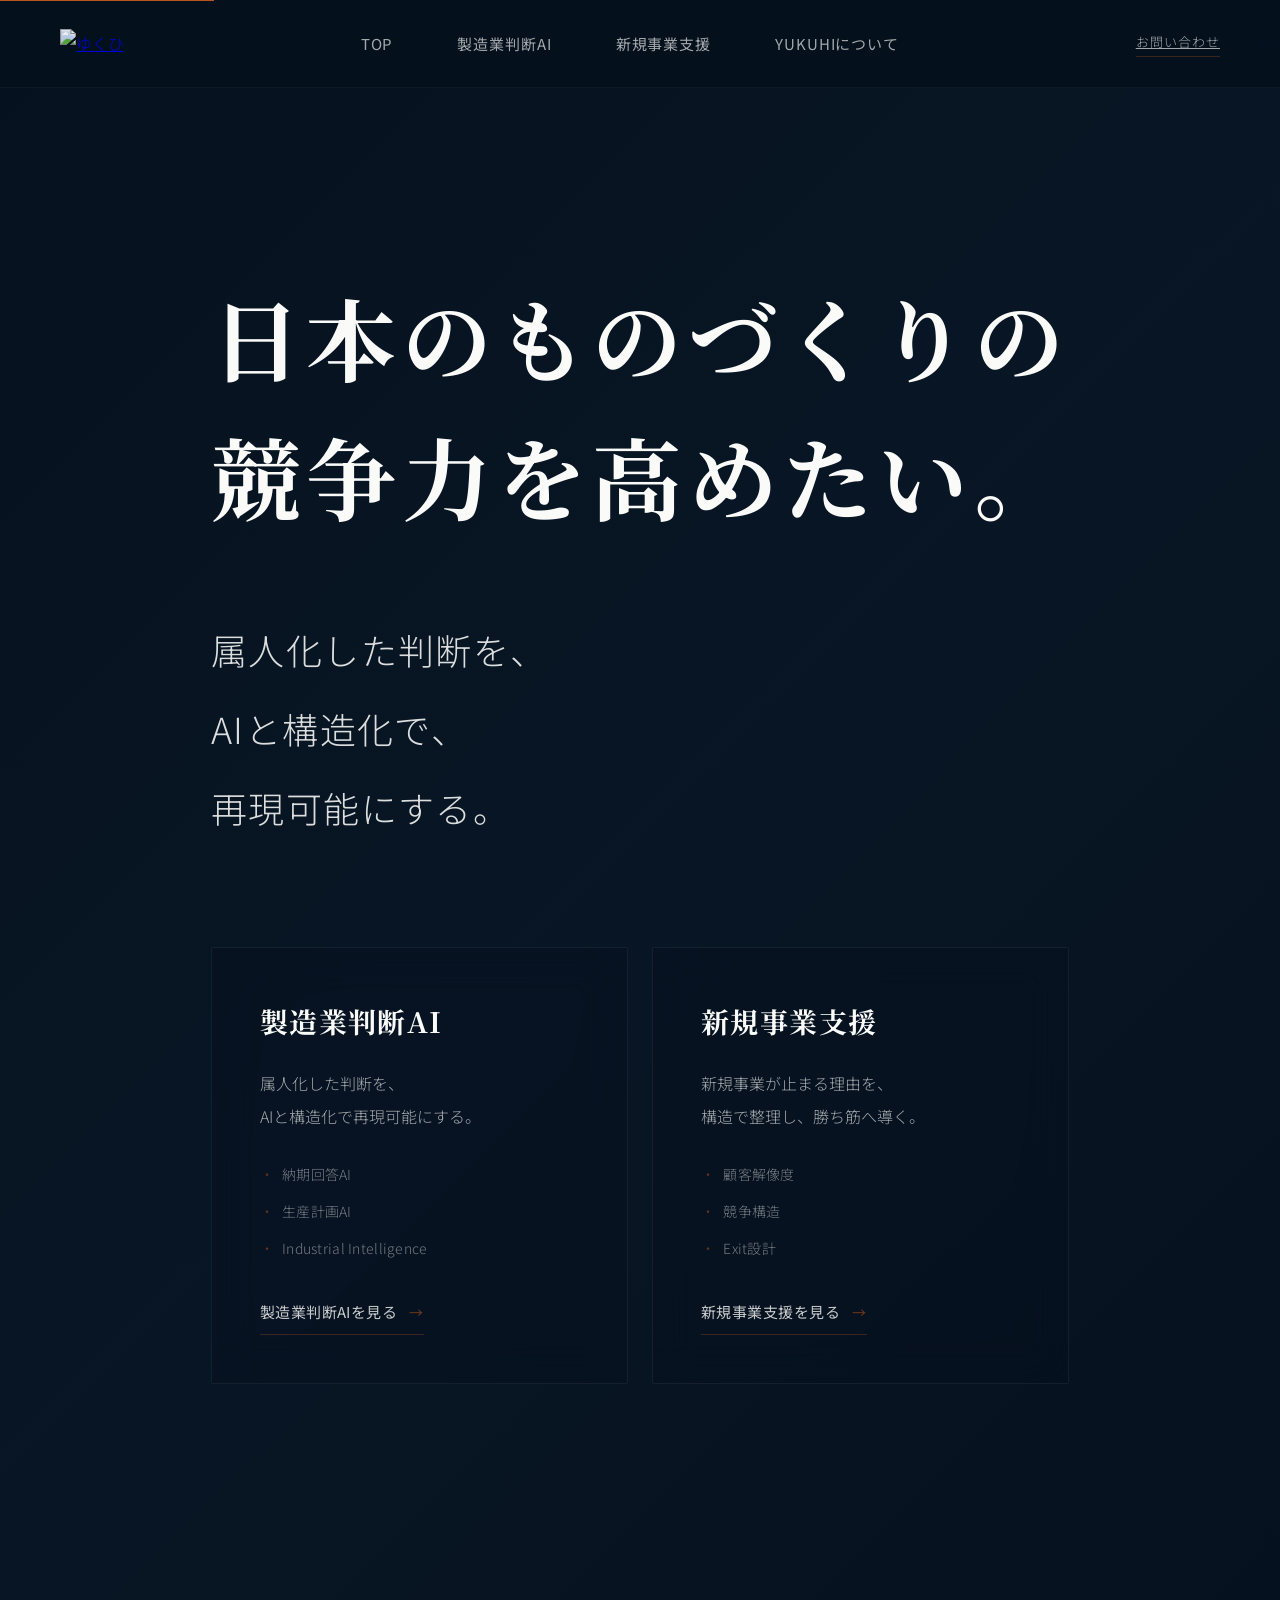
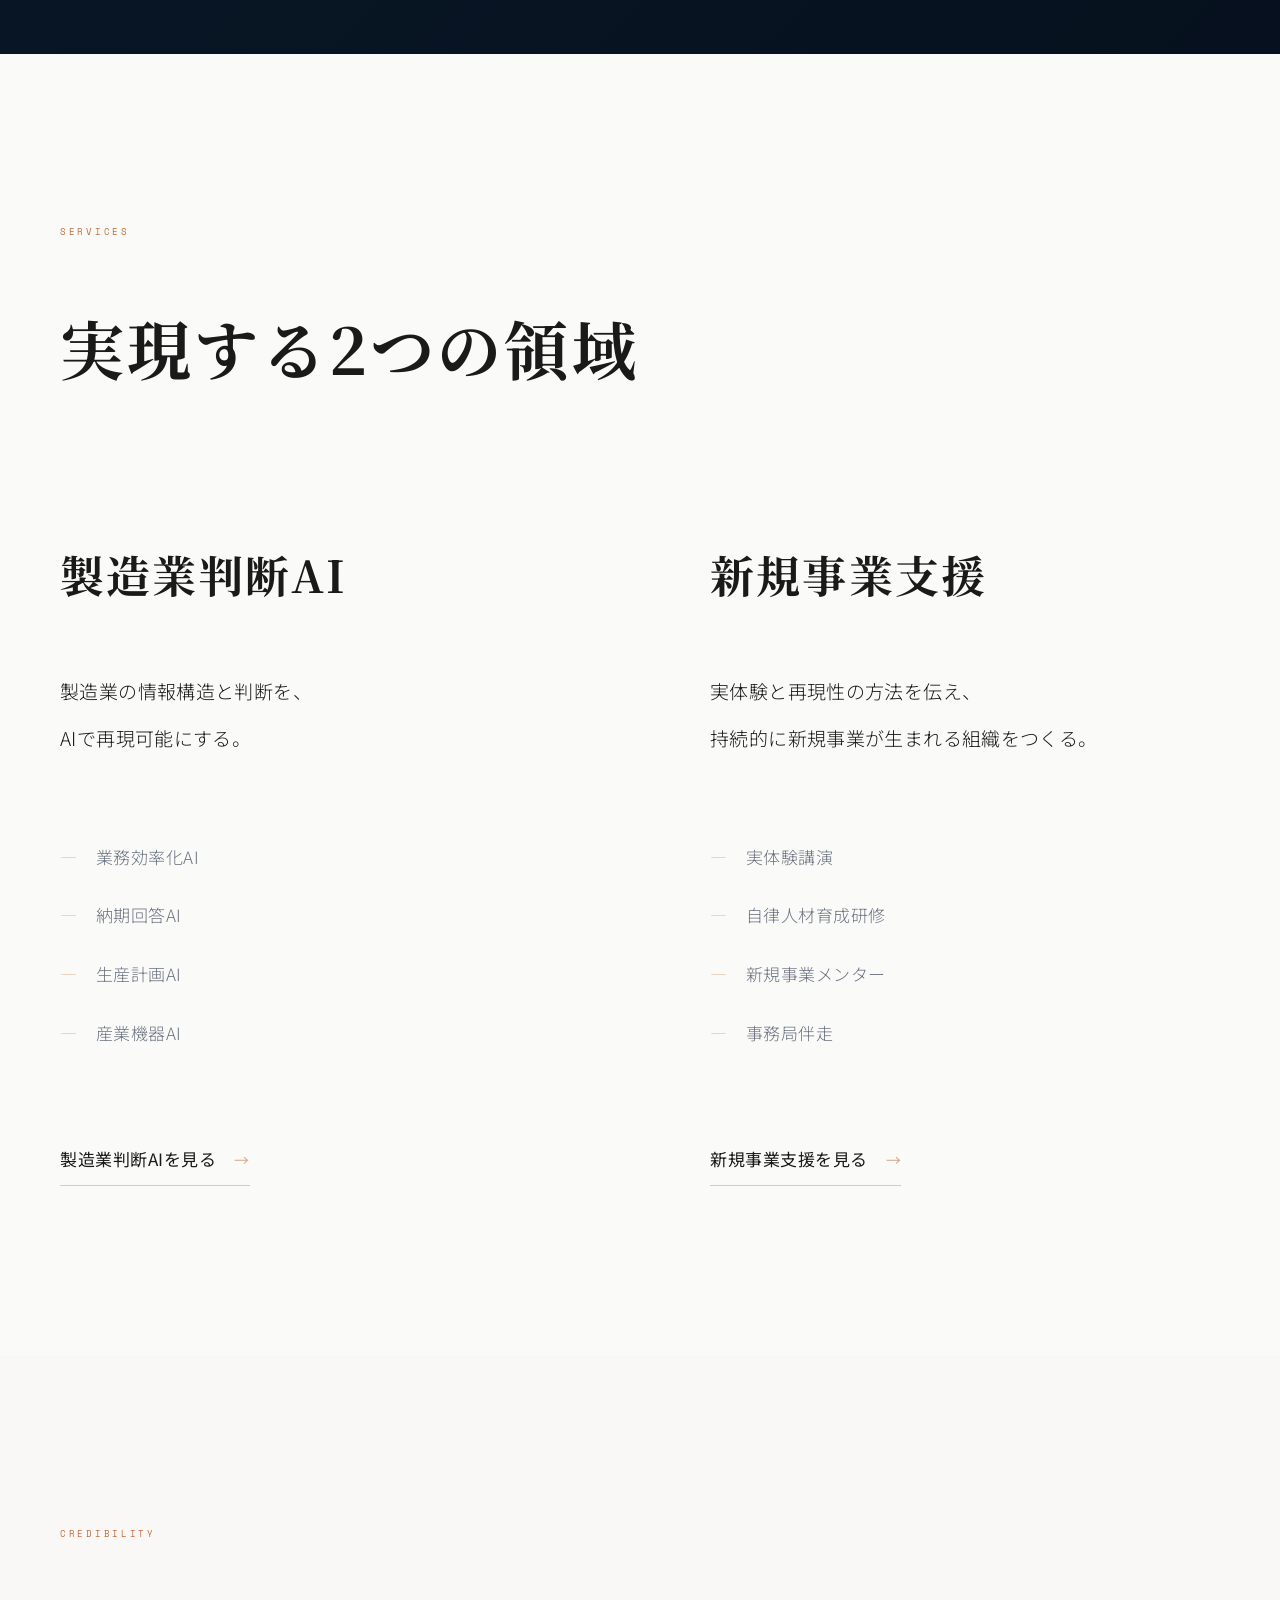
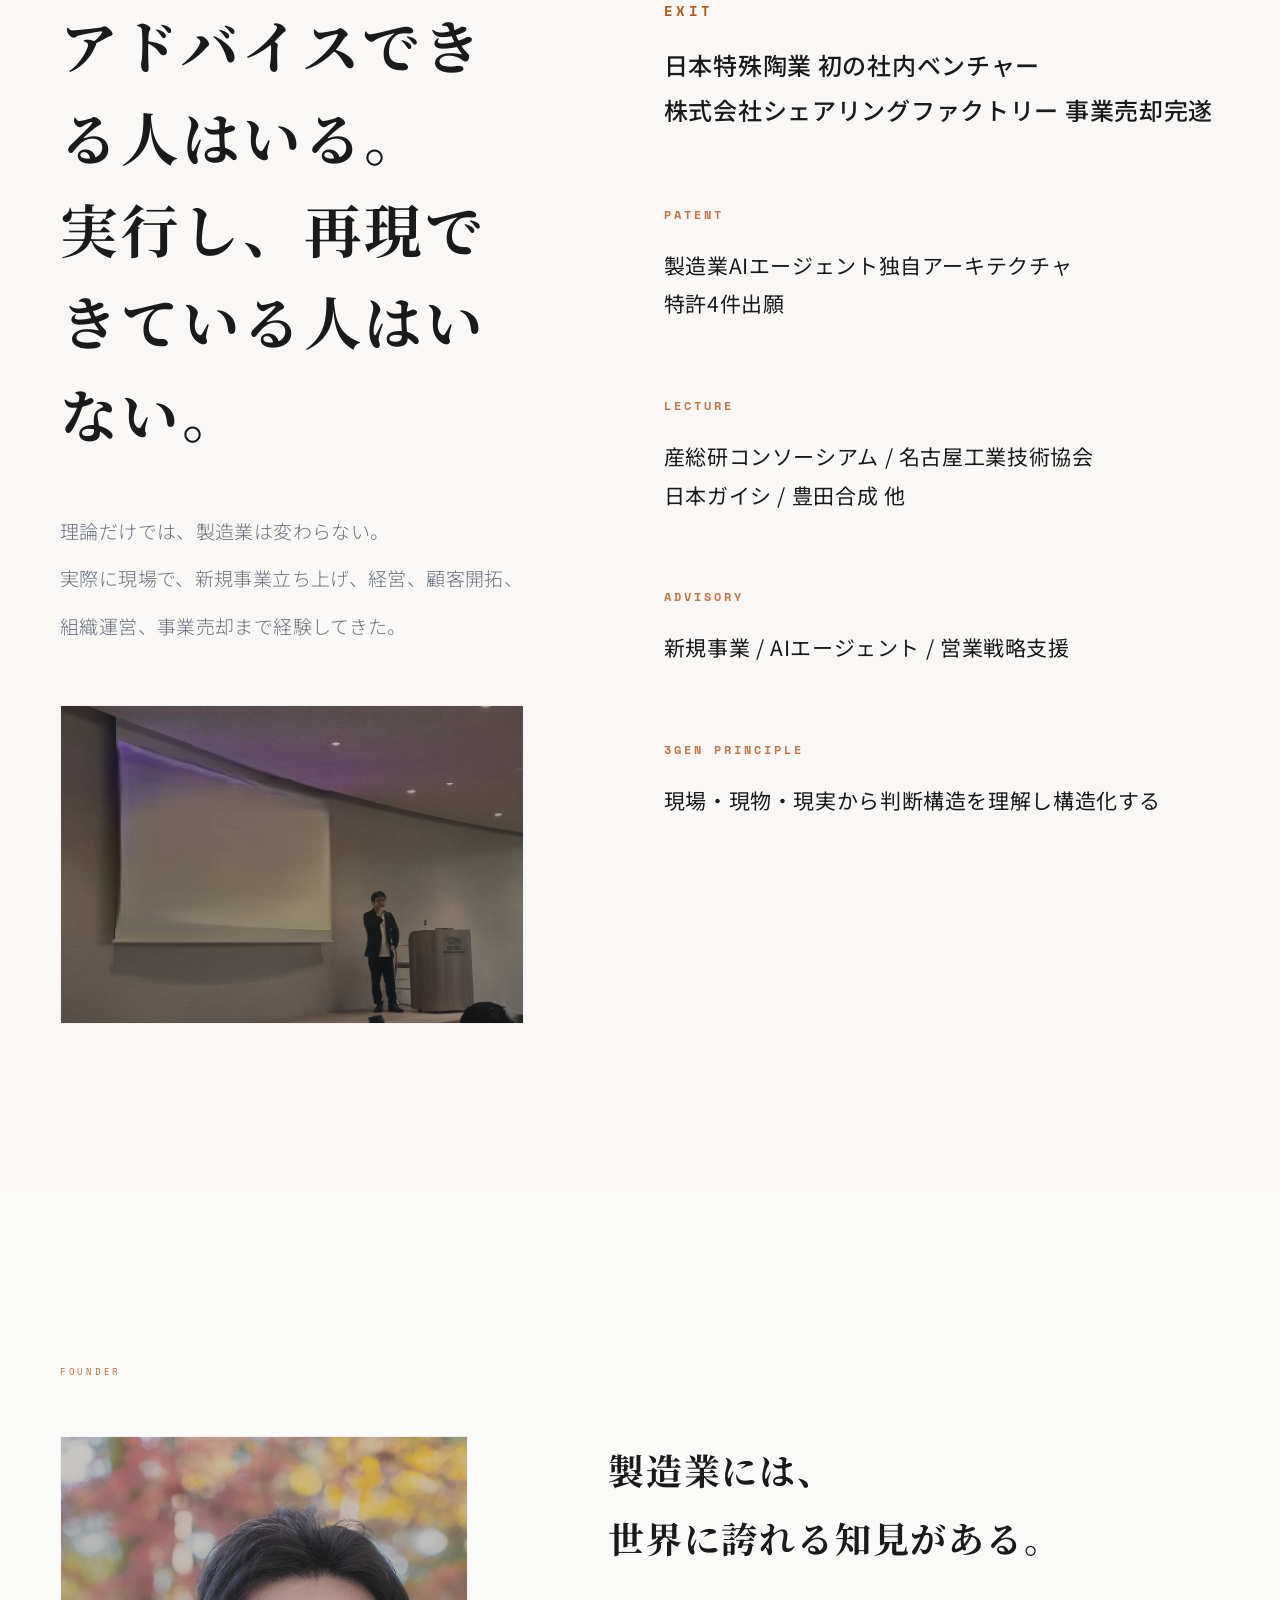
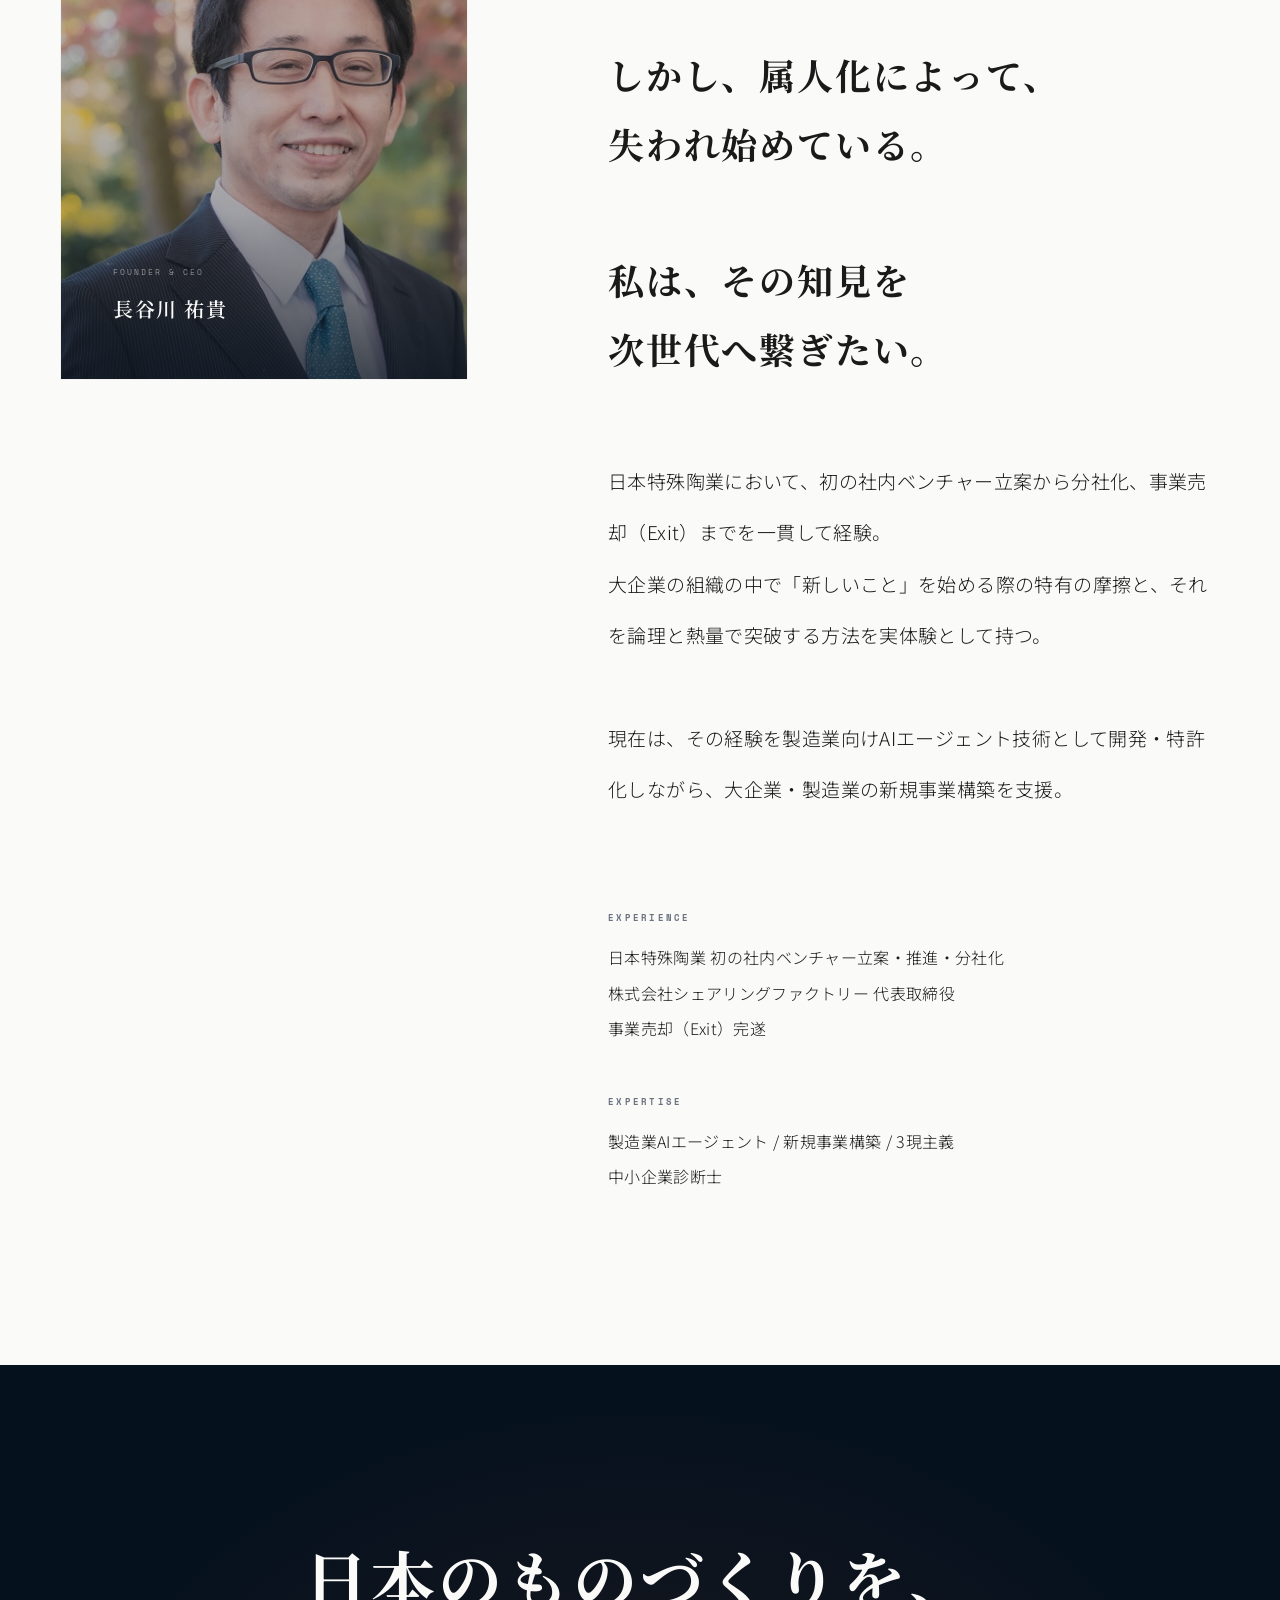
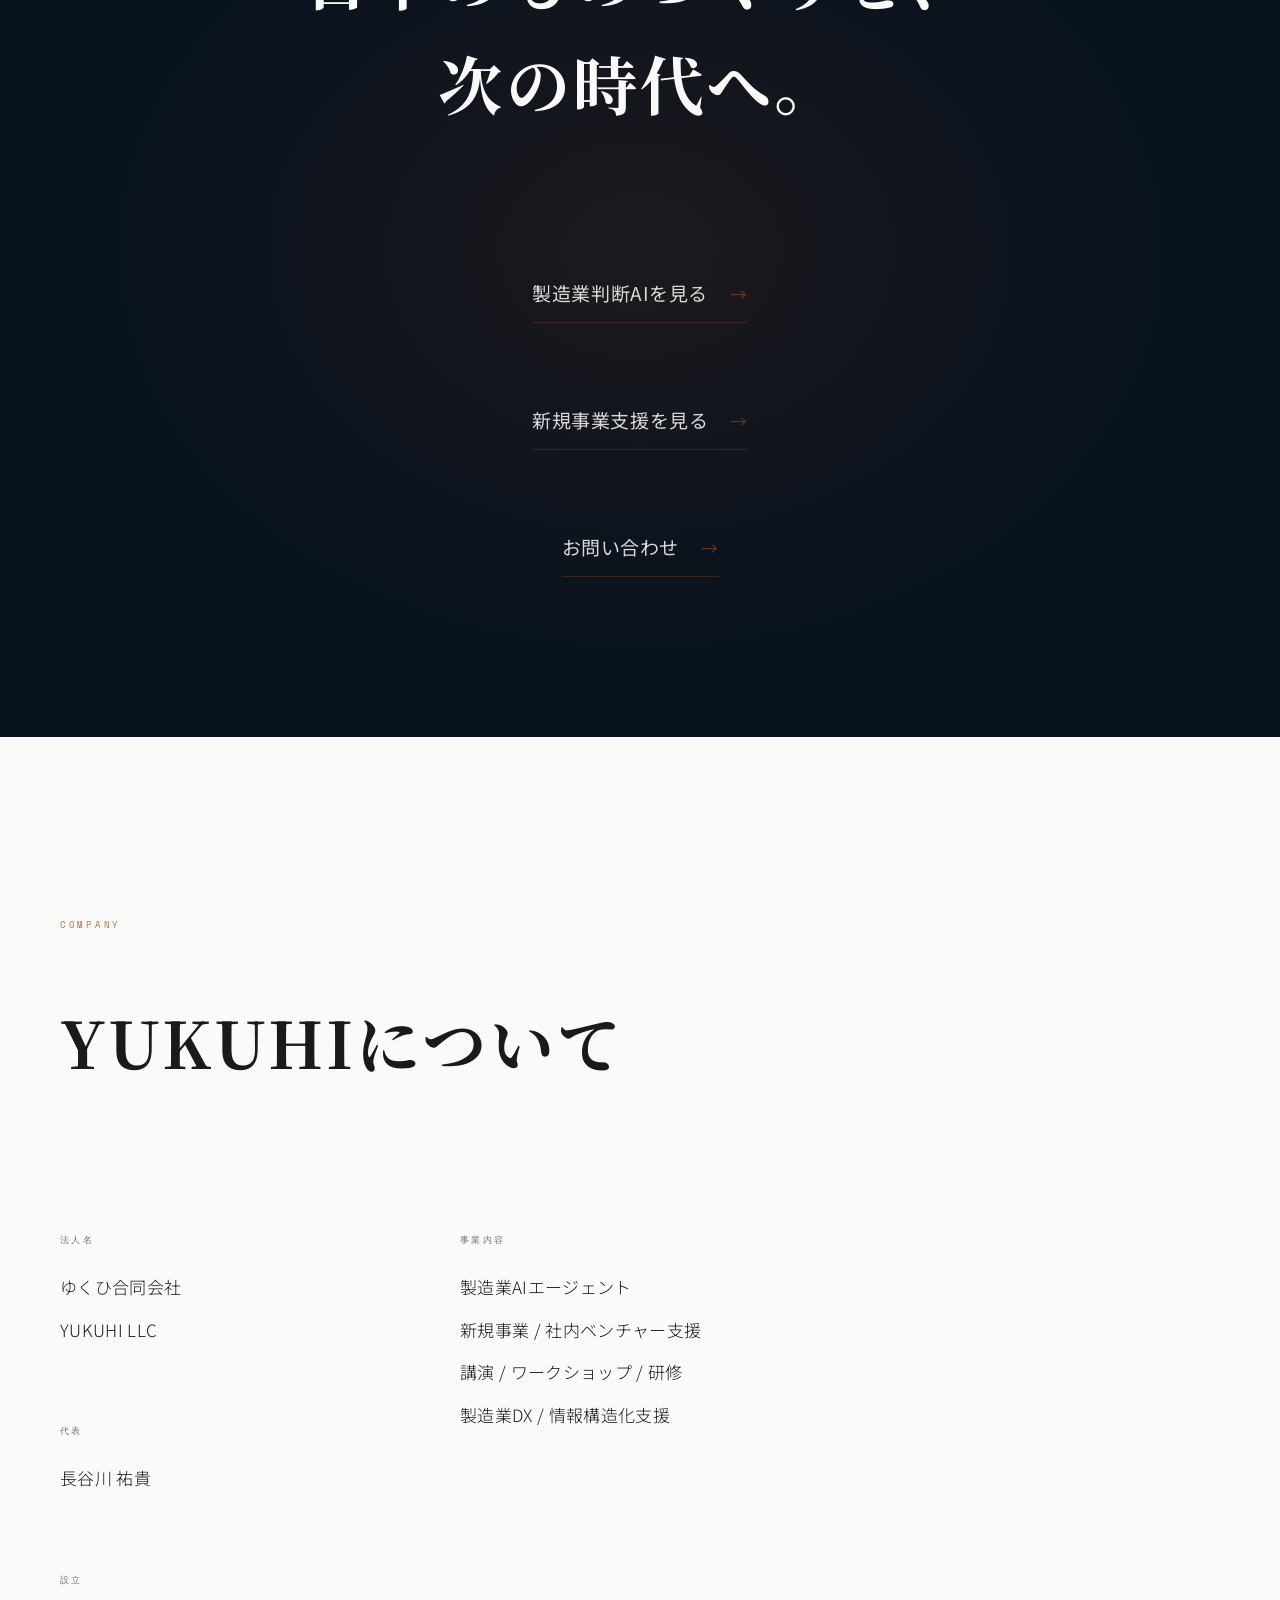
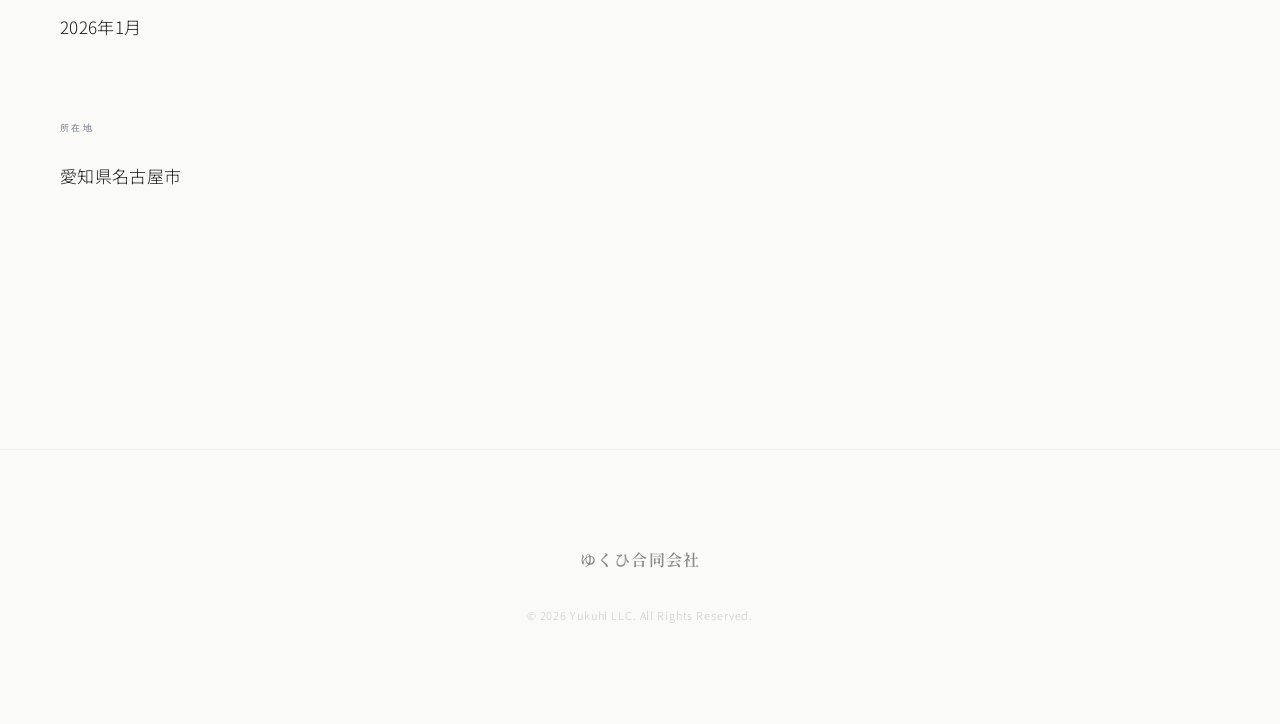
==== index.html @ 9cf6c259 "Update index.html" ====
<!DOCTYPE html>
<html lang="ja">
<head>
<meta charset="UTF-8">
<meta name="viewport" content="width=device-width, initial-scale=1.0">
<title>ゆくひ合同会社 | Industrial Intelligence</title>
<meta name="description" content="日本のものづくりの競争力を高める。属人化した判断を、AIと構造化で再現可能にする。">
<link rel="preconnect" href="https://fonts.googleapis.com">
<link rel="preconnect" href="https://fonts.gstatic.com" crossorigin>
<link href="https://fonts.googleapis.com/css2?family=Noto+Serif+JP:wght@400;600;700&family=Noto+Sans+JP:wght@300;400;500;600&family=Space+Mono:wght@400;700&display=swap" rel="stylesheet">
<style>
  :root {
    --navy-dark: #06111e;
    --white: #fafaf8;
    --ink: #1a1a1a;
    --accent: #b8551a;
    --muted: #6b7280;
    --bg-section: #f9f8f6;
  }

  *, *::before, *::after { box-sizing: border-box; margin: 0; padding: 0; }
  html { scroll-behavior: smooth; }

  body {
    font-family: 'Noto Sans JP', sans-serif;
    background: var(--white);
    color: var(--ink);
    line-height: 1.8;
    font-size: 16px;
    font-weight: 300;
  }

  body.menu-open { overflow: hidden; }

  /* ─── SKIP LINK ─── */
  .skip-link {
    position: absolute;
    top: -40px;
    left: 0;
    background: var(--accent);
    color: var(--white);
    padding: 8px 16px;
    text-decoration: none;
    font-size: 14px;
    z-index: 200;
    transition: top 0.3s;
  }
  .skip-link:focus { top: 0; }

  /* ─── NAV (統一) ─── */
  nav {
    position: fixed;
    top: 0;
    left: 0;
    right: 0;
    z-index: 100;
    background: rgba(6,17,30,0.92);
    backdrop-filter: blur(20px);
    border-bottom: 1px solid rgba(255,255,255,0.04);
    padding: 0 80px;
    height: 88px;
    display: flex;
    align-items: center;
    justify-content: space-between;
  }
  
  .nav-logo {
    height: 56px;
    opacity: 0.92;
    transition: opacity 0.4s;
    position: relative;
    z-index: 101;
  }
  .nav-logo:hover { opacity: 1; }
  
  .nav-links {
    display: flex;
    gap: 64px;
    list-style: none;
  }
  
  .nav-links a {
    font-size: 15px;
    font-weight: 400;
    color: rgba(250,250,248,0.65);
    text-decoration: none;
    transition: all 0.4s;
    letter-spacing: 0.06em;
    position: relative;
    padding-bottom: 2px;
  }
  
  .nav-links a::after {
    content: '';
    position: absolute;
    bottom: 0;
    left: 0;
    right: 0;
    height: 1px;
    background: rgba(184,85,26,0);
    transition: all 0.4s;
  }
  
  .nav-links a:hover {
    color: rgba(250,250,248,0.95);
    text-shadow: 0 0 8px rgba(184,85,26,0.15);
  }
  
  .nav-links a:hover::after {
    background: rgba(184,85,26,0.7);
  }
  
  .nav-cta {
    color: rgba(250,250,248,0.65) !important;
    font-size: 13px !important;
    letter-spacing: 0.08em !important;
    border-bottom: 1px solid rgba(184,85,26,0.3) !important;
    padding-bottom: 2px !important;
  }
  
  .nav-cta:hover { 
    color: var(--white) !important;
    border-bottom-color: rgba(184,85,26,0.7) !important;
  }

  /* ─── HAMBURGER ─── */
  .hamburger {
    display: none;
    flex-direction: column;
    gap: 6px;
    background: transparent;
    border: none;
    cursor: pointer;
    padding: 8px;
    position: relative;
    z-index: 101;
  }
  
  .hamburger span {
    width: 24px;
    height: 1px;
    background: rgba(250,250,248,0.7);
    transition: all 0.4s cubic-bezier(0.4, 0, 0.2, 1);
  }
  
  .hamburger:hover span { background: rgba(250,250,248,0.95); }
  
  .hamburger.active span:nth-child(1) {
    transform: translateY(7px) rotate(45deg);
  }
  .hamburger.active span:nth-child(2) { opacity: 0; }
  .hamburger.active span:nth-child(3) {
    transform: translateY(-7px) rotate(-45deg);
  }

  .mobile-menu {
    position: fixed;
    top: 0;
    left: 0;
    width: 100%;
    height: 100vh;
    background: rgba(6,17,30,0.97);
    backdrop-filter: blur(20px);
    display: flex;
    flex-direction: column;
    justify-content: center;
    align-items: center;
    gap: 48px;
    opacity: 0;
    visibility: hidden;
    transition: all 0.4s cubic-bezier(0.4, 0, 0.2, 1);
    z-index: 99;
  }
  
  .mobile-menu.active {
    opacity: 1;
    visibility: visible;
  }
  
  .mobile-menu a {
    font-size: 24px;
    font-weight: 400;
    color: rgba(250,250,248,0.7);
    text-decoration: none;
    letter-spacing: 0.06em;
    transition: all 0.4s;
  }
  
  .mobile-menu a:hover {
    color: rgba(250,250,248,1);
    text-shadow: 0 0 12px rgba(184,85,26,0.3);
  }
  
  .mobile-menu-cta {
    margin-top: 32px;
    padding-bottom: 4px;
    border-bottom: 1px solid rgba(184,85,26,0.4);
  }

  /* ─── HERO ─── */
  .hero {
    padding-top: 88px;
    min-height: 100vh;
    background: var(--navy-dark);
    display: flex;
    align-items: center;
    position: relative;
    overflow: hidden;
  }
  
  .hero-bg {
    position: absolute;
    inset: 0;
    background-image: url('hero-bg.png');
    background-size: cover;
    background-position: center;
    background-repeat: no-repeat;
    opacity: 1;
  }
  
  .hero::before {
    content: '';
    position: absolute;
    inset: 0;
    background: linear-gradient(
      135deg, 
      rgba(6,17,30,0.5) 0%,
      rgba(12,30,48,0.42) 50%, 
      rgba(6,17,30,0.5) 100%
    );
    pointer-events: none;
    z-index: 1;
  }
  
  @keyframes float {
    0%, 100% { transform: translateY(0px); opacity: 0.2; }
    50% { transform: translateY(-40px); opacity: 0.5; }
  }
  
  .hero::after {
    content: '';
    position: absolute;
    inset: 0;
    background-image: 
      radial-gradient(2px 2px at 75% 25%, rgba(184,85,26,0.25), transparent),
      radial-gradient(1px 1px at 85% 75%, rgba(184,85,26,0.2), transparent),
      radial-gradient(1px 1px at 50% 50%, rgba(255,255,255,0.15), transparent),
      radial-gradient(1px 1px at 70% 30%, rgba(184,85,26,0.15), transparent);
    background-size: 300% 300%;
    animation: float 28s ease-in-out infinite;
    pointer-events: none;
    z-index: 1;
    opacity: 0.5;
  }

  .hero-container {
    max-width: 1480px;
    margin: 0 auto;
    padding: 180px 100px 120px 100px;
    position: relative;
    z-index: 2;
  }

  .hero-text-area {
    max-width: 1100px;
  }

  .hero-text-area h1 {
    font-family: 'Noto Serif JP', serif;
    font-size: clamp(60px, 7vw, 96px);
    color: var(--white);
    line-height: 1.55;
    margin-bottom: 64px;
    font-weight: 700;
    letter-spacing: 0.06em;
  }

  .hero-sub {
    font-size: 36px;
    color: rgba(250,250,248,0.88);
    line-height: 2.2;
    margin-bottom: 80px;
    font-weight: 300;
    letter-spacing: 0.04em;
    max-width: 800px;
  }

  /* ─── HERO CARDS (軽量化) ─── */
  .hero-services {
    display: grid;
    grid-template-columns: repeat(2, 1fr);
    gap: 32px;
    margin-top: 100px;
    max-width: 1200px;
  }
  
  .service-card {
    background: rgba(6,17,30,0.35);
    backdrop-filter: blur(20px);
    border: 1px solid rgba(255,255,255,0.06);
    padding: 48px;
    border-radius: 2px;
    transition: all 0.5s cubic-bezier(0.4, 0, 0.2, 1);
    position: relative;
    overflow: hidden;
  }
  
  .service-card::before {
    content: '';
    position: absolute;
    inset: 0;
    background: linear-gradient(135deg, rgba(184,85,26,0) 0%, rgba(184,85,26,0.03) 100%);
    opacity: 0;
    transition: opacity 0.5s;
  }
  
  .service-card:hover {
    transform: translateY(-4px);
    border-color: rgba(184,85,26,0.2);
    box-shadow: 0 12px 32px rgba(0,0,0,0.2);
  }
  
  .service-card:hover::before {
    opacity: 1;
  }
  
  .service-card-title {
    font-family: 'Noto Serif JP', serif;
    font-size: 28px;
    font-weight: 700;
    color: var(--white);
    margin-bottom: 20px;
    letter-spacing: 0.05em;
  }
  
  .service-card-desc {
    font-size: 16px;
    line-height: 2.1;
    color: rgba(250,250,248,0.65);
    margin-bottom: 28px;
    font-weight: 300;
  }
  
  .service-card-features {
    list-style: none;
    margin-bottom: 36px;
    display: flex;
    flex-direction: column;
    gap: 12px;
  }
  
  .service-card-features li {
    font-size: 14px;
    color: rgba(250,250,248,0.45);
    font-weight: 300;
    letter-spacing: 0.02em;
  }
  
  .service-card-features li::before {
    content: '・';
    margin-right: 8px;
    color: rgba(184,85,26,0.5);
  }
  
  .service-card-link {
    display: inline-block;
    font-size: 15px;
    font-weight: 400;
    color: rgba(250,250,248,0.8);
    text-decoration: none;
    letter-spacing: 0.03em;
    padding-bottom: 8px;
    border-bottom: 1px solid rgba(184,85,26,0.3);
    transition: all 0.6s;
  }
  
  .service-card-link::after {
    content: '→';
    margin-left: 12px;
    font-size: 14px;
    color: rgba(184,85,26,0.6);
    transition: all 0.6s;
  }
  
  .service-card:hover .service-card-link {
    color: var(--white);
    border-bottom-color: rgba(184,85,26,0.7);
  }
  
  .service-card:hover .service-card-link::after {
    margin-left: 20px;
    color: rgba(184,85,26,1);
  }

  /* ─── SECTIONS ─── */
  section { padding: 170px 0; }
  .container { max-width: 1480px; margin: 0 auto; padding: 0 100px; }

  .section-eyebrow {
    font-family: 'Space Mono', monospace;
    font-size: 9px;
    color: rgba(184,85,26,0.85);
    letter-spacing: 0.3em;
    text-transform: uppercase;
    margin-bottom: 56px;
    font-weight: 400;
  }
  
  .section-title {
    font-family: 'Noto Serif JP', serif;
    font-size: clamp(42px, 5vw, 68px);
    font-weight: 700;
    color: var(--ink);
    line-height: 1.6;
    margin-bottom: 140px;
    letter-spacing: 0.05em;
  }

  /* ─── SERVICES ─── */
  .services {
    background: var(--white);
  }

  .dual-services {
    display: grid;
    grid-template-columns: 1fr 1fr;
    gap: 180px;
  }
  
  .service-column h3 {
    font-family: 'Noto Serif JP', serif;
    font-size: 44px;
    font-weight: 700;
    line-height: 1.65;
    margin-bottom: 56px;
    letter-spacing: 0.05em;
  }
  
  .service-desc {
    font-size: 19px;
    line-height: 2.5;
    color: var(--ink);
    margin-bottom: 80px;
    font-weight: 300;
    letter-spacing: 0.02em;
  }
  
  .service-list {
    list-style: none;
    display: flex;
    flex-direction: column;
    gap: 28px;
    margin-bottom: 96px;
  }
  
  .service-list li {
    font-size: 17px;
    color: var(--muted);
    font-weight: 300;
    letter-spacing: 0.03em;
  }
  
  .service-list li::before {
    content: '—';
    margin-right: 18px;
    color: rgba(184,85,26,0.35);
  }
  
  .service-link {
    display: inline-block;
    font-size: 17px;
    font-weight: 400;
    color: var(--ink);
    text-decoration: none;
    letter-spacing: 0.03em;
    padding-bottom: 10px;
    border-bottom: 1px solid rgba(26,26,26,0.2);
    transition: all 0.7s cubic-bezier(0.4, 0, 0.2, 1);
  }
  
  .service-link::after {
    content: '→';
    margin-left: 18px;
    font-size: 15px;
    color: rgba(184,85,26,0.5);
    transition: all 0.7s;
  }
  
  .service-link:hover {
    border-bottom-color: rgba(184,85,26,0.75);
  }
  
  .service-link:hover::after {
    margin-left: 28px;
    color: rgba(184,85,26,1);
  }

  /* ─── CREDIBILITY ─── */
  .credibility-section {
    background: var(--bg-section);
  }
  
  .credibility-layout {
    display: grid;
    grid-template-columns: 1fr 1.2fr;
    gap: 180px;
    align-items: start;
  }
  
  .credibility-intro {
    position: sticky;
    top: 180px;
  }
  
  .credibility-intro h2 {
    font-family: 'Noto Serif JP', serif;
    font-size: clamp(38px, 4.5vw, 60px);
    font-weight: 700;
    color: var(--ink);
    line-height: 1.6;
    margin-bottom: 48px;
    letter-spacing: 0.05em;
  }
  
  .credibility-intro p {
    font-size: 19px;
    line-height: 2.5;
    color: var(--muted);
    font-weight: 300;
    letter-spacing: 0.02em;
    margin-bottom: 56px;
  }
  
  .credibility-image-frame {
    width: 100%;
    aspect-ratio: 16/11;
    position: relative;
    overflow: hidden;
    border: 1px solid rgba(26,26,26,0.03);
    margin-top: 48px;
  }
  
  .credibility-image {
    width: 100%;
    height: 100%;
    object-fit: cover;
    filter: brightness(0.78) contrast(0.88) saturate(0.7) sepia(0.15) hue-rotate(-15deg);
  }
  
  .credibility-image-frame::before {
    content: '';
    position: absolute;
    inset: 0;
    background: linear-gradient(180deg, rgba(6,17,30,0.1) 0%, rgba(6,17,30,0.3) 100%);
    z-index: 1;
    pointer-events: none;
  }
  
  .credibility-list {
    display: flex;
    flex-direction: column;
    gap: 72px;
  }
  
  .credibility-item h4 {
    font-family: 'Space Mono', monospace;
    font-size: 12px;
    letter-spacing: 0.25em;
    text-transform: uppercase;
    color: rgba(184,85,26,0.8);
    margin-bottom: 20px;
    font-weight: 700;
  }
  
  .credibility-item p {
    font-size: 21px;
    line-height: 1.85;
    color: var(--ink);
    font-weight: 400;
    letter-spacing: 0.03em;
  }
  
  .credibility-item:first-child h4 {
    font-size: 14px;
    color: rgba(184,85,26,1);
  }
  
  .credibility-item:first-child p {
    font-size: 24px;
    font-weight: 500;
  }

  /* ─── PROFILE ─── */
  .profile-section {
    background: var(--white);
  }
  
  .profile-layout {
    display: grid;
    grid-template-columns: 1fr 1.5fr;
    gap: 180px;
    align-items: start;
  }
  
  .profile-image-area {
    position: sticky;
    top: 180px;
  }
  
  .profile-frame {
    width: 100%;
    aspect-ratio: 3/4;
    border: 1px solid rgba(26,26,26,0.03);
    position: relative;
    overflow: hidden;
  }
  
  .profile-image {
    width: 100%;
    height: 100%;
    object-fit: cover;
    filter: brightness(0.85) contrast(0.92) saturate(0.75) sepia(0.12) hue-rotate(-10deg);
  }
  
  .profile-frame::before {
    content: '';
    position: absolute;
    inset: 0;
    background: linear-gradient(180deg, rgba(6,17,30,0.08) 0%, rgba(6,17,30,0.25) 100%);
    z-index: 1;
    pointer-events: none;
  }
  
  .profile-caption {
    position: absolute;
    bottom: 0;
    left: 0;
    right: 0;
    padding: 52px;
    z-index: 2;
    background: linear-gradient(180deg, transparent 0%, rgba(6,17,30,0.6) 100%);
  }
  
  .profile-label {
    font-family: 'Space Mono', monospace;
    font-size: 8px;
    letter-spacing: 0.25em;
    text-transform: uppercase;
    color: rgba(250,250,248,0.5);
    margin-bottom: 12px;
  }
  
  .profile-name {
    font-family: 'Noto Serif JP', serif;
    font-size: 20px;
    font-weight: 600;
    color: var(--white);
    letter-spacing: 0.08em;
  }
  
  .profile-content h3 {
    font-family: 'Noto Serif JP', serif;
    font-size: 36px;
    font-weight: 700;
    line-height: 1.9;
    margin-bottom: 72px;
    letter-spacing: 0.05em;
  }
  
  .profile-philosophy {
    font-size: 19px;
    line-height: 2.7;
    color: var(--ink);
    margin-bottom: 96px;
    font-weight: 300;
    letter-spacing: 0.02em;
  }
  
  .profile-bio {
    display: flex;
    flex-direction: column;
    gap: 48px;
  }
  
  .profile-bio-item h4 {
    font-family: 'Space Mono', monospace;
    font-size: 9px;
    letter-spacing: 0.25em;
    text-transform: uppercase;
    color: var(--muted);
    margin-bottom: 14px;
  }
  
  .profile-bio-item p {
    font-size: 16px;
    line-height: 2.2;
    color: var(--ink);
    font-weight: 300;
    letter-spacing: 0.02em;
  }

  /* ─── FINAL CTA ─── */
  .final-cta {
    background: var(--navy-dark);
    text-align: center;
    padding: 160px 0;
    position: relative;
  }
  
  .final-cta::before {
    content: '';
    position: absolute;
    inset: 0;
    background: radial-gradient(ellipse at 50% 50%, rgba(184,85,26,0.12) 0%, transparent 65%);
  }
  
  .final-cta h2 {
    font-family: 'Noto Serif JP', serif;
    font-size: clamp(42px, 5vw, 68px);
    font-weight: 700;
    color: var(--white);
    margin-bottom: 140px;
    line-height: 1.65;
    letter-spacing: 0.05em;
    position: relative;
    z-index: 1;
  }
  
  .final-cta-actions {
    display: flex;
    gap: 80px;
    justify-content: center;
    flex-direction: column;
    align-items: center;
    position: relative;
    z-index: 1;
  }
  
  .final-link {
    font-size: 19px;
    font-weight: 400;
    color: rgba(250,250,248,0.85);
    text-decoration: none;
    letter-spacing: 0.03em;
    padding-bottom: 12px;
    border-bottom: 1px solid rgba(184,85,26,0.25);
    transition: all 0.7s;
  }
  
  .final-link::after {
    content: '→';
    margin-left: 22px;
    font-size: 17px;
    color: rgba(184,85,26,0.5);
    transition: all 0.7s;
  }
  
  .final-link:hover {
    color: var(--white);
    border-bottom-color: rgba(184,85,26,0.75);
  }
  
  .final-link:hover::after {
    margin-left: 34px;
    color: rgba(184,85,26,1);
  }

  /* ─── COMPANY ─── */
  .company-section {
    padding: 180px 0;
    background: var(--white);
  }
  
  .company-grid {
    display: grid;
    grid-template-columns: 260px 1fr;
    gap: 180px;
  }
  
  .company-label {
    font-family: 'Space Mono', monospace;
    font-size: 9px;
    letter-spacing: 0.25em;
    text-transform: uppercase;
    color: var(--muted);
    margin-bottom: 18px;
    font-weight: 400;
  }
  
  .company-value {
    font-size: 17px;
    line-height: 2.5;
    color: var(--ink);
    margin-bottom: 72px;
    font-weight: 300;
    letter-spacing: 0.02em;
  }

  /* ─── FOOTER ─── */
  footer {
    background: transparent;
    padding: 96px;
    text-align: center;
    border-top: 1px solid rgba(26,26,26,0.05);
  }
  
  .footer-logo {
    font-family: 'Noto Serif JP', serif;
    font-size: 16px;
    font-weight: 600;
    color: var(--ink);
    display: block;
    margin-bottom: 24px;
    letter-spacing: 0.08em;
    opacity: 0.5;
  }
  
  .footer-copy {
    font-size: 11px;
    color: var(--muted);
    letter-spacing: 0.08em;
    opacity: 0.35;
  }

  /* ─── RESPONSIVE ─── */
  @media (max-width: 1400px) {
    nav { padding: 0 60px; }
    .container { padding: 0 60px; }
    .hero-container { padding: 180px 60px 100px 60px; }
    .hero-services { gap: 24px; }
    .dual-services { gap: 140px; }
    .credibility-layout { gap: 140px; }
    .profile-layout { gap: 140px; }
    .company-grid { gap: 140px; }
  }

  @media (max-width: 960px) {
    nav { padding: 0 32px; height: 76px; }
    .nav-logo { height: 44px; }
    .container { padding: 0 32px; }
    .nav-links { display: none; }
    .hamburger { display: flex; }
    
    .hero-container { padding: 140px 32px 80px 32px; }
    .hero-sub { font-size: 24px; }
    .hero-services { grid-template-columns: 1fr; gap: 24px; }
    
    section { padding: 140px 0; }
    
    .dual-services { grid-template-columns: 1fr; gap: 120px; }
    .credibility-layout { grid-template-columns: 1fr; gap: 100px; }
    .credibility-intro { position: static; }
    .profile-layout { grid-template-columns: 1fr; gap: 100px; }
    .profile-image-area { position: static; }
    .company-grid { grid-template-columns: 1fr; gap: 80px; }
  }
</style>
</head>
<body>

<a href="#main-content" class="skip-link">メインコンテンツへスキップ</a>

<nav role="navigation" aria-label="メインナビゲーション">
  <a href="index.html" aria-label="ゆくひ合同会社 ホーム">
    <img src="logo.jpg" alt="ゆくひ" class="nav-logo">
  </a>
  <ul class="nav-links">
    <li><a href="index.html">TOP</a></li>
    <li><a href="ai-agent.html">製造業判断AI</a></li>
    <li><a href="new-business.html">新規事業支援</a></li>
    <li><a href="index.html#company">YUKUHIについて</a></li>
  </ul>
  <a href="https://docs.google.com/forms/d/e/1FAIpQLScLbG5qD7wTBJntIeyR8NH2iJitugVgDQIYSMOuSAIQ6_lTxw/viewform" class="nav-cta">お問い合わせ</a>
  
  <button class="hamburger" aria-label="メニューを開く" aria-expanded="false" aria-controls="mobile-menu">
    <span></span>
    <span></span>
    <span></span>
  </button>
</nav>

<div class="mobile-menu" id="mobile-menu" role="dialog" aria-modal="true">
  <a href="index.html">TOP</a>
  <a href="ai-agent.html">製造業判断AI</a>
  <a href="new-business.html">新規事業支援</a>
  <a href="index.html#company">YUKUHIについて</a>
  <a href="https://docs.google.com/forms/d/e/1FAIpQLScLbG5qD7wTBJntIeyR8NH2iJitugVgDQIYSMOuSAIQ6_lTxw/viewform" class="mobile-menu-cta">お問い合わせ</a>
</div>

<main id="main-content">

<section class="hero" aria-labelledby="hero-heading">
  <div class="hero-bg"></div>
  
  <div class="hero-container">
    <article class="hero-text-area">
      <h1 id="hero-heading">日本のものづくりの<br>競争力を高めたい。</h1>
      <p class="hero-sub">
        属人化した判断を、<br>
        AIと構造化で、<br>
        再現可能にする。
      </p>
      
      <div class="hero-services">
        <article class="service-card">
          <h3 class="service-card-title">製造業判断AI</h3>
          <p class="service-card-desc">
            属人化した判断を、<br>
            AIと構造化で再現可能にする。
          </p>
          <ul class="service-card-features">
            <li>納期回答AI</li>
            <li>生産計画AI</li>
            <li>Industrial Intelligence</li>
          </ul>
          <a href="ai-agent.html" class="service-card-link">製造業判断AIを見る</a>
        </article>
        
        <article class="service-card">
          <h3 class="service-card-title">新規事業支援</h3>
          <p class="service-card-desc">
            新規事業が止まる理由を、<br>
            構造で整理し、勝ち筋へ導く。
          </p>
          <ul class="service-card-features">
            <li>顧客解像度</li>
            <li>競争構造</li>
            <li>Exit設計</li>
          </ul>
          <a href="new-business.html" class="service-card-link">新規事業支援を見る</a>
        </article>
      </div>
    </article>
  </div>
</section>

<section class="services" aria-labelledby="services-heading">
  <div class="container">
    <div class="section-eyebrow">SERVICES</div>
    <h2 id="services-heading" class="section-title">実現する2つの領域</h2>

    <div class="dual-services">
      <article class="service-column">
        <h3>製造業判断AI</h3>
        <p class="service-desc">
          製造業の情報構造と判断を、<br>
          AIで再現可能にする。
        </p>
        <ul class="service-list">
          <li>業務効率化AI</li>
          <li>納期回答AI</li>
          <li>生産計画AI</li>
          <li>産業機器AI</li>
        </ul>
        <a href="ai-agent.html" class="service-link">製造業判断AIを見る</a>
      </article>

      <article class="service-column">
        <h3>新規事業支援</h3>
        <p class="service-desc">
          実体験と再現性の方法を伝え、<br>
          持続的に新規事業が生まれる組織をつくる。
        </p>
        <ul class="service-list">
          <li>実体験講演</li>
          <li>自律人材育成研修</li>
          <li>新規事業メンター</li>
          <li>事務局伴走</li>
        </ul>
        <a href="new-business.html" class="service-link">新規事業支援を見る</a>
      </article>
    </div>
  </div>
</section>

<section class="credibility-section" aria-labelledby="credibility-heading">
  <div class="container">
    <div class="section-eyebrow">CREDIBILITY</div>
    
    <div class="credibility-layout">
      <div class="credibility-intro">
        <h2 id="credibility-heading">
          アドバイスできる人はいる。<br>
          実行し、再現できている人はいない。
        </h2>
        <p>
          理論だけでは、製造業は変わらない。<br>
          実際に現場で、新規事業立ち上げ、経営、顧客開拓、組織運営、事業売却まで経験してきた。
        </p>
        <div class="credibility-image-frame">
          <img src="lecture.jpg" alt="実践知を語る講演の様子" class="credibility-image" loading="lazy">
        </div>
      </div>
      
      <div class="credibility-list">
        <article class="credibility-item">
          <h4>EXIT</h4>
          <p>日本特殊陶業 初の社内ベンチャー<br>株式会社シェアリングファクトリー 事業売却完遂</p>
        </article>
        
        <article class="credibility-item">
          <h4>PATENT</h4>
          <p>製造業AIエージェント独自アーキテクチャ<br>特許4件出願</p>
        </article>
        
        <article class="credibility-item">
          <h4>LECTURE</h4>
          <p>産総研コンソーシアム / 名古屋工業技術協会<br>日本ガイシ / 豊田合成 他</p>
        </article>
        
        <article class="credibility-item">
          <h4>ADVISORY</h4>
          <p>新規事業 / AIエージェント / 営業戦略支援</p>
        </article>
        
        <article class="credibility-item">
          <h4>3GEN PRINCIPLE</h4>
          <p>現場・現物・現実から判断構造を理解し構造化する</p>
        </article>
      </div>
    </div>
  </div>
</section>

<section class="profile-section" aria-labelledby="profile-heading">
  <div class="container">
    <div class="section-eyebrow">FOUNDER</div>
    
    <div class="profile-layout">
      <div class="profile-image-area">
        <div class="profile-frame">
          <img src="profile.jpg" alt="長谷川 祐貴" class="profile-image" loading="lazy">
          <div class="profile-caption">
            <div class="profile-label">Founder & CEO</div>
            <div class="profile-name">長谷川 祐貴</div>
          </div>
        </div>
      </div>
      
      <article class="profile-content">
        <h3 id="profile-heading">
          製造業には、<br>
          世界に誇れる知見がある。<br>
          <br>
          しかし、属人化によって、<br>
          失われ始めている。<br>
          <br>
          私は、その知見を<br>
          次世代へ繋ぎたい。
        </h3>
        
        <div class="profile-philosophy">
          日本特殊陶業において、初の社内ベンチャー立案から分社化、事業売却（Exit）までを一貫して経験。<br>
          大企業の組織の中で「新しいこと」を始める際の特有の摩擦と、それを論理と熱量で突破する方法を実体験として持つ。<br>
          <br>
          現在は、その経験を製造業向けAIエージェント技術として開発・特許化しながら、大企業・製造業の新規事業構築を支援。
        </div>
        
        <div class="profile-bio">
          <div class="profile-bio-item">
            <h4>EXPERIENCE</h4>
            <p>日本特殊陶業 初の社内ベンチャー立案・推進・分社化<br>株式会社シェアリングファクトリー 代表取締役<br>事業売却（Exit）完遂</p>
          </div>
          
          <div class="profile-bio-item">
            <h4>EXPERTISE</h4>
            <p>製造業AIエージェント / 新規事業構築 / 3現主義<br>中小企業診断士</p>
          </div>
        </div>
      </article>
    </div>
  </div>
</section>

<section class="final-cta" aria-labelledby="cta-heading">
  <div class="container">
    <h2 id="cta-heading">日本のものづくりを、<br>次の時代へ。</h2>
    <div class="final-cta-actions">
      <a href="ai-agent.html" class="final-link">製造業判断AIを見る</a>
      <a href="new-business.html" class="final-link">新規事業支援を見る</a>
      <a href="https://docs.google.com/forms/d/e/1FAIpQLScLbG5qD7wTBJntIeyR8NH2iJitugVgDQIYSMOuSAIQ6_lTxw/viewform" class="final-link">お問い合わせ</a>
    </div>
  </div>
</section>

<section class="company-section" id="company" aria-labelledby="company-heading">
  <div class="container">
    <div class="section-eyebrow">COMPANY</div>
    <h2 id="company-heading" class="section-title">YUKUHIについて</h2>
    
    <div class="company-grid">
      <div>
        <div class="company-label">法人名</div>
        <div class="company-value">ゆくひ合同会社<br>YUKUHI LLC</div>
        
        <div class="company-label">代表</div>
        <div class="company-value">長谷川 祐貴</div>
        
        <div class="company-label">設立</div>
        <div class="company-value">2026年1月</div>
        
        <div class="company-label">所在地</div>
        <div class="company-value">愛知県名古屋市</div>
      </div>
      
      <div>
        <div class="company-label">事業内容</div>
        <div class="company-value">
          製造業AIエージェント<br>
          新規事業 / 社内ベンチャー支援<br>
          講演 / ワークショップ / 研修<br>
          製造業DX / 情報構造化支援
        </div>
      </div>
    </div>
  </div>
</section>

</main>

<footer role="contentinfo">
  <span class="footer-logo">ゆくひ合同会社</span>
  <span class="footer-copy">© 2026 Yukuhi LLC. All Rights Reserved.</span>
</footer>

<script>
(function() {
  const hamburger = document.querySelector('.hamburger');
  const mobileMenu = document.querySelector('.mobile-menu');
  const body = document.body;
  
  if (!hamburger || !mobileMenu) return;
  
  hamburger.addEventListener('click', function() {
    const isActive = this.classList.toggle('active');
    mobileMenu.classList.toggle('active');
    body.classList.toggle('menu-open');
    this.setAttribute('aria-expanded', isActive);
    this.setAttribute('aria-label', isActive ? 'メニューを閉じる' : 'メニューを開く');
  });
  
  const menuLinks = mobileMenu.querySelectorAll('a');
  menuLinks.forEach(link => {
    link.addEventListener('click', function() {
      hamburger.classList.remove('active');
      mobileMenu.classList.remove('active');
      body.classList.remove('menu-open');
      hamburger.setAttribute('aria-expanded', 'false');
      hamburger.setAttribute('aria-label', 'メニューを開く');
    });
  });
  
  document.addEventListener('keydown', function(e) {
    if (e.key === 'Escape' && mobileMenu.classList.contains('active')) {
      hamburger.classList.remove('active');
      mobileMenu.classList.remove('active');
      body.classList.remove('menu-open');
      hamburger.setAttribute('aria-expanded', 'false');
      hamburger.setAttribute('aria-label', 'メニューを開く');
    }
  });
})();
</script>

</body>
</html>
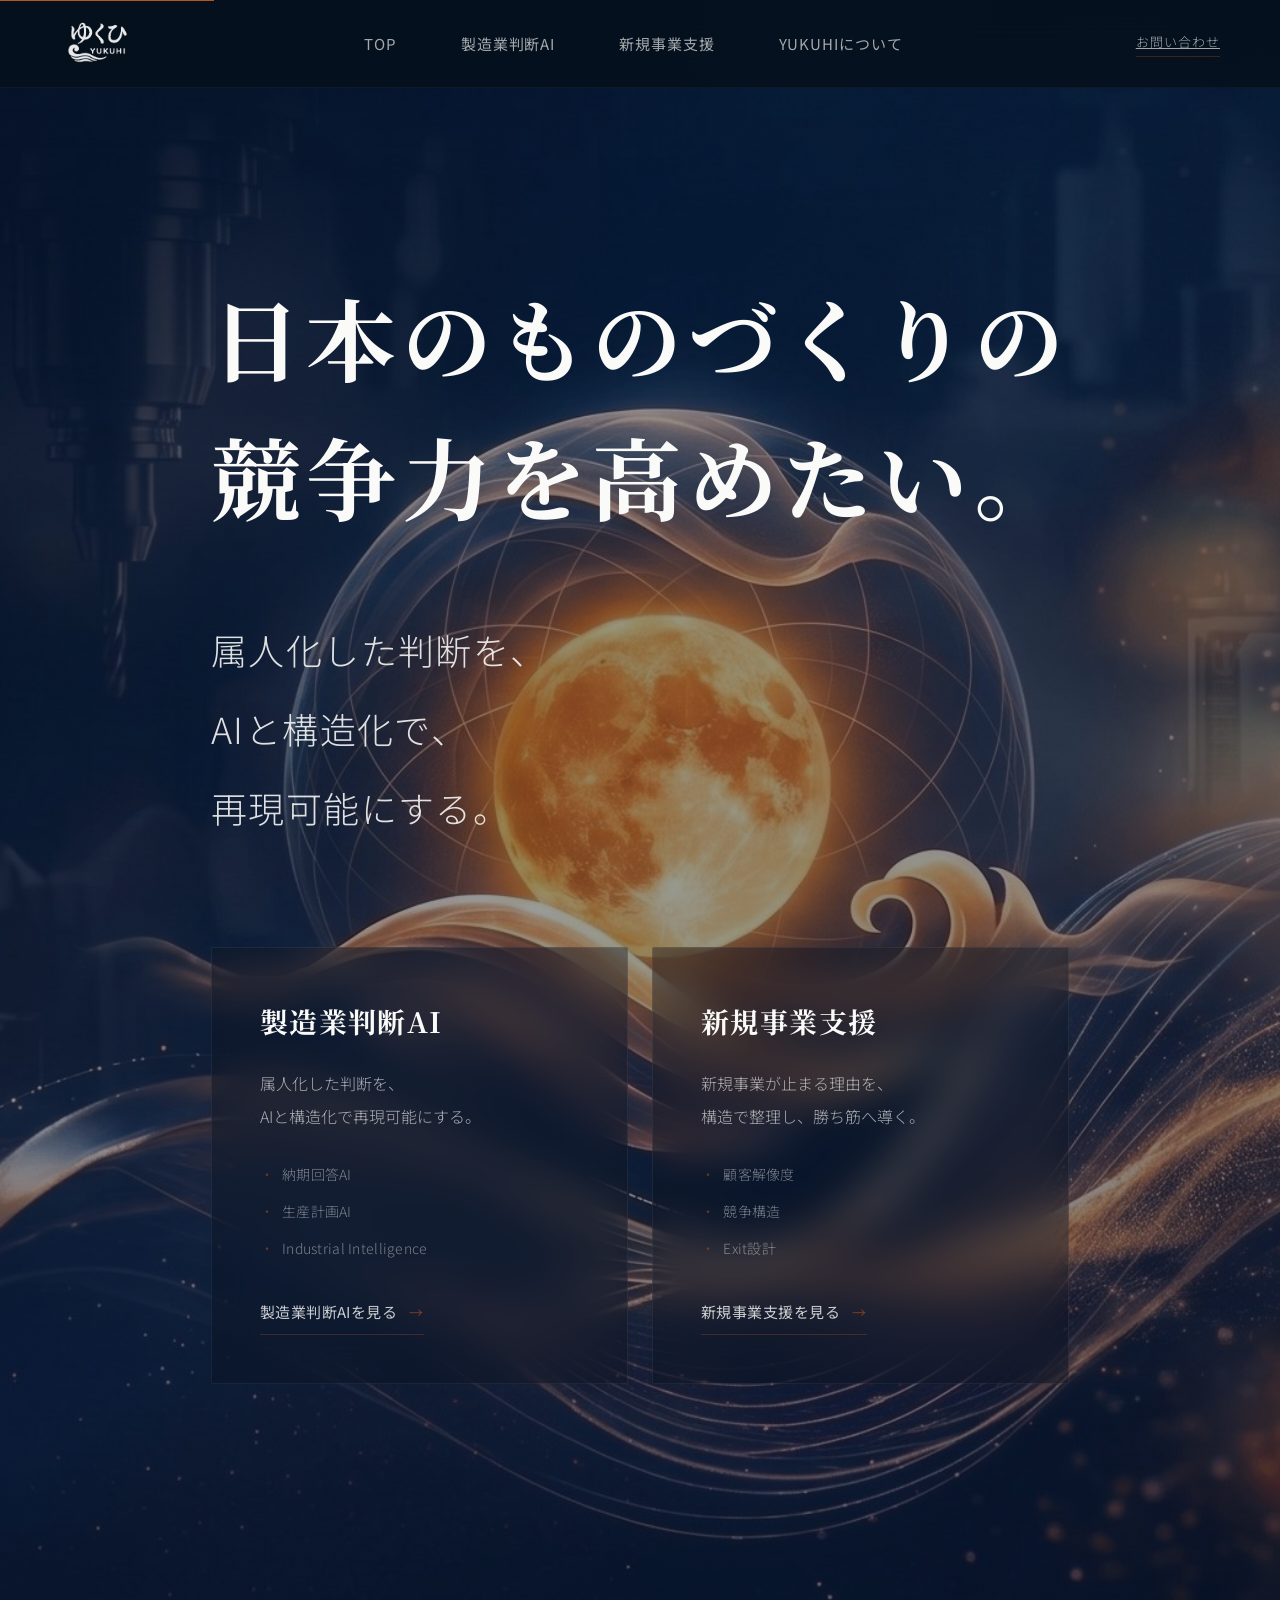
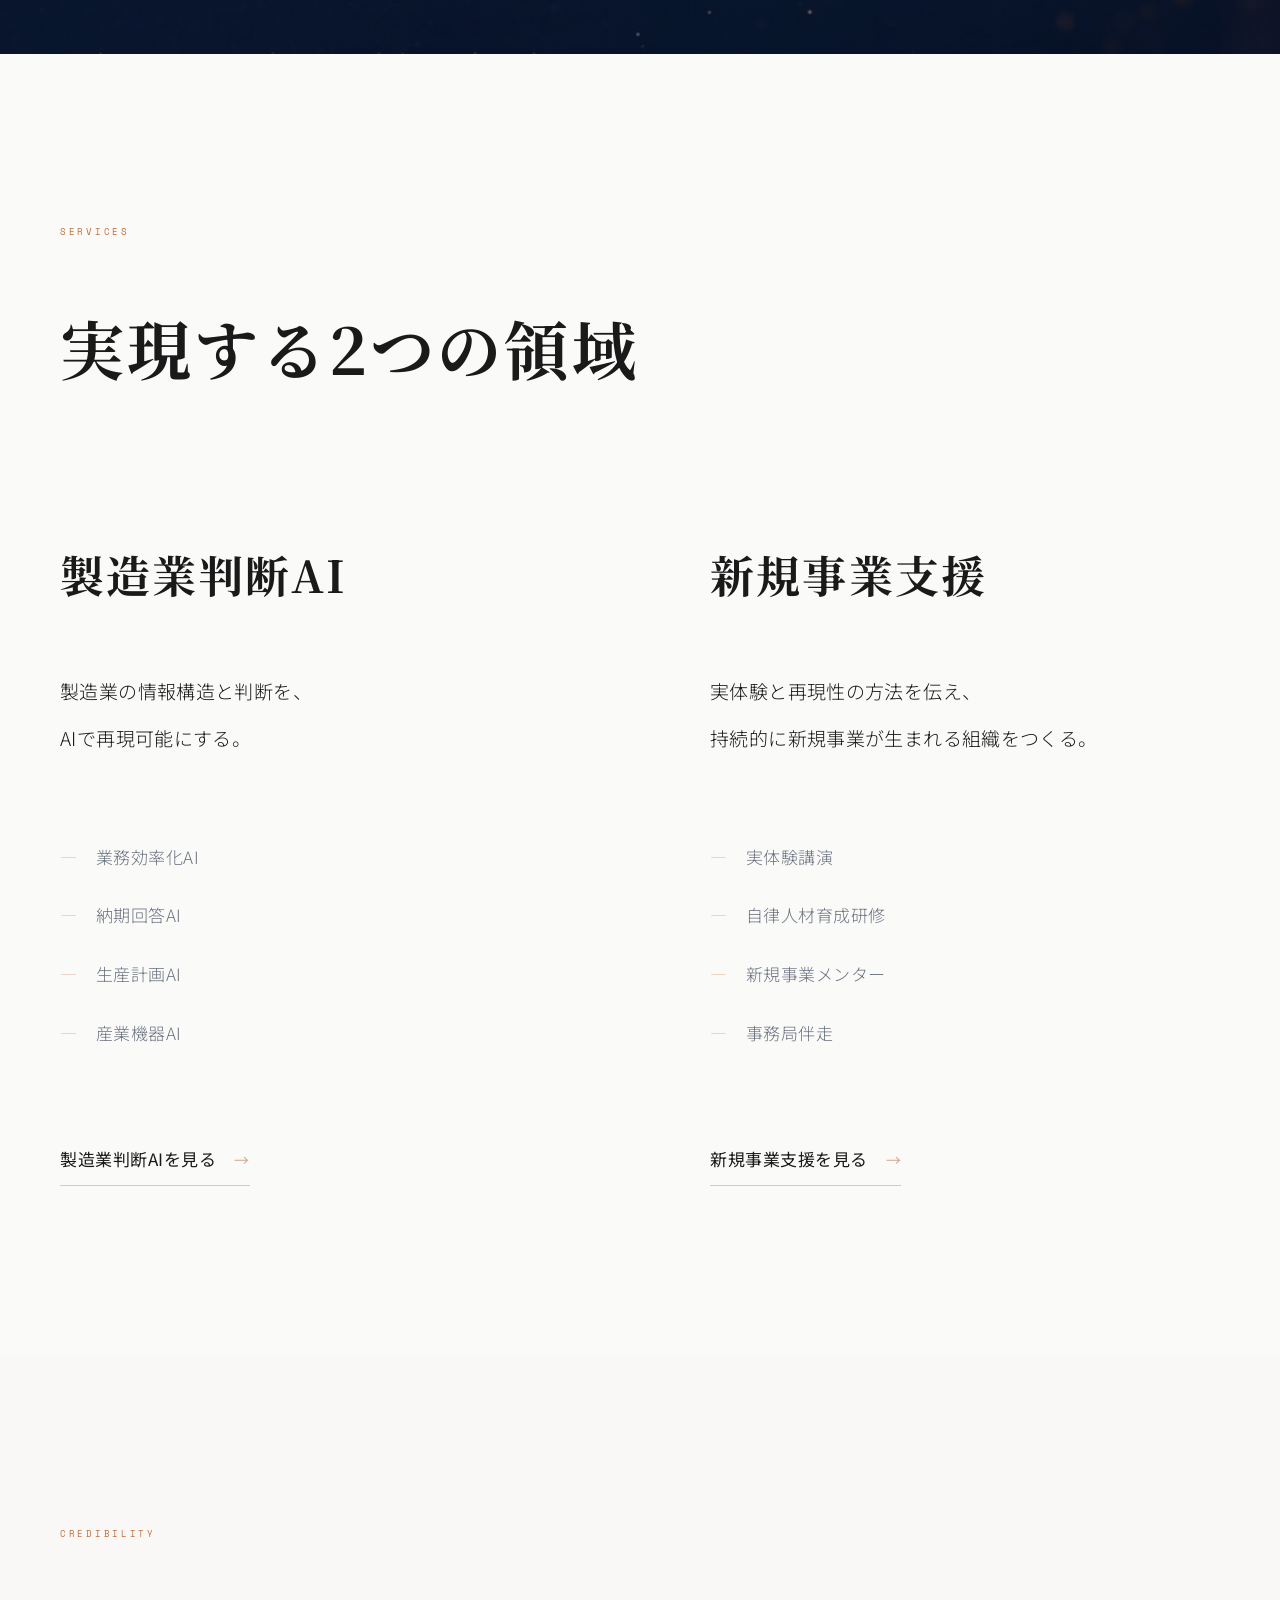
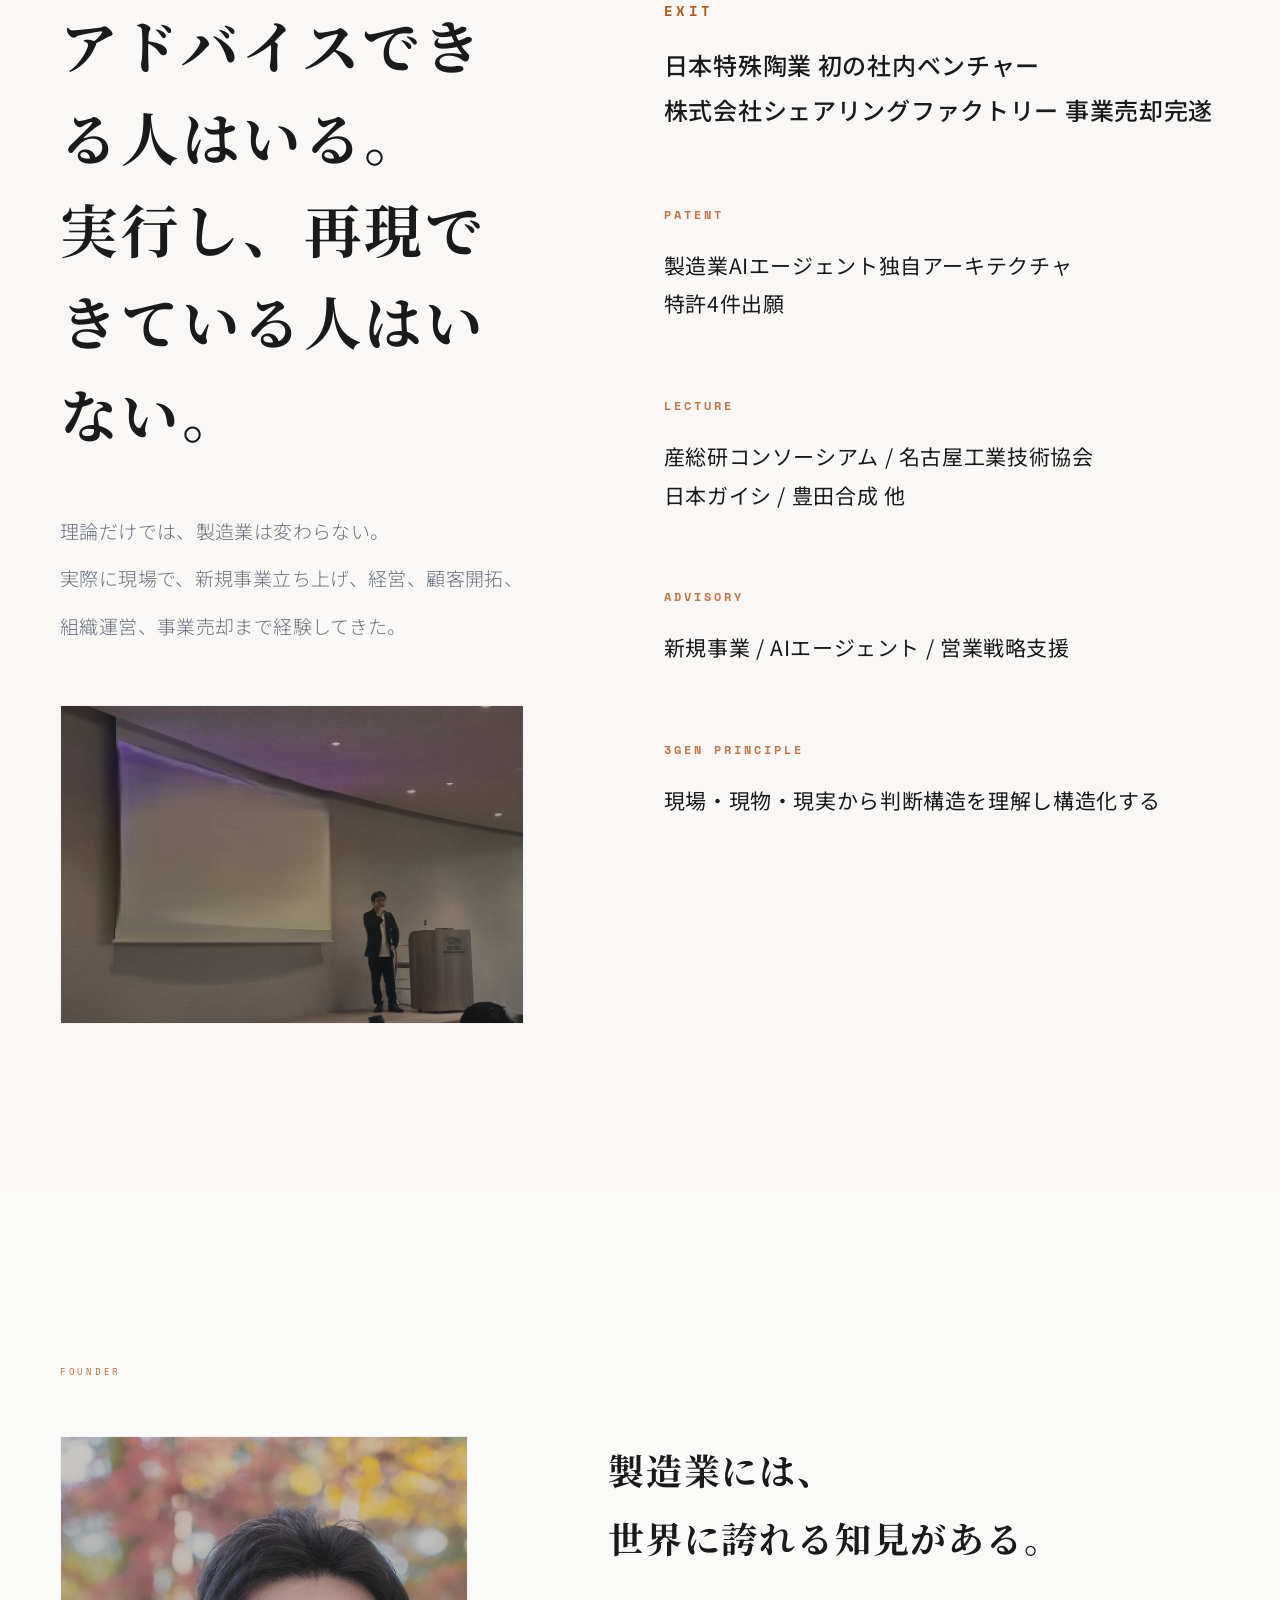
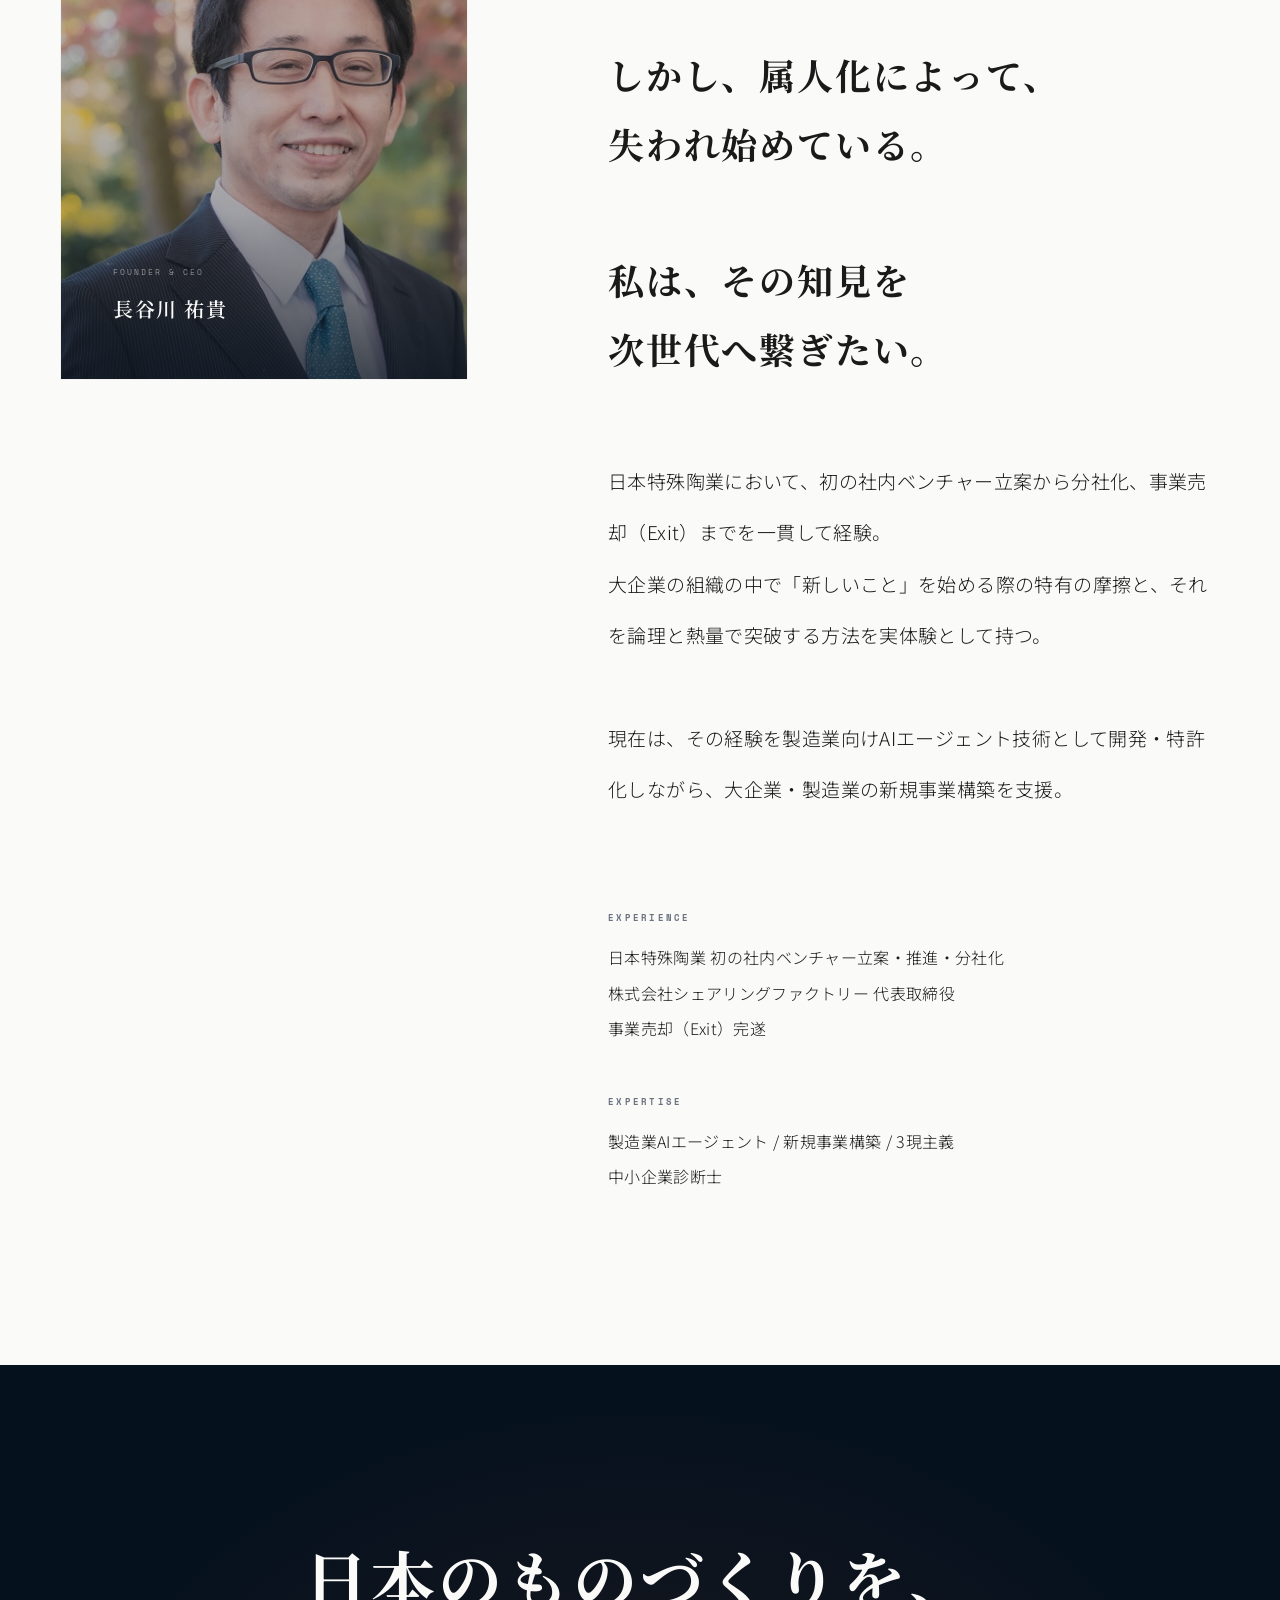
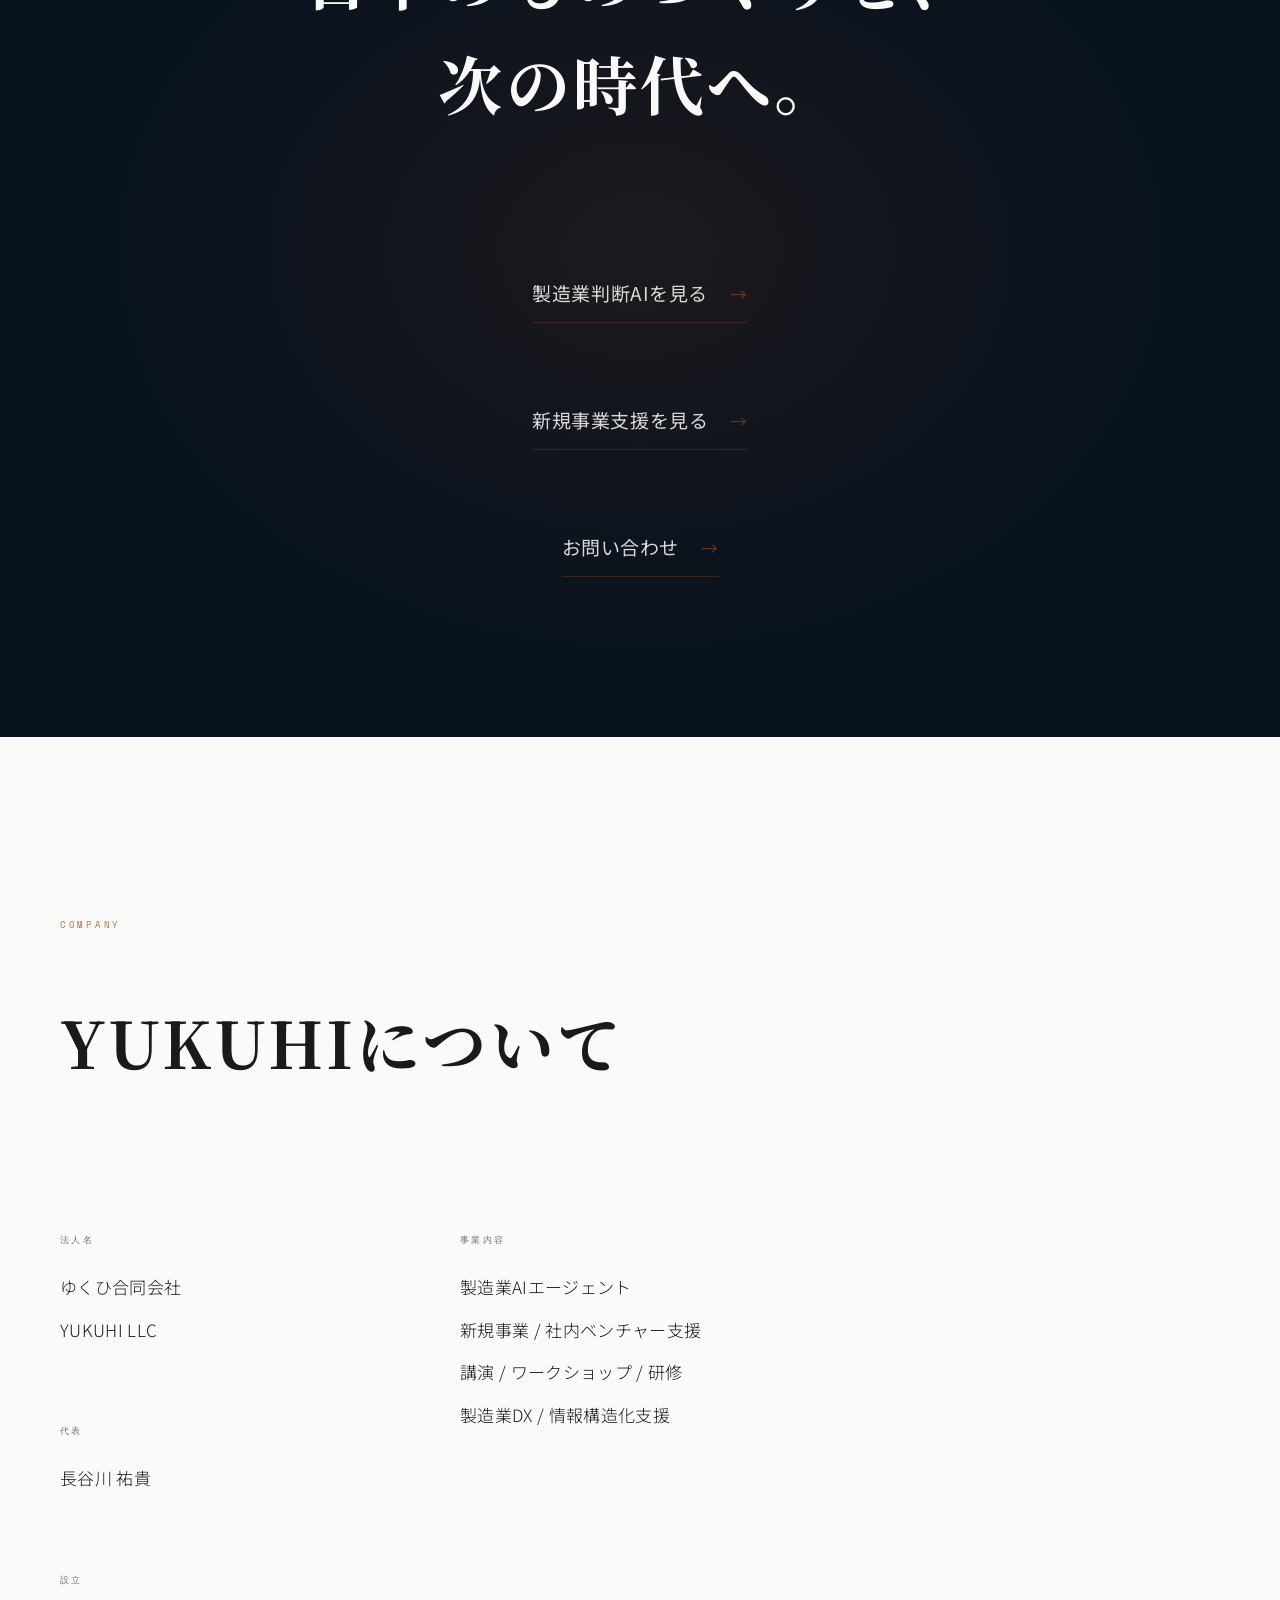
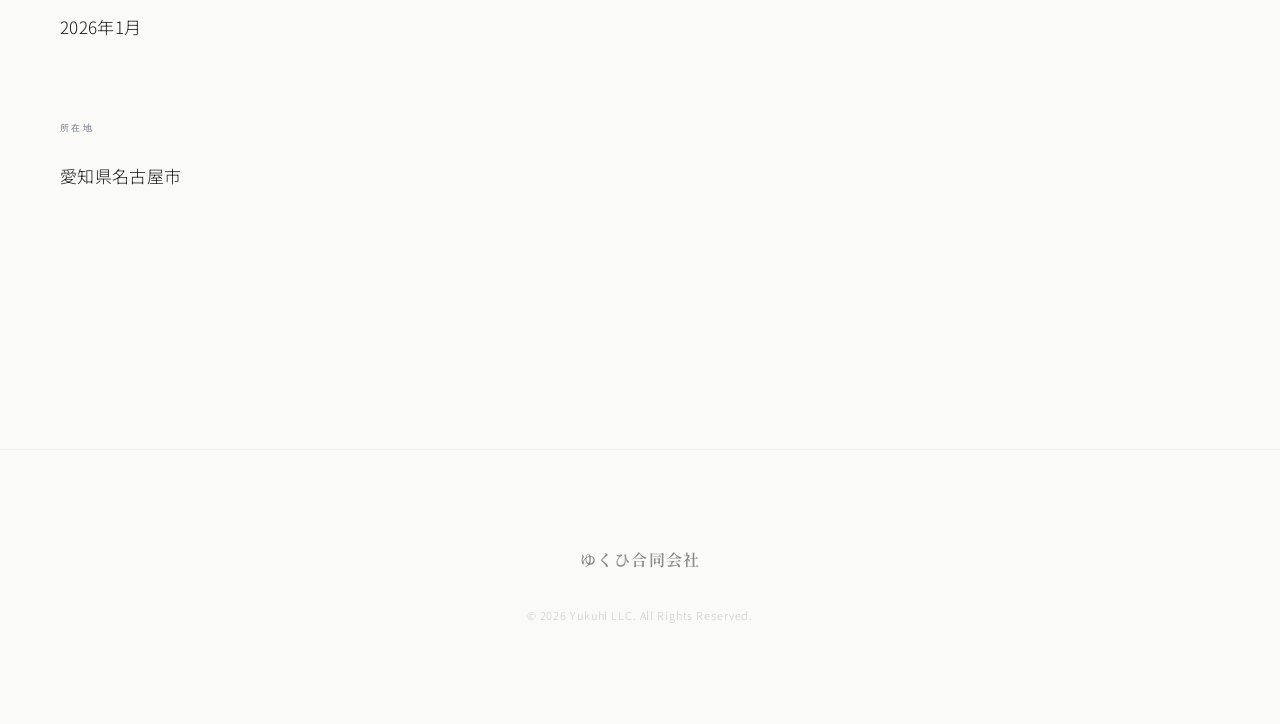
==== commit 742e4b3e: "Update index.html" ====
--- a/index.html
+++ b/index.html
@@ -216,6 +216,7 @@
     background-position: center;
     background-repeat: no-repeat;
     opacity: 1;
+    pointer-events: none;
   }
   
   .hero::before {
@@ -312,6 +313,7 @@
     background: linear-gradient(135deg, rgba(184,85,26,0) 0%, rgba(184,85,26,0.03) 100%);
     opacity: 0;
     transition: opacity 0.5s;
+    pointer-events: none;
   }
   
   .service-card:hover {
@@ -372,6 +374,9 @@
     padding-bottom: 8px;
     border-bottom: 1px solid rgba(184,85,26,0.3);
     transition: all 0.6s;
+    position: relative;
+    z-index: 10;
+    cursor: pointer;
   }
   
   .service-card-link::after {
@@ -476,6 +481,9 @@
     padding-bottom: 10px;
     border-bottom: 1px solid rgba(26,26,26,0.2);
     transition: all 0.7s cubic-bezier(0.4, 0, 0.2, 1);
+    position: relative;
+    z-index: 5;
+    cursor: pointer;
   }
   
   .service-link::after {
@@ -712,6 +720,7 @@
     position: absolute;
     inset: 0;
     background: radial-gradient(ellipse at 50% 50%, rgba(184,85,26,0.12) 0%, transparent 65%);
+    pointer-events: none;
   }
   
   .final-cta h2 {
@@ -745,6 +754,9 @@
     padding-bottom: 12px;
     border-bottom: 1px solid rgba(184,85,26,0.25);
     transition: all 0.7s;
+    position: relative;
+    z-index: 5;
+    cursor: pointer;
   }
   
   .final-link::after {
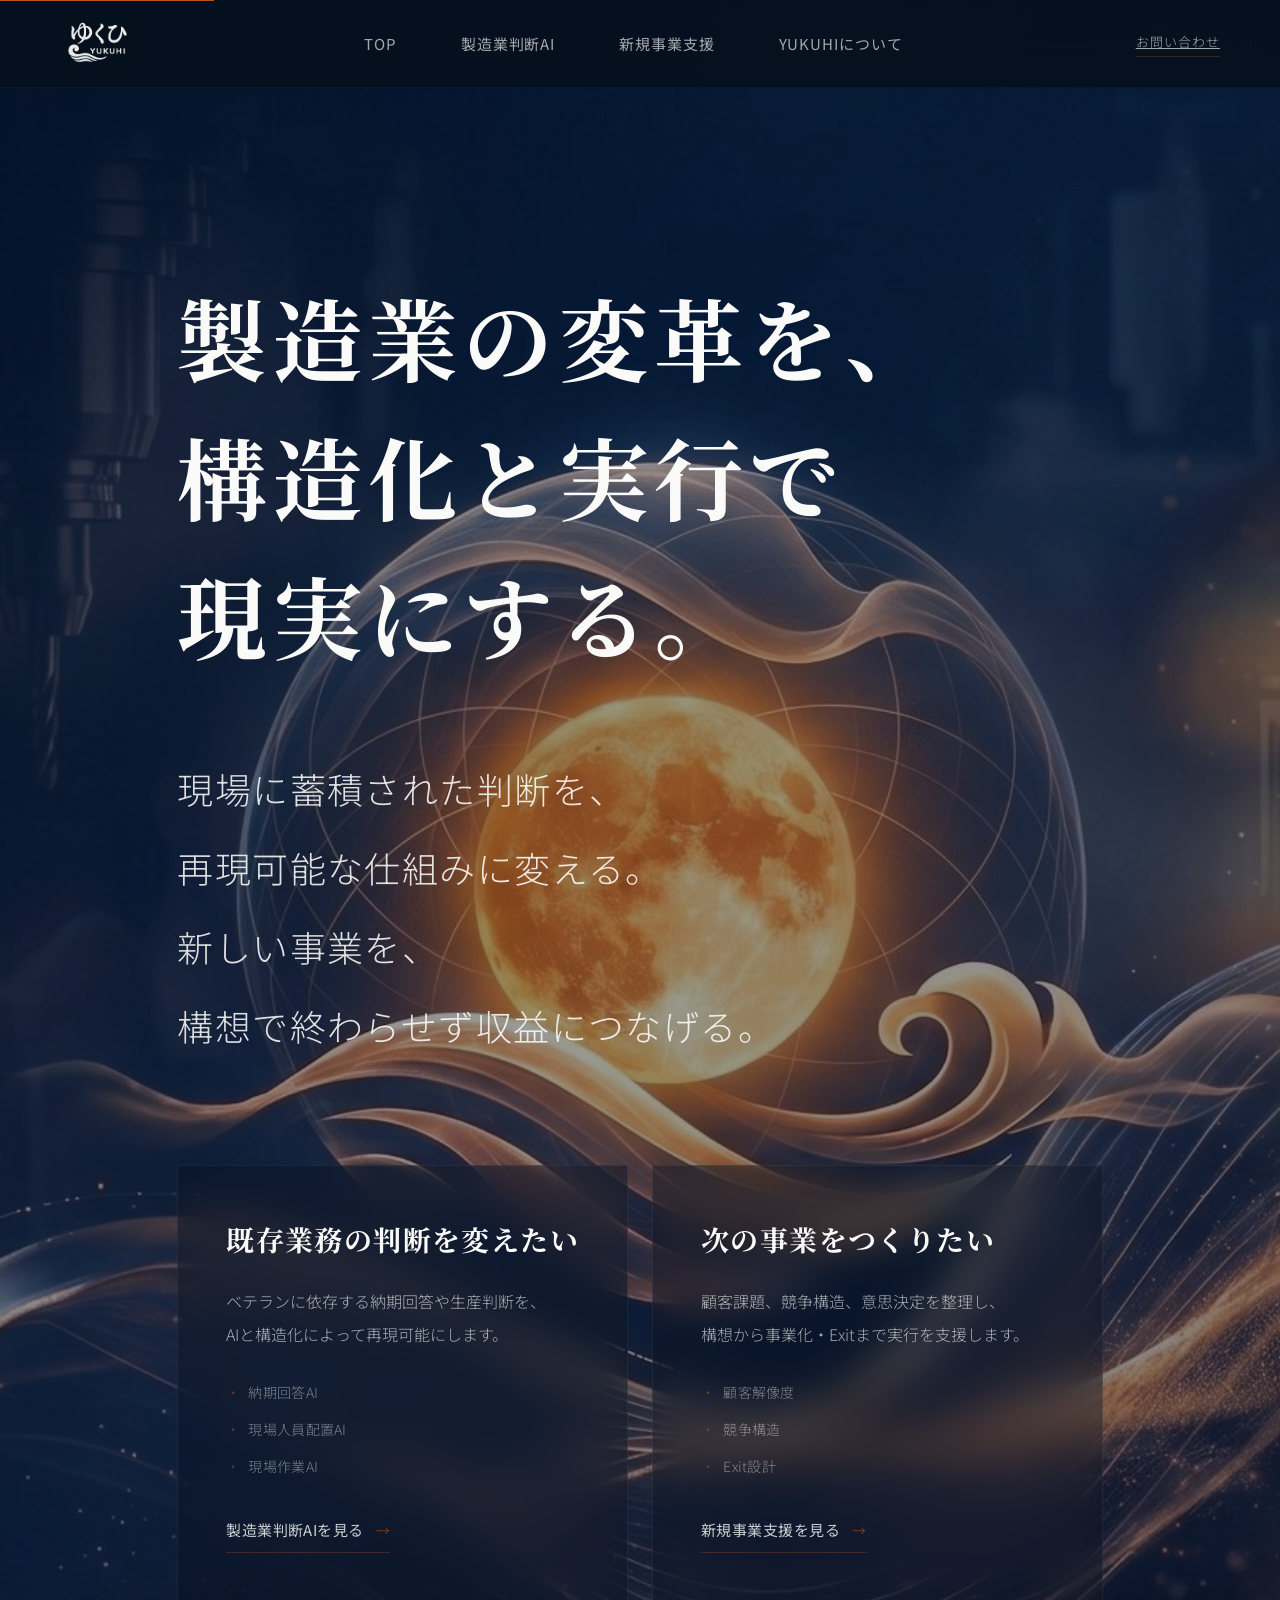
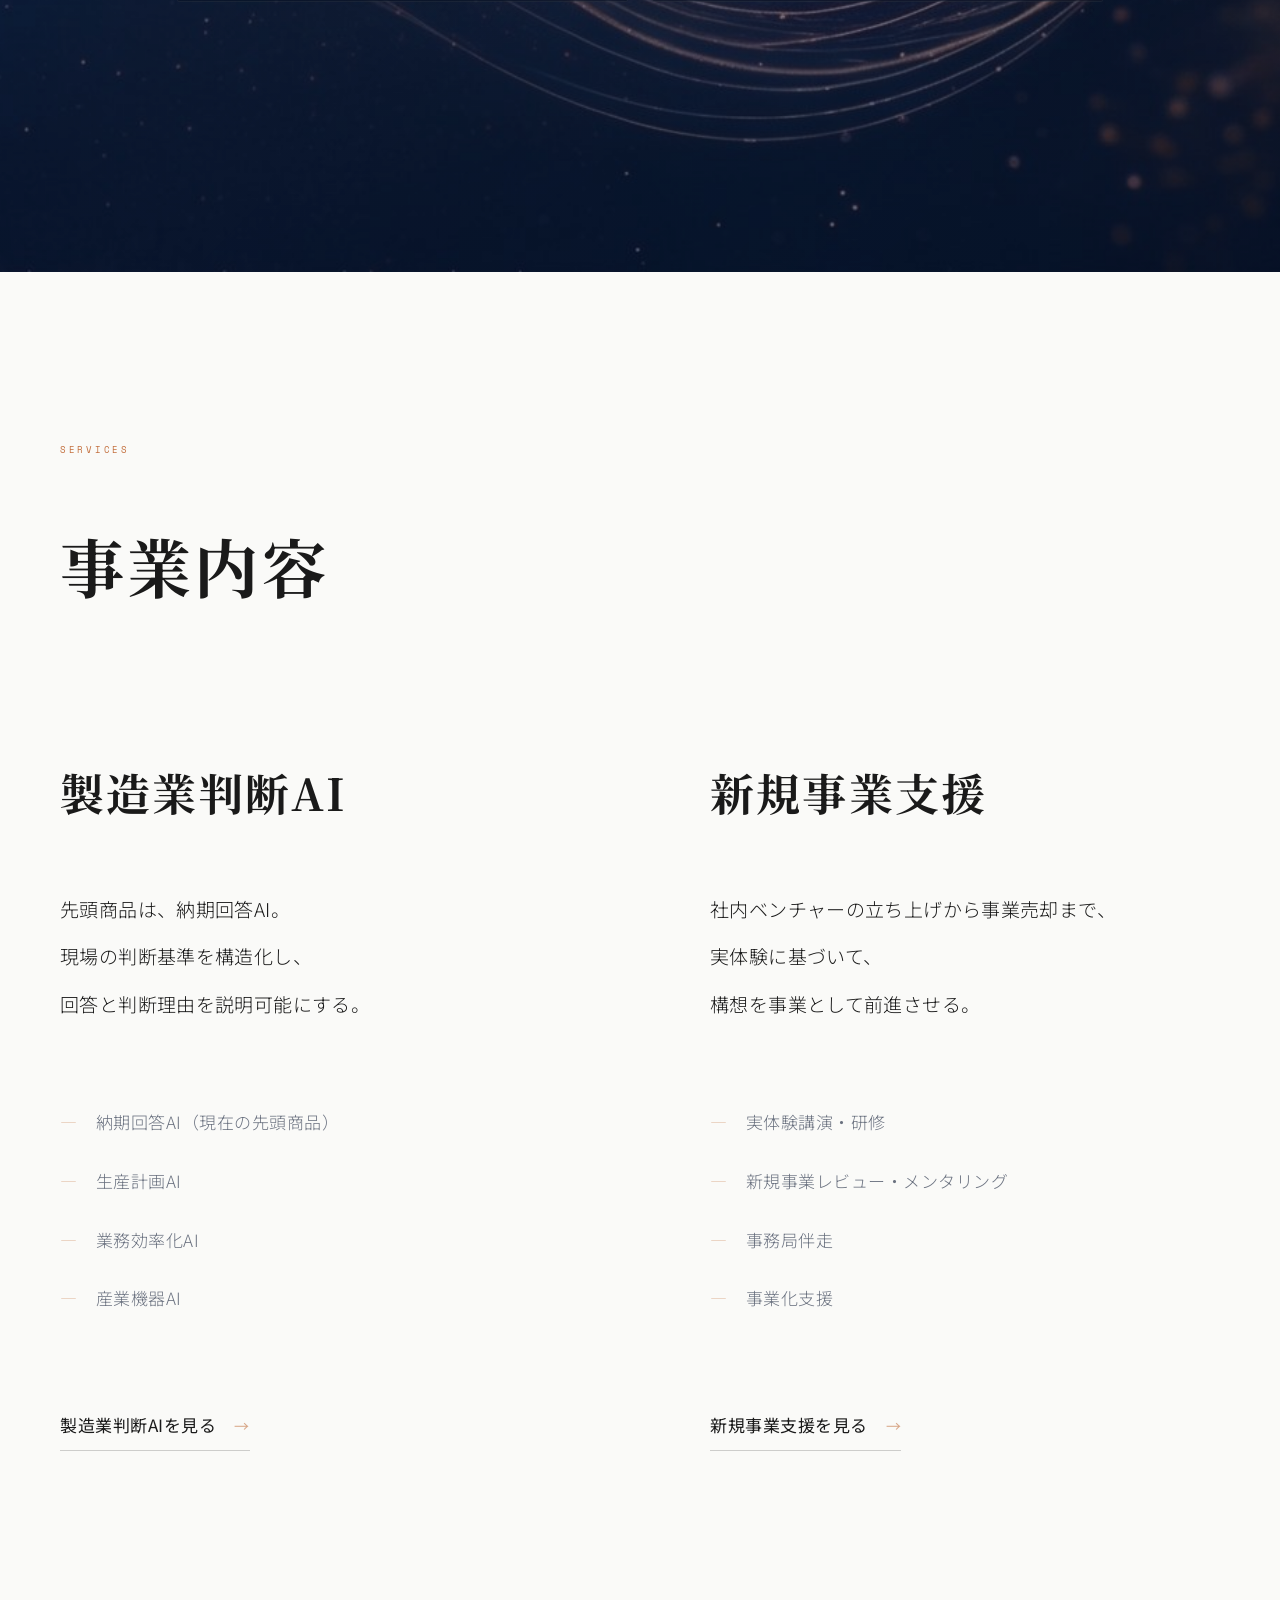
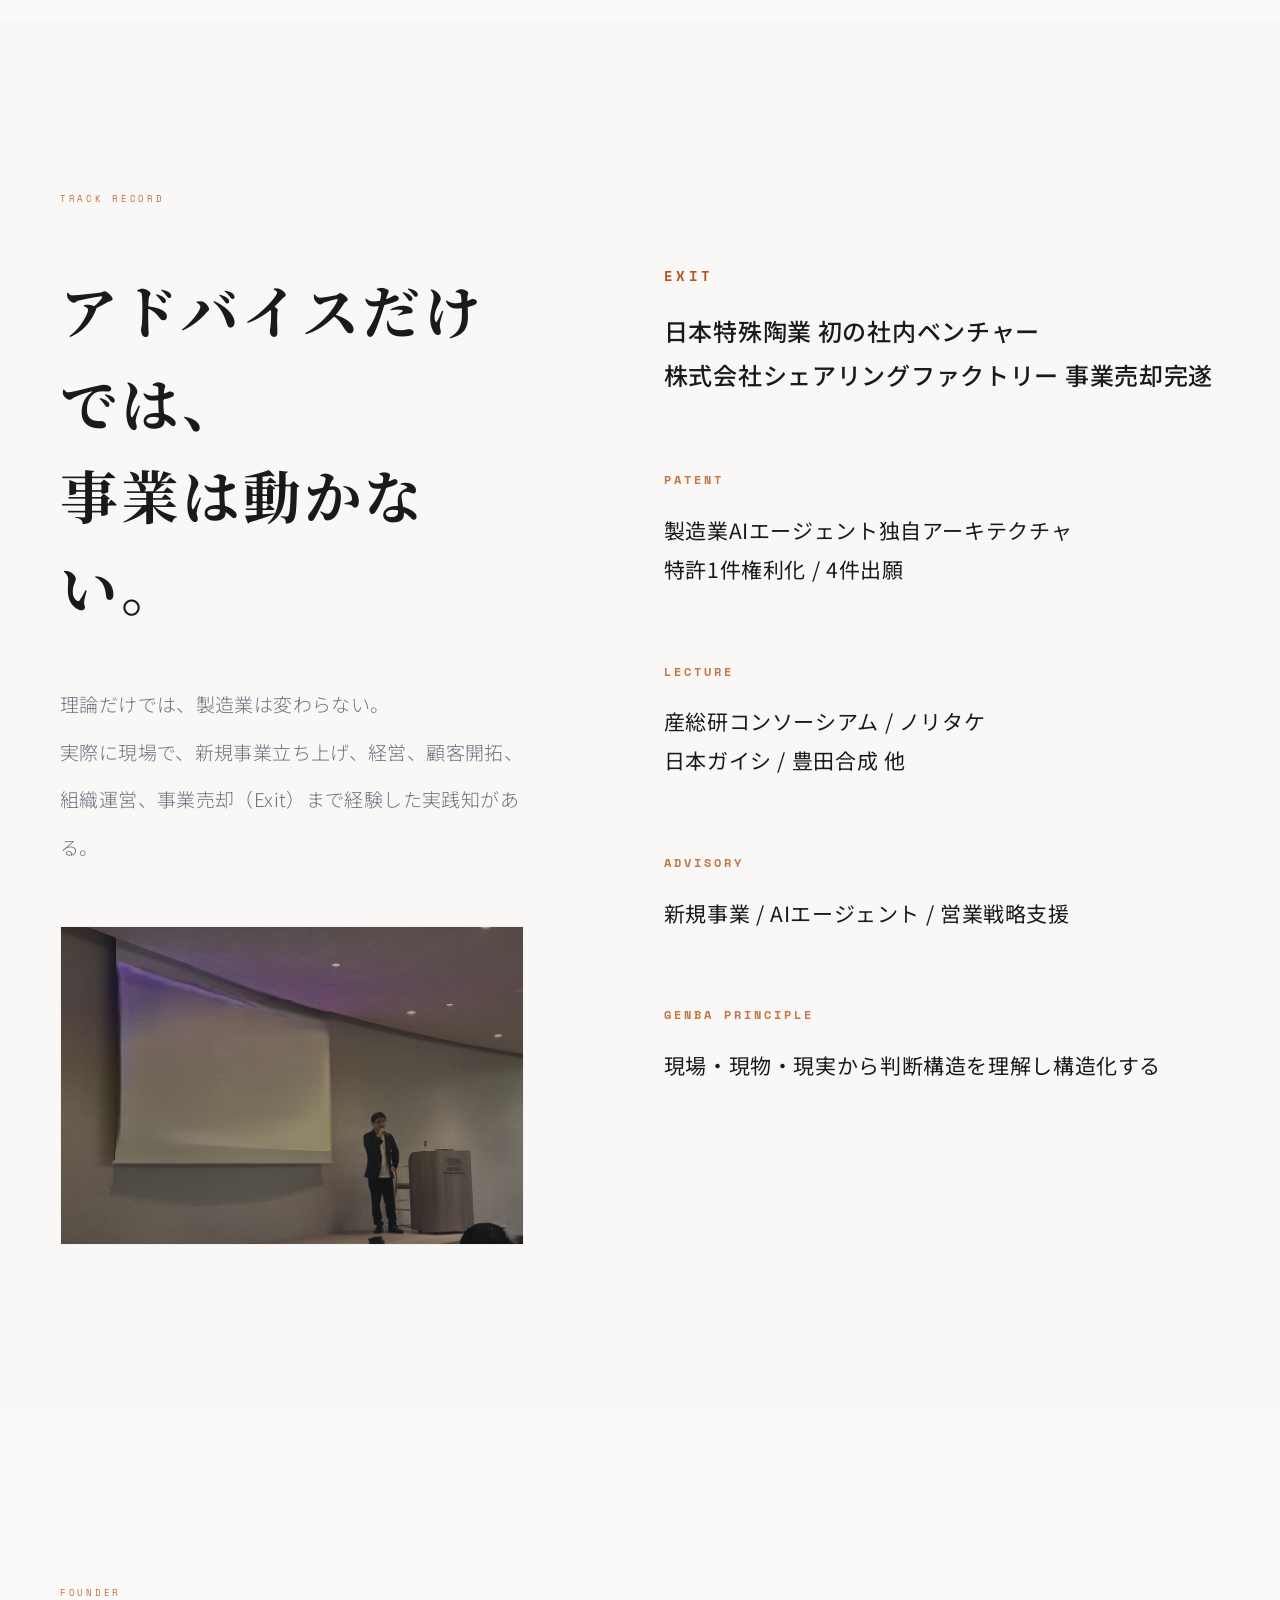
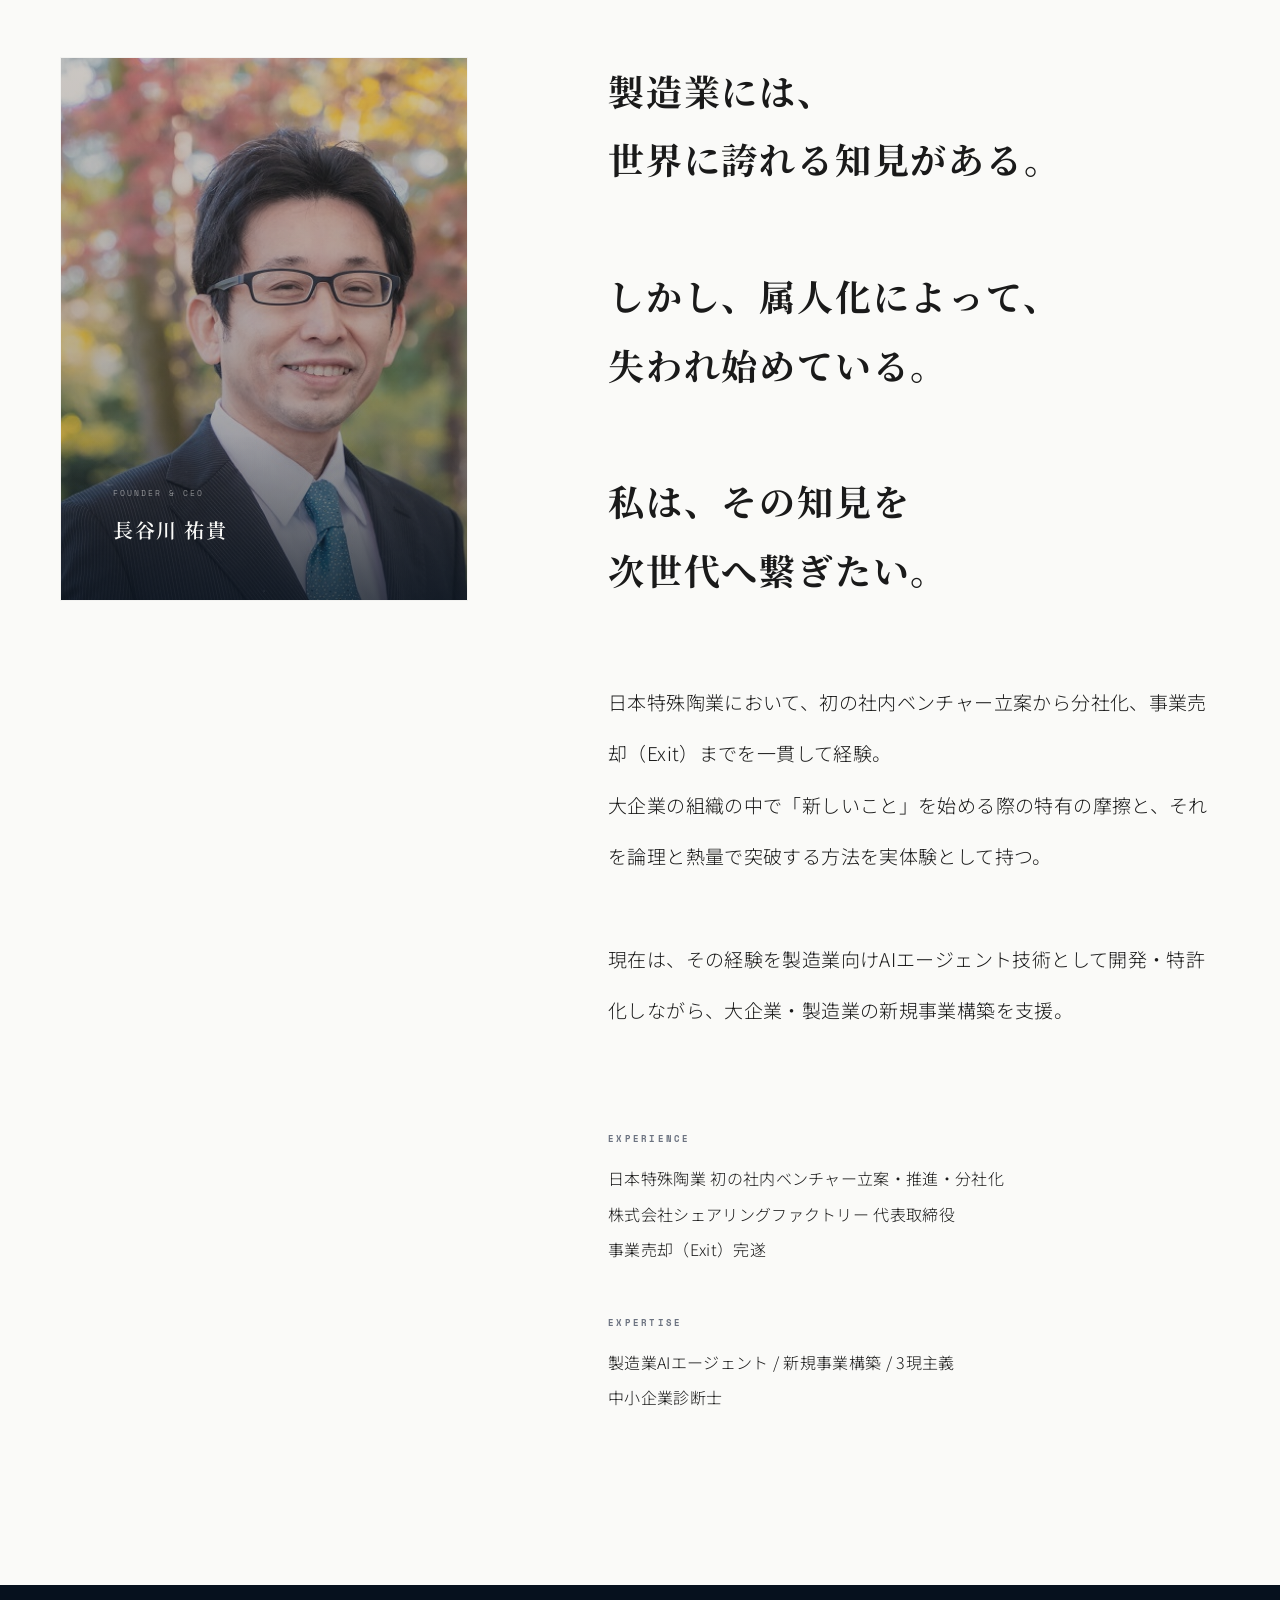
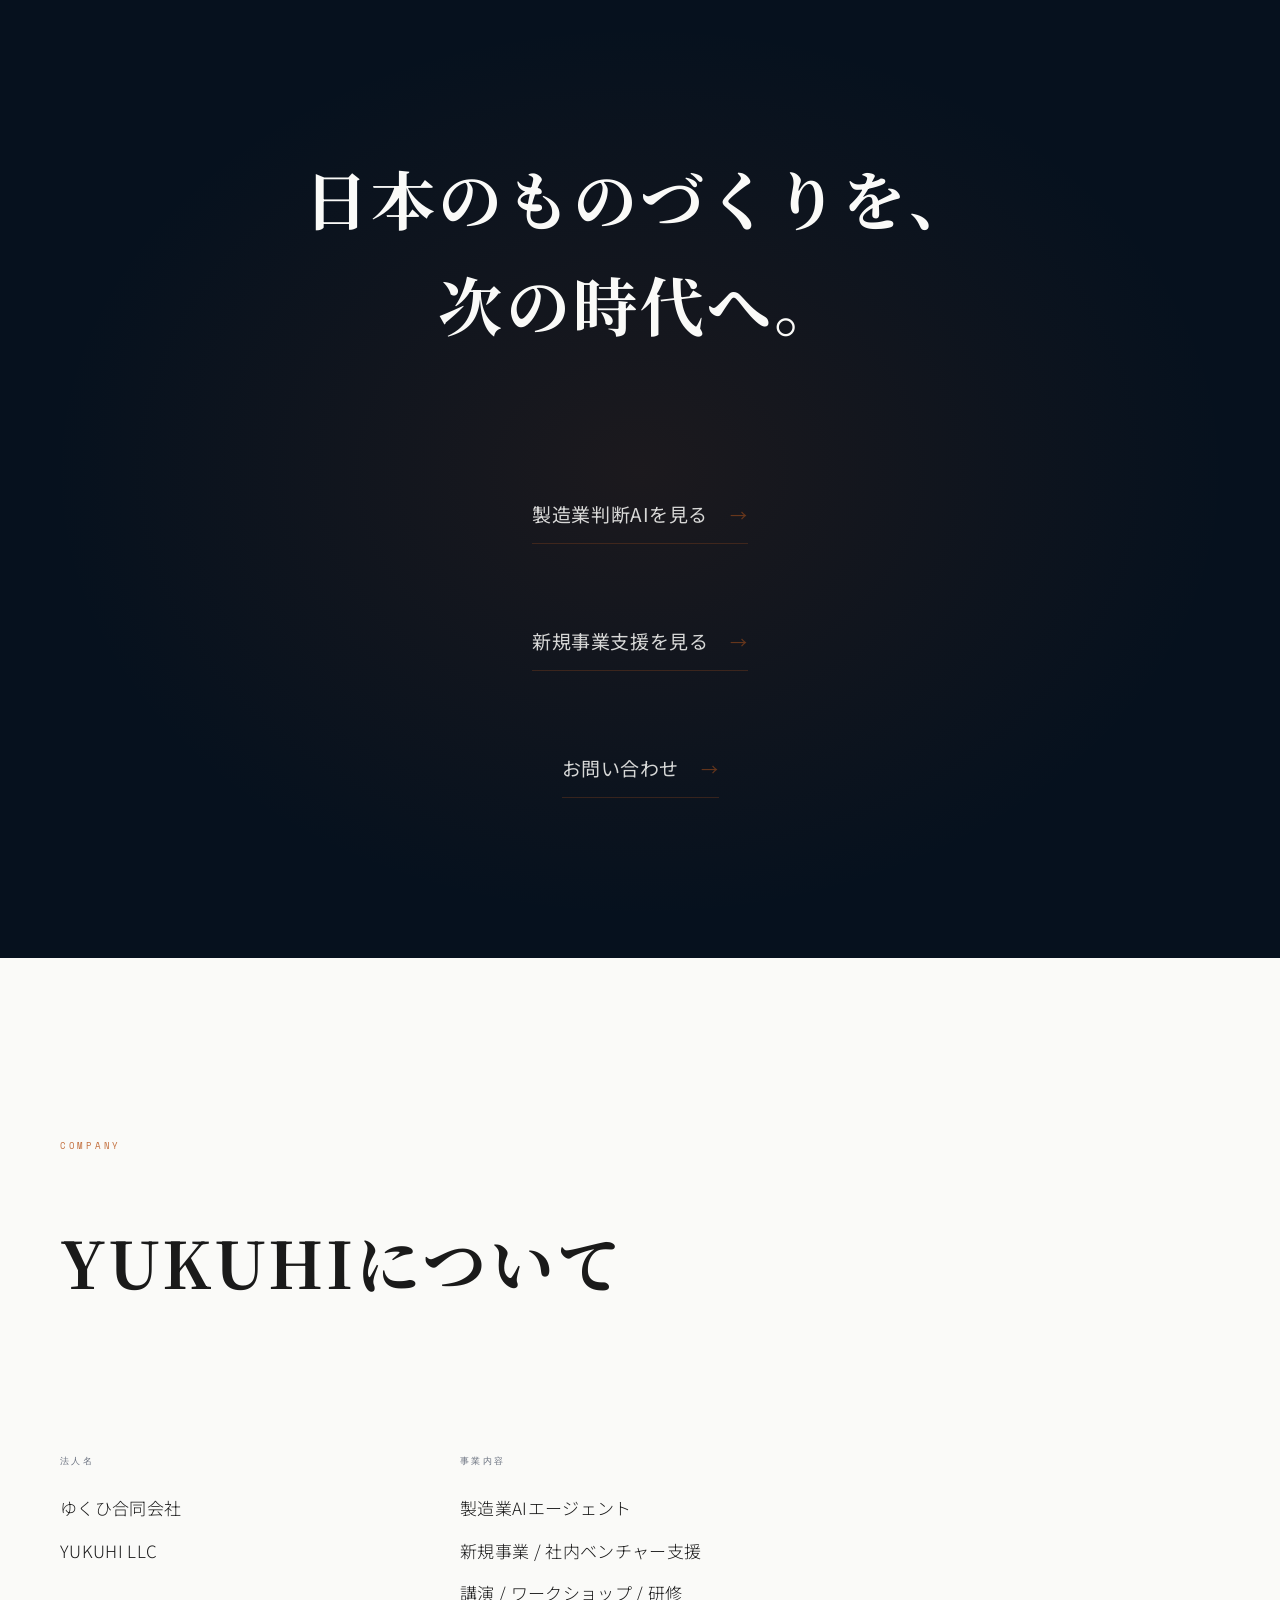
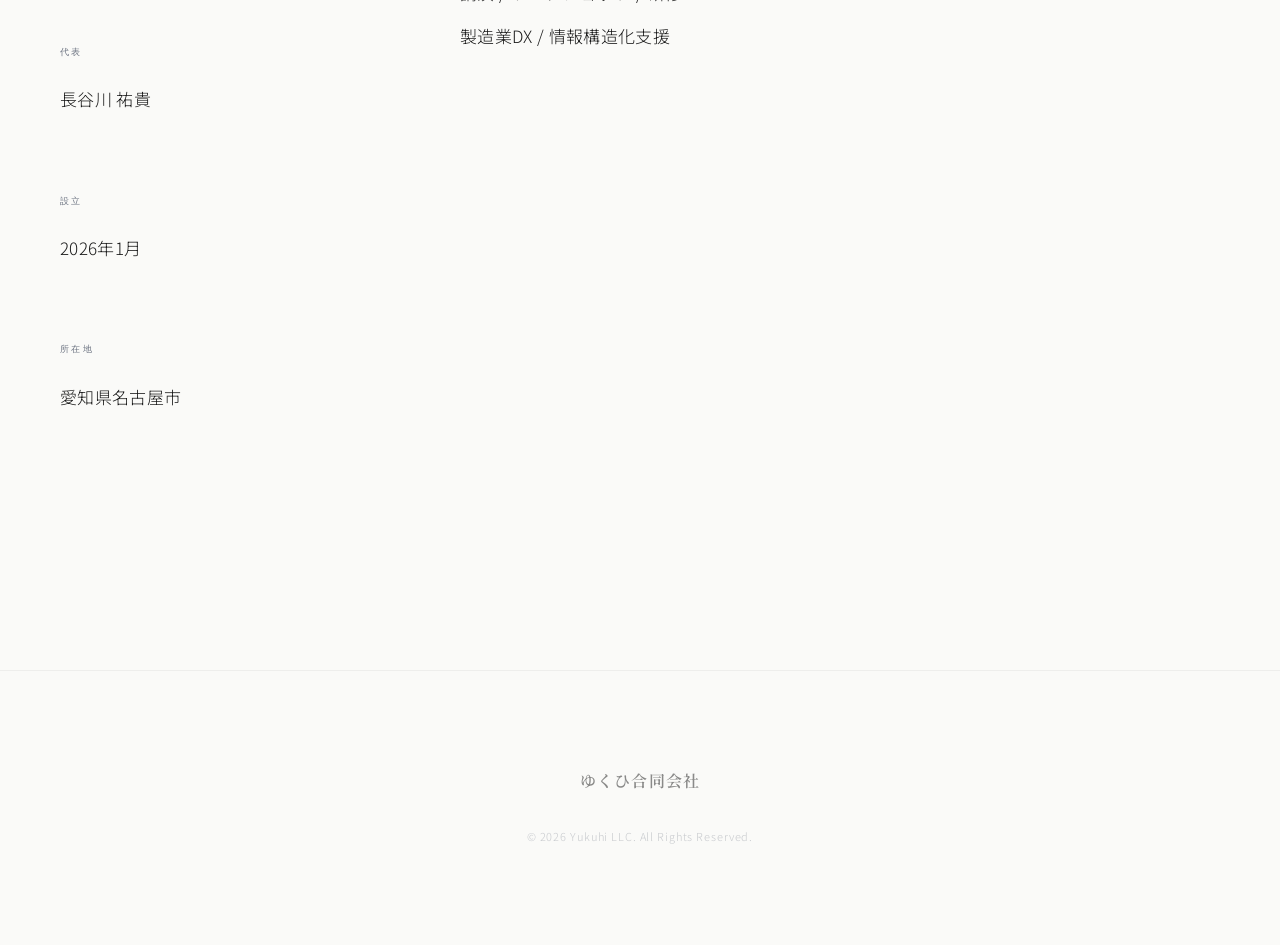
==== commit 9fca55a0: "Update index.html" ====
--- a/index.html
+++ b/index.html
@@ -4,7 +4,7 @@
 <meta charset="UTF-8">
 <meta name="viewport" content="width=device-width, initial-scale=1.0">
 <title>ゆくひ合同会社 | Industrial Intelligence</title>
-<meta name="description" content="日本のものづくりの競争力を高める。属人化した判断を、AIと構造化で再現可能にする。">
+<meta name="description" content="製造業の変革を、構造化と実行で現実にする。現場に蓄積された判断を再現可能な仕組みに変える製造業判断AIと、構想から事業化まで伴走する新規事業支援。">
 <link rel="preconnect" href="https://fonts.googleapis.com">
 <link rel="preconnect" href="https://fonts.gstatic.com" crossorigin>
 <link href="https://fonts.googleapis.com/css2?family=Noto+Serif+JP:wght@400;600;700&family=Noto+Sans+JP:wght@300;400;500;600&family=Space+Mono:wght@400;700&display=swap" rel="stylesheet">
@@ -906,33 +906,34 @@
   
   <div class="hero-container">
     <article class="hero-text-area">
-      <h1 id="hero-heading">日本のものづくりの<br>競争力を高めたい。</h1>
+      <h1 id="hero-heading">製造業の変革を、<br>構造化と実行で<br>現実にする。</h1>
       <p class="hero-sub">
-        属人化した判断を、<br>
-        AIと構造化で、<br>
-        再現可能にする。
+        現場に蓄積された判断を、<br>
+        再現可能な仕組みに変える。<br>
+        新しい事業を、<br>
+        構想で終わらせず収益につなげる。
       </p>
       
       <div class="hero-services">
         <article class="service-card">
-          <h3 class="service-card-title">製造業判断AI</h3>
+          <h3 class="service-card-title">既存業務の判断を変えたい</h3>
           <p class="service-card-desc">
-            属人化した判断を、<br>
-            AIと構造化で再現可能にする。
+            ベテランに依存する納期回答や生産判断を、<br>
+            AIと構造化によって再現可能にします。
           </p>
           <ul class="service-card-features">
             <li>納期回答AI</li>
-            <li>生産計画AI</li>
-            <li>Industrial Intelligence</li>
+            <li>現場人員配置AI</li>
+            <li>現場作業AI</li>
           </ul>
           <a href="ai-agent.html" class="service-card-link">製造業判断AIを見る</a>
         </article>
         
         <article class="service-card">
-          <h3 class="service-card-title">新規事業支援</h3>
+          <h3 class="service-card-title">次の事業をつくりたい</h3>
           <p class="service-card-desc">
-            新規事業が止まる理由を、<br>
-            構造で整理し、勝ち筋へ導く。
+            顧客課題、競争構造、意思決定を整理し、<br>
+            構想から事業化・Exitまで実行を支援します。
           </p>
           <ul class="service-card-features">
             <li>顧客解像度</li>
@@ -949,19 +950,20 @@
 <section class="services" aria-labelledby="services-heading">
   <div class="container">
     <div class="section-eyebrow">SERVICES</div>
-    <h2 id="services-heading" class="section-title">実現する2つの領域</h2>
+    <h2 id="services-heading" class="section-title">事業内容</h2>
 
     <div class="dual-services">
       <article class="service-column">
         <h3>製造業判断AI</h3>
         <p class="service-desc">
-          製造業の情報構造と判断を、<br>
-          AIで再現可能にする。
+          先頭商品は、納期回答AI。<br>
+          現場の判断基準を構造化し、<br>
+          回答と判断理由を説明可能にする。
         </p>
         <ul class="service-list">
+          <li>納期回答AI（現在の先頭商品）</li>
+          <li>生産計画AI</li>
           <li>業務効率化AI</li>
-          <li>納期回答AI</li>
-          <li>生産計画AI</li>
           <li>産業機器AI</li>
         </ul>
         <a href="ai-agent.html" class="service-link">製造業判断AIを見る</a>
@@ -970,14 +972,15 @@
       <article class="service-column">
         <h3>新規事業支援</h3>
         <p class="service-desc">
-          実体験と再現性の方法を伝え、<br>
-          持続的に新規事業が生まれる組織をつくる。
+          社内ベンチャーの立ち上げから事業売却まで、<br>
+          実体験に基づいて、<br>
+          構想を事業として前進させる。
         </p>
         <ul class="service-list">
-          <li>実体験講演</li>
-          <li>自律人材育成研修</li>
-          <li>新規事業メンター</li>
+          <li>実体験講演・研修</li>
+          <li>新規事業レビュー・メンタリング</li>
           <li>事務局伴走</li>
+          <li>事業化支援</li>
         </ul>
         <a href="new-business.html" class="service-link">新規事業支援を見る</a>
       </article>
@@ -987,17 +990,17 @@
 
 <section class="credibility-section" aria-labelledby="credibility-heading">
   <div class="container">
-    <div class="section-eyebrow">CREDIBILITY</div>
+    <div class="section-eyebrow">TRACK RECORD</div>
     
     <div class="credibility-layout">
       <div class="credibility-intro">
         <h2 id="credibility-heading">
-          アドバイスできる人はいる。<br>
-          実行し、再現できている人はいない。
+          アドバイスだけでは、<br>
+          事業は動かない。
         </h2>
         <p>
           理論だけでは、製造業は変わらない。<br>
-          実際に現場で、新規事業立ち上げ、経営、顧客開拓、組織運営、事業売却まで経験してきた。
+          実際に現場で、新規事業立ち上げ、経営、顧客開拓、組織運営、事業売却（Exit）まで経験した実践知がある。
         </p>
         <div class="credibility-image-frame">
           <img src="lecture.jpg" alt="実践知を語る講演の様子" class="credibility-image" loading="lazy">
@@ -1012,12 +1015,12 @@
         
         <article class="credibility-item">
           <h4>PATENT</h4>
-          <p>製造業AIエージェント独自アーキテクチャ<br>特許4件出願</p>
+          <p>製造業AIエージェント独自アーキテクチャ<br>特許1件権利化 / 4件出願</p>
         </article>
         
         <article class="credibility-item">
           <h4>LECTURE</h4>
-          <p>産総研コンソーシアム / 名古屋工業技術協会<br>日本ガイシ / 豊田合成 他</p>
+          <p>産総研コンソーシアム / ノリタケ<br>日本ガイシ / 豊田合成 他</p>
         </article>
         
         <article class="credibility-item">
@@ -1026,7 +1029,7 @@
         </article>
         
         <article class="credibility-item">
-          <h4>3GEN PRINCIPLE</h4>
+          <h4>GENBA PRINCIPLE</h4>
           <p>現場・現物・現実から判断構造を理解し構造化する</p>
         </article>
       </div>
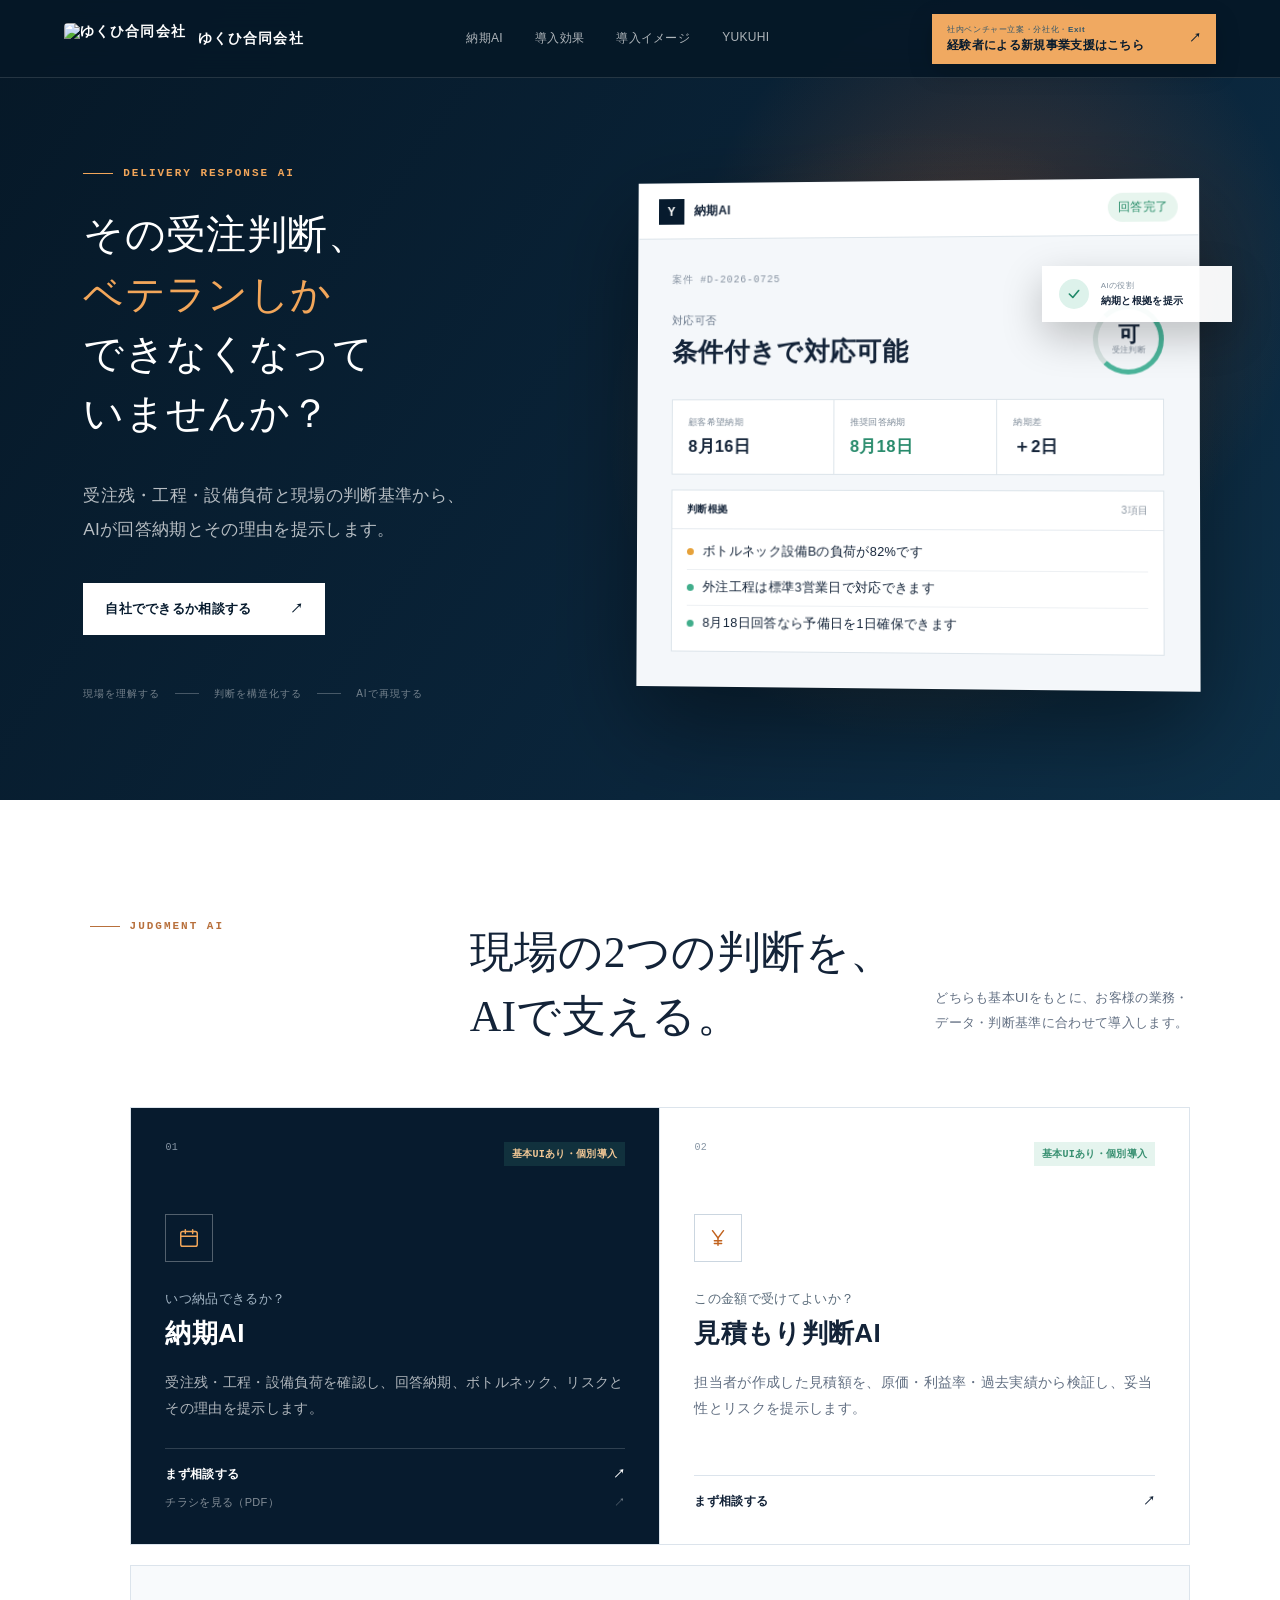
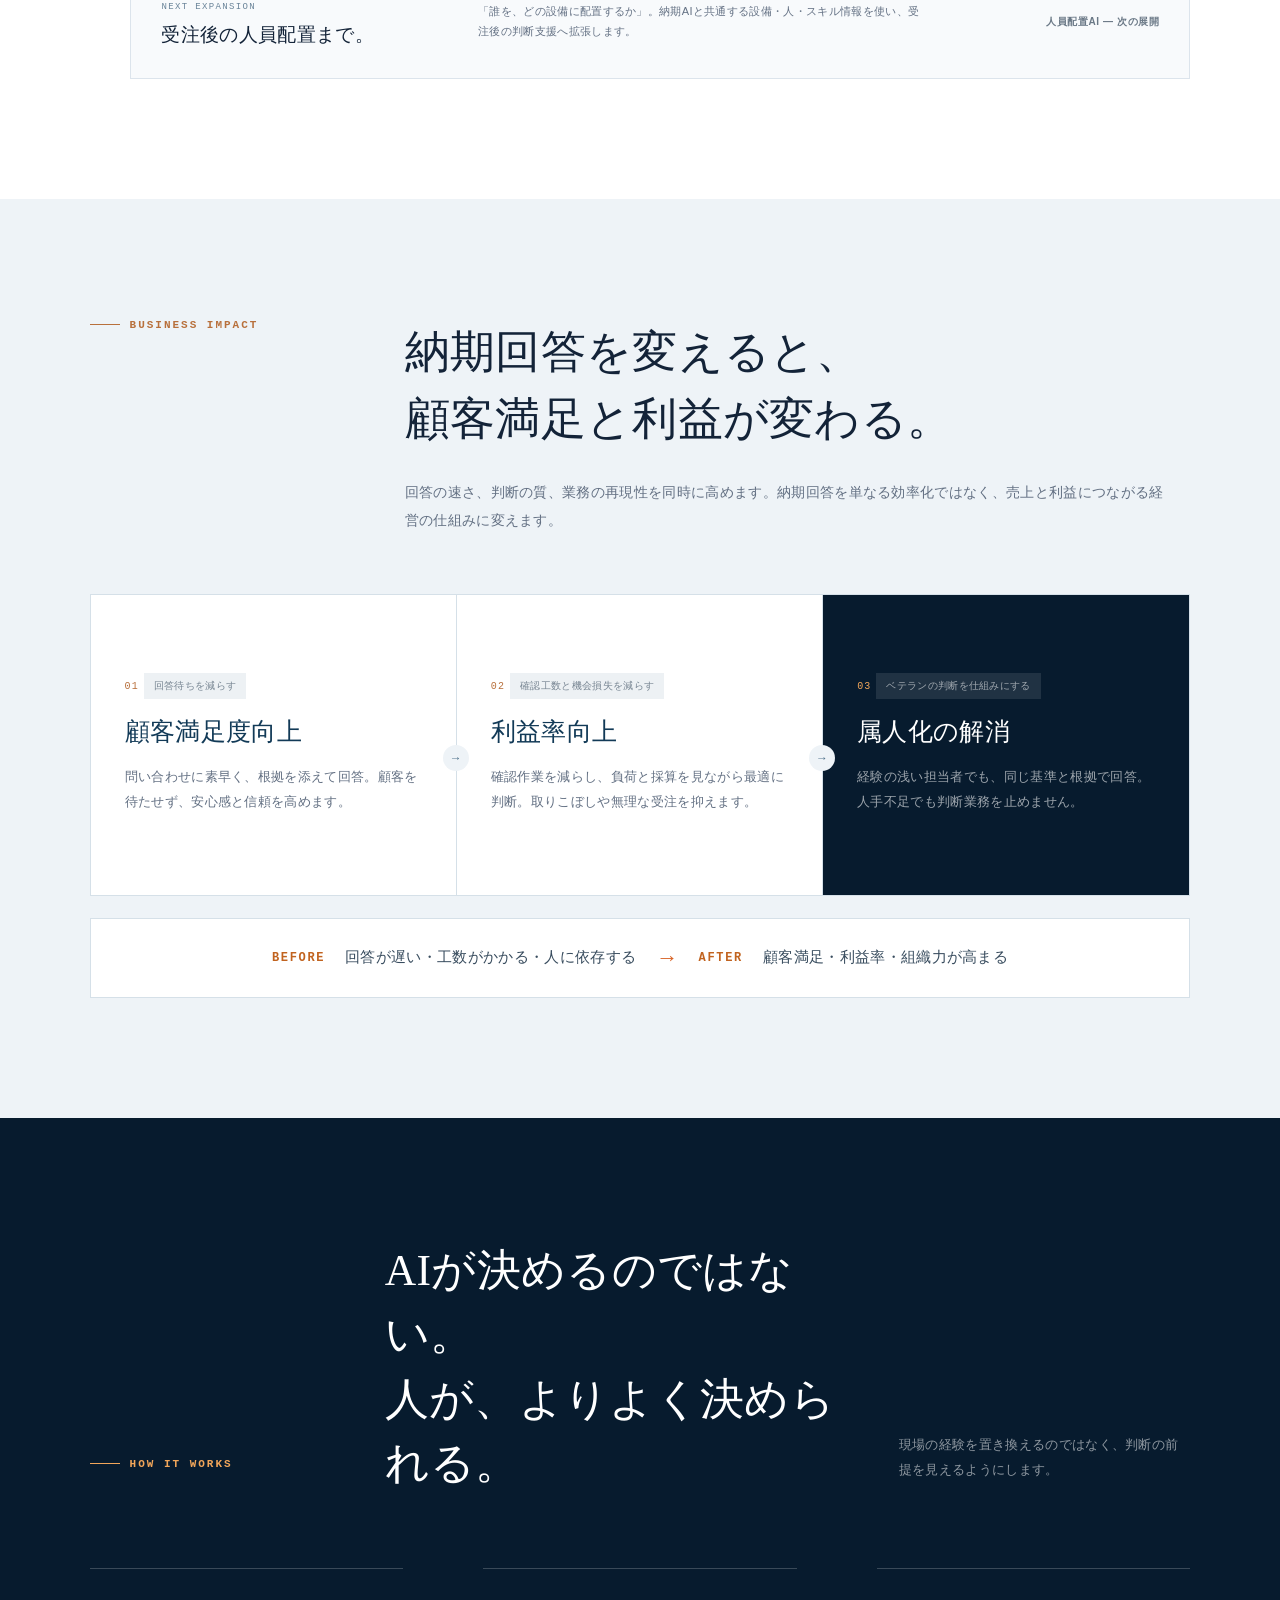
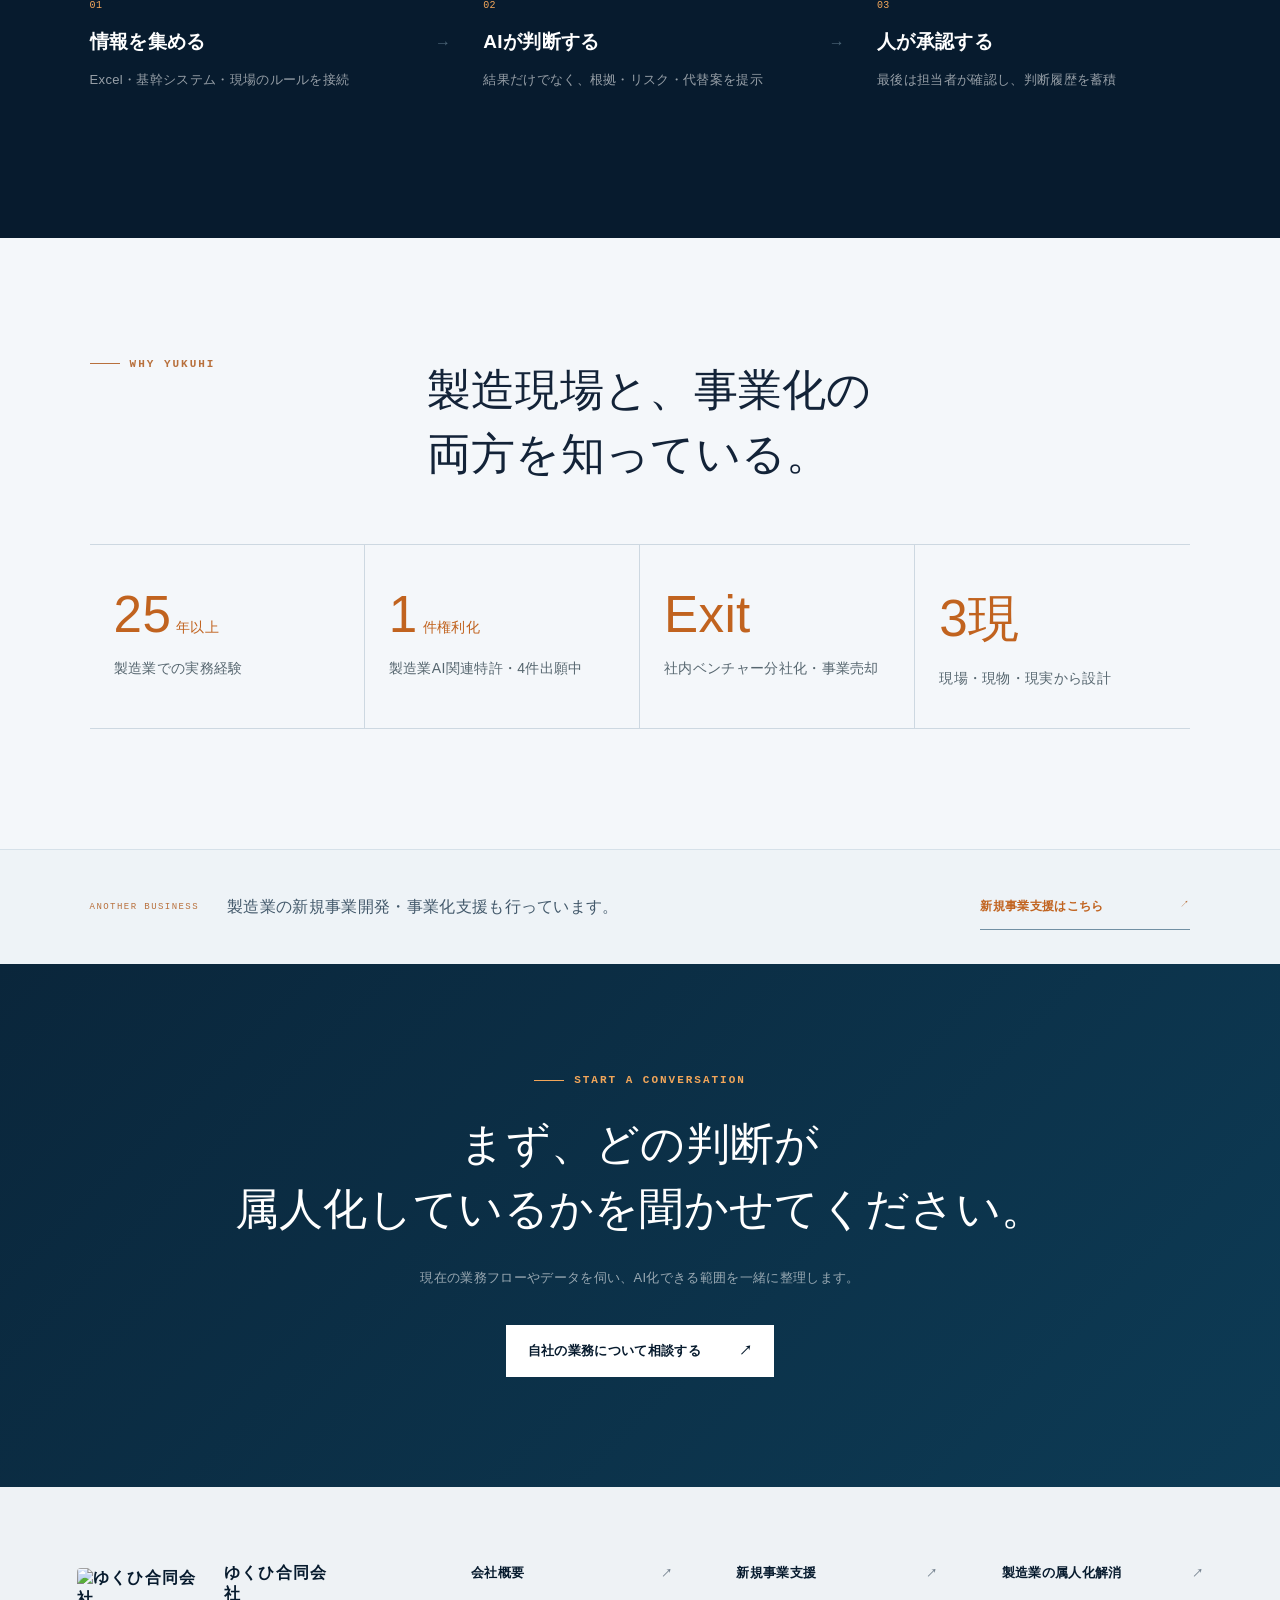
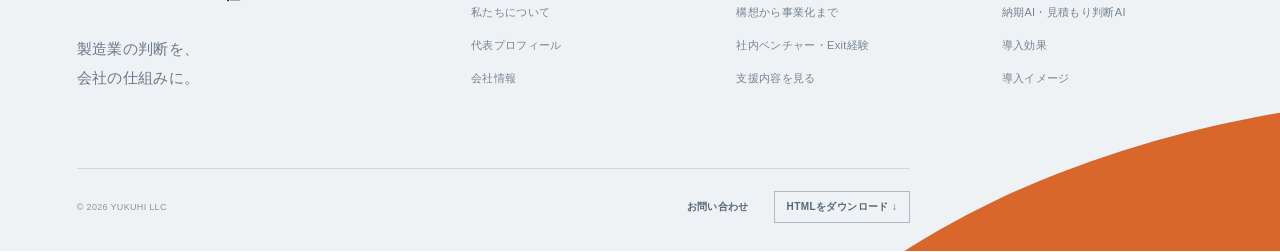
==== commit 856508a3: "Update index.html" ====
--- a/index.html
+++ b/index.html
@@ -1,1181 +1,557 @@
-<!DOCTYPE html>
+<!doctype html>
 <html lang="ja">
 <head>
-<meta charset="UTF-8">
-<meta name="viewport" content="width=device-width, initial-scale=1.0">
-<title>ゆくひ合同会社 | Industrial Intelligence</title>
-<meta name="description" content="製造業の変革を、構造化と実行で現実にする。現場に蓄積された判断を再現可能な仕組みに変える製造業判断AIと、構想から事業化まで伴走する新規事業支援。">
-<link rel="preconnect" href="https://fonts.googleapis.com">
-<link rel="preconnect" href="https://fonts.gstatic.com" crossorigin>
-<link href="https://fonts.googleapis.com/css2?family=Noto+Serif+JP:wght@400;600;700&family=Noto+Sans+JP:wght@300;400;500;600&family=Space+Mono:wght@400;700&display=swap" rel="stylesheet">
-<style>
-  :root {
-    --navy-dark: #06111e;
-    --white: #fafaf8;
-    --ink: #1a1a1a;
-    --accent: #b8551a;
-    --muted: #6b7280;
-    --bg-section: #f9f8f6;
-  }
-
-  *, *::before, *::after { box-sizing: border-box; margin: 0; padding: 0; }
-  html { scroll-behavior: smooth; }
-
-  body {
-    font-family: 'Noto Sans JP', sans-serif;
-    background: var(--white);
-    color: var(--ink);
-    line-height: 1.8;
-    font-size: 16px;
-    font-weight: 300;
-  }
-
-  body.menu-open { overflow: hidden; }
-
-  /* ─── SKIP LINK ─── */
-  .skip-link {
-    position: absolute;
-    top: -40px;
-    left: 0;
-    background: var(--accent);
-    color: var(--white);
-    padding: 8px 16px;
-    text-decoration: none;
-    font-size: 14px;
-    z-index: 200;
-    transition: top 0.3s;
-  }
-  .skip-link:focus { top: 0; }
-
-  /* ─── NAV (統一) ─── */
-  nav {
-    position: fixed;
-    top: 0;
-    left: 0;
-    right: 0;
-    z-index: 100;
-    background: rgba(6,17,30,0.92);
-    backdrop-filter: blur(20px);
-    border-bottom: 1px solid rgba(255,255,255,0.04);
-    padding: 0 80px;
-    height: 88px;
-    display: flex;
-    align-items: center;
-    justify-content: space-between;
-  }
-  
-  .nav-logo {
-    height: 56px;
-    opacity: 0.92;
-    transition: opacity 0.4s;
-    position: relative;
-    z-index: 101;
-  }
-  .nav-logo:hover { opacity: 1; }
-  
-  .nav-links {
-    display: flex;
-    gap: 64px;
-    list-style: none;
-  }
-  
-  .nav-links a {
-    font-size: 15px;
-    font-weight: 400;
-    color: rgba(250,250,248,0.65);
-    text-decoration: none;
-    transition: all 0.4s;
-    letter-spacing: 0.06em;
-    position: relative;
-    padding-bottom: 2px;
-  }
-  
-  .nav-links a::after {
-    content: '';
-    position: absolute;
-    bottom: 0;
-    left: 0;
-    right: 0;
-    height: 1px;
-    background: rgba(184,85,26,0);
-    transition: all 0.4s;
-  }
-  
-  .nav-links a:hover {
-    color: rgba(250,250,248,0.95);
-    text-shadow: 0 0 8px rgba(184,85,26,0.15);
-  }
-  
-  .nav-links a:hover::after {
-    background: rgba(184,85,26,0.7);
-  }
-  
-  .nav-cta {
-    color: rgba(250,250,248,0.65) !important;
-    font-size: 13px !important;
-    letter-spacing: 0.08em !important;
-    border-bottom: 1px solid rgba(184,85,26,0.3) !important;
-    padding-bottom: 2px !important;
-  }
-  
-  .nav-cta:hover { 
-    color: var(--white) !important;
-    border-bottom-color: rgba(184,85,26,0.7) !important;
-  }
-
-  /* ─── HAMBURGER ─── */
-  .hamburger {
-    display: none;
-    flex-direction: column;
-    gap: 6px;
-    background: transparent;
-    border: none;
-    cursor: pointer;
-    padding: 8px;
-    position: relative;
-    z-index: 101;
-  }
-  
-  .hamburger span {
-    width: 24px;
-    height: 1px;
-    background: rgba(250,250,248,0.7);
-    transition: all 0.4s cubic-bezier(0.4, 0, 0.2, 1);
-  }
-  
-  .hamburger:hover span { background: rgba(250,250,248,0.95); }
-  
-  .hamburger.active span:nth-child(1) {
-    transform: translateY(7px) rotate(45deg);
-  }
-  .hamburger.active span:nth-child(2) { opacity: 0; }
-  .hamburger.active span:nth-child(3) {
-    transform: translateY(-7px) rotate(-45deg);
-  }
-
-  .mobile-menu {
-    position: fixed;
-    top: 0;
-    left: 0;
-    width: 100%;
-    height: 100vh;
-    background: rgba(6,17,30,0.97);
-    backdrop-filter: blur(20px);
-    display: flex;
-    flex-direction: column;
-    justify-content: center;
-    align-items: center;
-    gap: 48px;
-    opacity: 0;
-    visibility: hidden;
-    transition: all 0.4s cubic-bezier(0.4, 0, 0.2, 1);
-    z-index: 99;
-  }
-  
-  .mobile-menu.active {
-    opacity: 1;
-    visibility: visible;
-  }
-  
-  .mobile-menu a {
-    font-size: 24px;
-    font-weight: 400;
-    color: rgba(250,250,248,0.7);
-    text-decoration: none;
-    letter-spacing: 0.06em;
-    transition: all 0.4s;
-  }
-  
-  .mobile-menu a:hover {
-    color: rgba(250,250,248,1);
-    text-shadow: 0 0 12px rgba(184,85,26,0.3);
-  }
-  
-  .mobile-menu-cta {
-    margin-top: 32px;
-    padding-bottom: 4px;
-    border-bottom: 1px solid rgba(184,85,26,0.4);
-  }
-
-  /* ─── HERO ─── */
-  .hero {
-    padding-top: 88px;
-    min-height: 100vh;
-    background: var(--navy-dark);
-    display: flex;
-    align-items: center;
-    position: relative;
-    overflow: hidden;
-  }
-  
-  .hero-bg {
-    position: absolute;
-    inset: 0;
-    background-image: url('hero-bg.png');
-    background-size: cover;
-    background-position: center;
-    background-repeat: no-repeat;
-    opacity: 1;
-    pointer-events: none;
-  }
-  
-  .hero::before {
-    content: '';
-    position: absolute;
-    inset: 0;
-    background: linear-gradient(
-      135deg, 
-      rgba(6,17,30,0.5) 0%,
-      rgba(12,30,48,0.42) 50%, 
-      rgba(6,17,30,0.5) 100%
-    );
-    pointer-events: none;
-    z-index: 1;
-  }
-  
-  @keyframes float {
-    0%, 100% { transform: translateY(0px); opacity: 0.2; }
-    50% { transform: translateY(-40px); opacity: 0.5; }
-  }
-  
-  .hero::after {
-    content: '';
-    position: absolute;
-    inset: 0;
-    background-image: 
-      radial-gradient(2px 2px at 75% 25%, rgba(184,85,26,0.25), transparent),
-      radial-gradient(1px 1px at 85% 75%, rgba(184,85,26,0.2), transparent),
-      radial-gradient(1px 1px at 50% 50%, rgba(255,255,255,0.15), transparent),
-      radial-gradient(1px 1px at 70% 30%, rgba(184,85,26,0.15), transparent);
-    background-size: 300% 300%;
-    animation: float 28s ease-in-out infinite;
-    pointer-events: none;
-    z-index: 1;
-    opacity: 0.5;
-  }
-
-  .hero-container {
-    max-width: 1480px;
-    margin: 0 auto;
-    padding: 180px 100px 120px 100px;
-    position: relative;
-    z-index: 2;
-  }
-
-  .hero-text-area {
-    max-width: 1100px;
-  }
-
-  .hero-text-area h1 {
-    font-family: 'Noto Serif JP', serif;
-    font-size: clamp(60px, 7vw, 96px);
-    color: var(--white);
-    line-height: 1.55;
-    margin-bottom: 64px;
-    font-weight: 700;
-    letter-spacing: 0.06em;
-  }
-
-  .hero-sub {
-    font-size: 36px;
-    color: rgba(250,250,248,0.88);
-    line-height: 2.2;
-    margin-bottom: 80px;
-    font-weight: 300;
-    letter-spacing: 0.04em;
-    max-width: 800px;
-  }
-
-  /* ─── HERO CARDS (軽量化) ─── */
-  .hero-services {
-    display: grid;
-    grid-template-columns: repeat(2, 1fr);
-    gap: 32px;
-    margin-top: 100px;
-    max-width: 1200px;
-  }
-  
-  .service-card {
-    background: rgba(6,17,30,0.35);
-    backdrop-filter: blur(20px);
-    border: 1px solid rgba(255,255,255,0.06);
-    padding: 48px;
-    border-radius: 2px;
-    transition: all 0.5s cubic-bezier(0.4, 0, 0.2, 1);
-    position: relative;
-    overflow: hidden;
-  }
-  
-  .service-card::before {
-    content: '';
-    position: absolute;
-    inset: 0;
-    background: linear-gradient(135deg, rgba(184,85,26,0) 0%, rgba(184,85,26,0.03) 100%);
-    opacity: 0;
-    transition: opacity 0.5s;
-    pointer-events: none;
-  }
-  
-  .service-card:hover {
-    transform: translateY(-4px);
-    border-color: rgba(184,85,26,0.2);
-    box-shadow: 0 12px 32px rgba(0,0,0,0.2);
-  }
-  
-  .service-card:hover::before {
-    opacity: 1;
-  }
-  
-  .service-card-title {
-    font-family: 'Noto Serif JP', serif;
-    font-size: 28px;
-    font-weight: 700;
-    color: var(--white);
-    margin-bottom: 20px;
-    letter-spacing: 0.05em;
-  }
-  
-  .service-card-desc {
-    font-size: 16px;
-    line-height: 2.1;
-    color: rgba(250,250,248,0.65);
-    margin-bottom: 28px;
-    font-weight: 300;
-  }
-  
-  .service-card-features {
-    list-style: none;
-    margin-bottom: 36px;
-    display: flex;
-    flex-direction: column;
-    gap: 12px;
-  }
-  
-  .service-card-features li {
-    font-size: 14px;
-    color: rgba(250,250,248,0.45);
-    font-weight: 300;
-    letter-spacing: 0.02em;
-  }
-  
-  .service-card-features li::before {
-    content: '・';
-    margin-right: 8px;
-    color: rgba(184,85,26,0.5);
-  }
-  
-  .service-card-link {
-    display: inline-block;
-    font-size: 15px;
-    font-weight: 400;
-    color: rgba(250,250,248,0.8);
-    text-decoration: none;
-    letter-spacing: 0.03em;
-    padding-bottom: 8px;
-    border-bottom: 1px solid rgba(184,85,26,0.3);
-    transition: all 0.6s;
-    position: relative;
-    z-index: 10;
-    cursor: pointer;
-  }
-  
-  .service-card-link::after {
-    content: '→';
-    margin-left: 12px;
-    font-size: 14px;
-    color: rgba(184,85,26,0.6);
-    transition: all 0.6s;
-  }
-  
-  .service-card:hover .service-card-link {
-    color: var(--white);
-    border-bottom-color: rgba(184,85,26,0.7);
-  }
-  
-  .service-card:hover .service-card-link::after {
-    margin-left: 20px;
-    color: rgba(184,85,26,1);
-  }
-
-  /* ─── SECTIONS ─── */
-  section { padding: 170px 0; }
-  .container { max-width: 1480px; margin: 0 auto; padding: 0 100px; }
-
-  .section-eyebrow {
-    font-family: 'Space Mono', monospace;
-    font-size: 9px;
-    color: rgba(184,85,26,0.85);
-    letter-spacing: 0.3em;
-    text-transform: uppercase;
-    margin-bottom: 56px;
-    font-weight: 400;
-  }
-  
-  .section-title {
-    font-family: 'Noto Serif JP', serif;
-    font-size: clamp(42px, 5vw, 68px);
-    font-weight: 700;
-    color: var(--ink);
-    line-height: 1.6;
-    margin-bottom: 140px;
-    letter-spacing: 0.05em;
-  }
-
-  /* ─── SERVICES ─── */
-  .services {
-    background: var(--white);
-  }
-
-  .dual-services {
-    display: grid;
-    grid-template-columns: 1fr 1fr;
-    gap: 180px;
-  }
-  
-  .service-column h3 {
-    font-family: 'Noto Serif JP', serif;
-    font-size: 44px;
-    font-weight: 700;
-    line-height: 1.65;
-    margin-bottom: 56px;
-    letter-spacing: 0.05em;
-  }
-  
-  .service-desc {
-    font-size: 19px;
-    line-height: 2.5;
-    color: var(--ink);
-    margin-bottom: 80px;
-    font-weight: 300;
-    letter-spacing: 0.02em;
-  }
-  
-  .service-list {
-    list-style: none;
-    display: flex;
-    flex-direction: column;
-    gap: 28px;
-    margin-bottom: 96px;
-  }
-  
-  .service-list li {
-    font-size: 17px;
-    color: var(--muted);
-    font-weight: 300;
-    letter-spacing: 0.03em;
-  }
-  
-  .service-list li::before {
-    content: '—';
-    margin-right: 18px;
-    color: rgba(184,85,26,0.35);
-  }
-  
-  .service-link {
-    display: inline-block;
-    font-size: 17px;
-    font-weight: 400;
-    color: var(--ink);
-    text-decoration: none;
-    letter-spacing: 0.03em;
-    padding-bottom: 10px;
-    border-bottom: 1px solid rgba(26,26,26,0.2);
-    transition: all 0.7s cubic-bezier(0.4, 0, 0.2, 1);
-    position: relative;
-    z-index: 5;
-    cursor: pointer;
-  }
-  
-  .service-link::after {
-    content: '→';
-    margin-left: 18px;
-    font-size: 15px;
-    color: rgba(184,85,26,0.5);
-    transition: all 0.7s;
-  }
-  
-  .service-link:hover {
-    border-bottom-color: rgba(184,85,26,0.75);
-  }
-  
-  .service-link:hover::after {
-    margin-left: 28px;
-    color: rgba(184,85,26,1);
-  }
-
-  /* ─── CREDIBILITY ─── */
-  .credibility-section {
-    background: var(--bg-section);
-  }
-  
-  .credibility-layout {
-    display: grid;
-    grid-template-columns: 1fr 1.2fr;
-    gap: 180px;
-    align-items: start;
-  }
-  
-  .credibility-intro {
-    position: sticky;
-    top: 180px;
-  }
-  
-  .credibility-intro h2 {
-    font-family: 'Noto Serif JP', serif;
-    font-size: clamp(38px, 4.5vw, 60px);
-    font-weight: 700;
-    color: var(--ink);
-    line-height: 1.6;
-    margin-bottom: 48px;
-    letter-spacing: 0.05em;
-  }
-  
-  .credibility-intro p {
-    font-size: 19px;
-    line-height: 2.5;
-    color: var(--muted);
-    font-weight: 300;
-    letter-spacing: 0.02em;
-    margin-bottom: 56px;
-  }
-  
-  .credibility-image-frame {
-    width: 100%;
-    aspect-ratio: 16/11;
-    position: relative;
-    overflow: hidden;
-    border: 1px solid rgba(26,26,26,0.03);
-    margin-top: 48px;
-  }
-  
-  .credibility-image {
-    width: 100%;
-    height: 100%;
-    object-fit: cover;
-    filter: brightness(0.78) contrast(0.88) saturate(0.7) sepia(0.15) hue-rotate(-15deg);
-  }
-  
-  .credibility-image-frame::before {
-    content: '';
-    position: absolute;
-    inset: 0;
-    background: linear-gradient(180deg, rgba(6,17,30,0.1) 0%, rgba(6,17,30,0.3) 100%);
-    z-index: 1;
-    pointer-events: none;
-  }
-  
-  .credibility-list {
-    display: flex;
-    flex-direction: column;
-    gap: 72px;
-  }
-  
-  .credibility-item h4 {
-    font-family: 'Space Mono', monospace;
-    font-size: 12px;
-    letter-spacing: 0.25em;
-    text-transform: uppercase;
-    color: rgba(184,85,26,0.8);
-    margin-bottom: 20px;
-    font-weight: 700;
-  }
-  
-  .credibility-item p {
-    font-size: 21px;
-    line-height: 1.85;
-    color: var(--ink);
-    font-weight: 400;
-    letter-spacing: 0.03em;
-  }
-  
-  .credibility-item:first-child h4 {
-    font-size: 14px;
-    color: rgba(184,85,26,1);
-  }
-  
-  .credibility-item:first-child p {
-    font-size: 24px;
-    font-weight: 500;
-  }
-
-  /* ─── PROFILE ─── */
-  .profile-section {
-    background: var(--white);
-  }
-  
-  .profile-layout {
-    display: grid;
-    grid-template-columns: 1fr 1.5fr;
-    gap: 180px;
-    align-items: start;
-  }
-  
-  .profile-image-area {
-    position: sticky;
-    top: 180px;
-  }
-  
-  .profile-frame {
-    width: 100%;
-    aspect-ratio: 3/4;
-    border: 1px solid rgba(26,26,26,0.03);
-    position: relative;
-    overflow: hidden;
-  }
-  
-  .profile-image {
-    width: 100%;
-    height: 100%;
-    object-fit: cover;
-    filter: brightness(0.85) contrast(0.92) saturate(0.75) sepia(0.12) hue-rotate(-10deg);
-  }
-  
-  .profile-frame::before {
-    content: '';
-    position: absolute;
-    inset: 0;
-    background: linear-gradient(180deg, rgba(6,17,30,0.08) 0%, rgba(6,17,30,0.25) 100%);
-    z-index: 1;
-    pointer-events: none;
-  }
-  
-  .profile-caption {
-    position: absolute;
-    bottom: 0;
-    left: 0;
-    right: 0;
-    padding: 52px;
-    z-index: 2;
-    background: linear-gradient(180deg, transparent 0%, rgba(6,17,30,0.6) 100%);
-  }
-  
-  .profile-label {
-    font-family: 'Space Mono', monospace;
-    font-size: 8px;
-    letter-spacing: 0.25em;
-    text-transform: uppercase;
-    color: rgba(250,250,248,0.5);
-    margin-bottom: 12px;
-  }
-  
-  .profile-name {
-    font-family: 'Noto Serif JP', serif;
-    font-size: 20px;
-    font-weight: 600;
-    color: var(--white);
-    letter-spacing: 0.08em;
-  }
-  
-  .profile-content h3 {
-    font-family: 'Noto Serif JP', serif;
-    font-size: 36px;
-    font-weight: 700;
-    line-height: 1.9;
-    margin-bottom: 72px;
-    letter-spacing: 0.05em;
-  }
-  
-  .profile-philosophy {
-    font-size: 19px;
-    line-height: 2.7;
-    color: var(--ink);
-    margin-bottom: 96px;
-    font-weight: 300;
-    letter-spacing: 0.02em;
-  }
-  
-  .profile-bio {
-    display: flex;
-    flex-direction: column;
-    gap: 48px;
-  }
-  
-  .profile-bio-item h4 {
-    font-family: 'Space Mono', monospace;
-    font-size: 9px;
-    letter-spacing: 0.25em;
-    text-transform: uppercase;
-    color: var(--muted);
-    margin-bottom: 14px;
-  }
-  
-  .profile-bio-item p {
-    font-size: 16px;
-    line-height: 2.2;
-    color: var(--ink);
-    font-weight: 300;
-    letter-spacing: 0.02em;
-  }
-
-  /* ─── FINAL CTA ─── */
-  .final-cta {
-    background: var(--navy-dark);
-    text-align: center;
-    padding: 160px 0;
-    position: relative;
-  }
-  
-  .final-cta::before {
-    content: '';
-    position: absolute;
-    inset: 0;
-    background: radial-gradient(ellipse at 50% 50%, rgba(184,85,26,0.12) 0%, transparent 65%);
-    pointer-events: none;
-  }
-  
-  .final-cta h2 {
-    font-family: 'Noto Serif JP', serif;
-    font-size: clamp(42px, 5vw, 68px);
-    font-weight: 700;
-    color: var(--white);
-    margin-bottom: 140px;
-    line-height: 1.65;
-    letter-spacing: 0.05em;
-    position: relative;
-    z-index: 1;
-  }
-  
-  .final-cta-actions {
-    display: flex;
-    gap: 80px;
-    justify-content: center;
-    flex-direction: column;
-    align-items: center;
-    position: relative;
-    z-index: 1;
-  }
-  
-  .final-link {
-    font-size: 19px;
-    font-weight: 400;
-    color: rgba(250,250,248,0.85);
-    text-decoration: none;
-    letter-spacing: 0.03em;
-    padding-bottom: 12px;
-    border-bottom: 1px solid rgba(184,85,26,0.25);
-    transition: all 0.7s;
-    position: relative;
-    z-index: 5;
-    cursor: pointer;
-  }
-  
-  .final-link::after {
-    content: '→';
-    margin-left: 22px;
-    font-size: 17px;
-    color: rgba(184,85,26,0.5);
-    transition: all 0.7s;
-  }
-  
-  .final-link:hover {
-    color: var(--white);
-    border-bottom-color: rgba(184,85,26,0.75);
-  }
-  
-  .final-link:hover::after {
-    margin-left: 34px;
-    color: rgba(184,85,26,1);
-  }
-
-  /* ─── COMPANY ─── */
-  .company-section {
-    padding: 180px 0;
-    background: var(--white);
-  }
-  
-  .company-grid {
-    display: grid;
-    grid-template-columns: 260px 1fr;
-    gap: 180px;
-  }
-  
-  .company-label {
-    font-family: 'Space Mono', monospace;
-    font-size: 9px;
-    letter-spacing: 0.25em;
-    text-transform: uppercase;
-    color: var(--muted);
-    margin-bottom: 18px;
-    font-weight: 400;
-  }
-  
-  .company-value {
-    font-size: 17px;
-    line-height: 2.5;
-    color: var(--ink);
-    margin-bottom: 72px;
-    font-weight: 300;
-    letter-spacing: 0.02em;
-  }
-
-  /* ─── FOOTER ─── */
-  footer {
-    background: transparent;
-    padding: 96px;
-    text-align: center;
-    border-top: 1px solid rgba(26,26,26,0.05);
-  }
-  
-  .footer-logo {
-    font-family: 'Noto Serif JP', serif;
-    font-size: 16px;
-    font-weight: 600;
-    color: var(--ink);
-    display: block;
-    margin-bottom: 24px;
-    letter-spacing: 0.08em;
-    opacity: 0.5;
-  }
-  
-  .footer-copy {
-    font-size: 11px;
-    color: var(--muted);
-    letter-spacing: 0.08em;
-    opacity: 0.35;
-  }
-
-  /* ─── RESPONSIVE ─── */
-  @media (max-width: 1400px) {
-    nav { padding: 0 60px; }
-    .container { padding: 0 60px; }
-    .hero-container { padding: 180px 60px 100px 60px; }
-    .hero-services { gap: 24px; }
-    .dual-services { gap: 140px; }
-    .credibility-layout { gap: 140px; }
-    .profile-layout { gap: 140px; }
-    .company-grid { gap: 140px; }
-  }
-
-  @media (max-width: 960px) {
-    nav { padding: 0 32px; height: 76px; }
-    .nav-logo { height: 44px; }
-    .container { padding: 0 32px; }
-    .nav-links { display: none; }
-    .hamburger { display: flex; }
-    
-    .hero-container { padding: 140px 32px 80px 32px; }
-    .hero-sub { font-size: 24px; }
-    .hero-services { grid-template-columns: 1fr; gap: 24px; }
-    
-    section { padding: 140px 0; }
-    
-    .dual-services { grid-template-columns: 1fr; gap: 120px; }
-    .credibility-layout { grid-template-columns: 1fr; gap: 100px; }
-    .credibility-intro { position: static; }
-    .profile-layout { grid-template-columns: 1fr; gap: 100px; }
-    .profile-image-area { position: static; }
-    .company-grid { grid-template-columns: 1fr; gap: 80px; }
-  }
+  <meta charset="utf-8">
+  <meta name="viewport" content="width=device-width, initial-scale=1">
+  <meta name="description" content="納期回答・見積もり判断など、製造現場の属人化した判断をAIで会社の仕組みに変える、ゆくひ合同会社の製造業判断AI。">
+  <title>YUKUHI 製造業判断AI</title>
+  <style>
+
+:root {
+  --navy: #071b2e;
+  --navy-2: #0c2942;
+  --blue: #d9662a;
+  --cyan: #f2a65a;
+  --ink: #132338;
+  --muted: #637083;
+  --line: #dce4ec;
+  --paper: #f4f7fa;
+  --white: #ffffff;
+  --font-geist-mono: 'SFMono-Regular', Menlo, Consolas, monospace;
+  --font-geist-sans: -apple-system, 'Segoe UI', 'Noto Sans JP', sans-serif;
+}
+
+* { box-sizing: border-box; }
+html { scroll-behavior: smooth; }
+body {
+  margin: 0;
+  color: var(--ink);
+  background: var(--white);
+  font-family: "Noto Sans JP", "Yu Gothic", "Hiragino Kaku Gothic ProN", sans-serif;
+  letter-spacing: .02em;
+}
+a { color: inherit; text-decoration: none; }
+
+.site-header {
+  height: 78px;
+  padding: 0 clamp(24px, 5vw, 80px);
+  display: flex;
+  align-items: center;
+  justify-content: space-between;
+  border-bottom: 1px solid rgba(255,255,255,.13);
+  position: fixed;
+  inset: 0 0 auto;
+  z-index: 20;
+  color: white;
+  background: rgba(6,24,39,.93);
+  backdrop-filter: blur(14px);
+}
+.logo { display: flex; align-items: center; gap: 12px; font-size: 14px; font-weight: 700; letter-spacing: .08em; }
+.logo-symbol { width: 34px; height: 34px; display: grid; place-items: center; border: 1px solid rgba(255,255,255,.55); font-family: serif; font-size: 18px; }
+.logo-image { height: 32px; width: auto; display: block; border-radius: 4px; }
+.site-header nav { display: flex; gap: clamp(18px, 2.5vw, 38px); font-size: 12px; color: rgba(255,255,255,.68); }
+.site-header nav a:hover { color: #fff; }
+.header-business-cta { min-width: 284px; padding: 10px 15px; color: var(--navy); background: #f0a961; display: flex; align-items: center; justify-content: space-between; gap: 18px; font-size: 12px; font-weight: 750; white-space: nowrap; box-shadow: 0 7px 24px rgba(0,0,0,.18); transition: .2s ease; }
+.header-business-cta:hover { background: white; transform: translateY(-1px); }
+.header-business-cta span, .header-business-cta small { display: block; }
+.header-business-cta small { margin-bottom: 2px; color: #31566b; font-size: 8px; font-weight: 550; letter-spacing: .08em; }
+
+.hero {
+  min-height: 800px;
+  padding: 148px clamp(24px, 6.5vw, 104px) 80px;
+  background:
+    radial-gradient(circle at 78% 35%, rgba(217,102,42,.28), transparent 27%),
+    linear-gradient(125deg, #061827 0%, #0a253b 65%, #0d3048 100%);
+  color: white;
+  display: grid;
+  grid-template-columns: .9fr 1.1fr;
+  align-items: center;
+  gap: clamp(48px, 7vw, 110px);
+  overflow: hidden;
+}
+.eyebrow { font-family: var(--font-geist-mono), monospace; font-size: 11px; font-weight: 650; letter-spacing: .18em; color: #b8703c; display: flex; align-items: center; gap: 10px; margin: 0 0 26px; }
+.eyebrow span { width: 30px; height: 1px; background: currentColor; }
+.hero .eyebrow, .eyebrow.light { color: #f2a65a; }
+.hero h1 { margin: 0; font-family: "Noto Serif JP", "Yu Mincho", serif; font-weight: 500; letter-spacing: .01em; font-size: clamp(38px, 3.15vw, 50px); line-height: 1.48; }
+.hero h1 em { color: #f2a65a; font-style: normal; }
+.hero-lead { font-size: clamp(15px, 1.35vw, 19px); line-height: 2; color: rgba(255,255,255,.71); margin: 34px 0 36px; }
+.hero-actions { display: flex; align-items: center; gap: 30px; }
+.button { display: inline-flex; align-items: center; justify-content: space-between; gap: 38px; padding: 17px 22px; font-size: 13px; font-weight: 650; min-width: 220px; }
+.primary { background: #fff; color: var(--navy); }
+.text-link { font-size: 13px; color: rgba(255,255,255,.74); border-bottom: 1px solid rgba(255,255,255,.35); padding-bottom: 4px; }
+.hero-proof { display: flex; align-items: center; gap: 15px; margin-top: 52px; font-size: 10px; letter-spacing: .1em; color: rgba(255,255,255,.44); }
+.hero-proof i { width: 24px; height: 1px; background: rgba(255,255,255,.25); }
+
+.hero-visual { position: relative; min-width: 0; }
+.visual-glow { position: absolute; inset: -20%; background: radial-gradient(circle, rgba(242,166,90,.22), transparent 58%); }
+.product-screen { position: relative; width: 100%; max-width: 680px; margin: auto; background: #f4f7fa; color: var(--ink); border: 1px solid rgba(255,255,255,.32); box-shadow: 0 36px 90px rgba(0,0,0,.42); transform: perspective(1300px) rotateY(-3deg) rotateX(1deg); }
+.screen-bar { height: 56px; background: #fff; border-bottom: 1px solid #dce4ea; display: flex; align-items: center; justify-content: space-between; padding: 0 20px; font-size: 12px; }
+.screen-brand { display: flex; align-items: center; gap: 10px; font-weight: 700; }
+.brand-mark { display: grid; place-items: center; width: 26px; height: 26px; background: var(--navy); color: white; }
+.screen-status { color: #258b67; background: #e7f5ee; padding: 6px 10px; border-radius: 20px; }
+.screen-body { padding: clamp(20px, 3vw, 34px); }
+.screen-kicker { font: 10px var(--font-geist-mono), monospace; color: #8692a1; letter-spacing: .08em; }
+.screen-title-row { display: flex; align-items: center; justify-content: space-between; margin: 20px 0 24px; }
+.screen-title-row p { margin: 0 0 7px; color: #647386; font-size: 11px; }
+.screen-title-row h3 { margin: 0; font-size: clamp(18px, 2vw, 27px); }
+.score-ring { width: 70px; height: 70px; border: 5px solid #4bb59b; border-left-color: #d7e4e2; border-radius: 50%; display: grid; place-content: center; text-align: center; }
+.score-ring strong { font-size: 21px; line-height: 1; }
+.score-ring span { font-size: 8px; color: #7b8795; }
+.screen-metrics { display: grid; grid-template-columns: repeat(3,1fr); background: white; border: 1px solid #dce4ea; }
+.screen-metrics div { padding: 16px; border-right: 1px solid #dce4ea; }
+.screen-metrics div:last-child { border: 0; }
+.screen-metrics span { display: block; color: #7c8997; font-size: 9px; margin-bottom: 7px; }
+.screen-metrics strong { font-size: clamp(12px, 1.3vw, 17px); }
+.good { color: #278a6b; }
+.reason-panel { margin-top: 15px; background: white; border: 1px solid #dce4ea; }
+.reason-head { padding: 12px 15px; display: flex; justify-content: space-between; border-bottom: 1px solid #e5eaef; font-size: 10px; font-weight: 700; }
+.reason-head span:last-child { color: #8994a0; font-weight: 400; }
+.reason-panel ul { list-style: none; padding: 5px 15px 10px; margin: 0; }
+.reason-panel li { font-size: clamp(11px, 1vw, 13px); padding: 9px 0; display: flex; align-items: center; gap: 9px; border-bottom: 1px solid #edf0f3; }
+.reason-panel li:last-child { border: 0; }
+.dot { width: 7px; height: 7px; border-radius: 50%; flex: 0 0 auto; }
+.good-dot { background: #40ad8b; }.warn-dot { background: #e6a139; }
+.float-card { position: absolute; background: rgba(255,255,255,.96); color: var(--ink); box-shadow: 0 15px 40px rgba(0,0,0,.23); padding: 13px 17px; display: flex; align-items: center; gap: 12px; min-width: 190px; }
+.float-card small, .float-card strong { display: block; }.float-card small { font-size: 8px; color: #82909e; margin-bottom: 3px; }.float-card strong { font-size: 10px; }
+.float-icon { width: 30px; height: 30px; display: grid; place-items: center; border-radius: 50%; font-weight: 800; font-size: 11px; color: #208969; background: #ddf2eb; }
+.float-top { right: -35px; top: 17%; }
+
+.section { padding: 120px clamp(24px, 7vw, 112px); }
+.section-heading { display: grid; grid-template-columns: 1fr 1.25fr .75fr; gap: 40px; align-items: end; margin-bottom: 58px; }
+.section-heading .eyebrow { align-self: start; }
+.section-heading h2, .how h2, .final-cta h2 { font-family: "Noto Serif JP", "Yu Mincho", serif; font-size: clamp(32px, 3.4vw, 50px); font-weight: 500; line-height: 1.48; margin: 0; }
+.section-heading > p:last-child { color: var(--muted); line-height: 1.9; font-size: 13px; }
+.product-grid { display: grid; grid-template-columns: repeat(2, 1fr); border: 1px solid var(--line); max-width: 1060px; margin-left: auto; }
+.product-card { padding: 34px; min-height: 420px; border-right: 1px solid var(--line); display: flex; flex-direction: column; transition: .25s ease; }
+.product-card:last-child { border: 0; }.product-card:hover { background: #f8fafc; transform: translateY(-4px); box-shadow: 0 15px 35px rgba(19,35,56,.08); }
+.product-card.featured { background: var(--navy); color: white; }
+.card-top { display: flex; justify-content: space-between; font: 10px var(--font-geist-mono), monospace; color: #8896a5; }
+.card-top b { color: #378f70; background: #e5f4ee; padding: 5px 8px; font-weight: 600; }.featured .card-top b { color: #f2c896; background: rgba(74,177,148,.15); }
+.card-icon { width: 48px; height: 48px; display: grid; place-items: center; border: 1px solid #cbd6e0; margin: 48px 0 28px; color: #c1631f; font-weight: 700; }
+.featured .card-icon { border-color: rgba(255,255,255,.3); color: #f2a65a; }
+.calendar-icon { font-size: 12px; }.yen-icon { font-size: 19px; }
+.card-question { font-size: 13px; color: #5a6b7a; margin: 0 0 8px; }.featured .card-question { color: #a3b5c4; }
+.product-card h3 { margin: 0 0 18px; font-size: 26px; }.product-card > p:not(.card-question) { color: var(--muted); line-height: 1.9; font-size: 14px; margin: 0 0 26px; }.featured > p:not(.card-question) { color: rgba(255,255,255,.68); }
+.product-card a, .quiet-link { margin-top: auto; font-size: 12px; font-weight: 650; display: flex; justify-content: space-between; border-top: 1px solid var(--line); padding-top: 17px; }.featured a { border-color: rgba(255,255,255,.16); }.quiet-link { color: #83909d; }
+.card-secondary-link { margin-top: 12px !important; border-top: 0 !important; padding-top: 0 !important; font-size: 11px !important; font-weight: 500 !important; color: #8aa0b3 !important; }
+.featured .card-secondary-link { color: rgba(255,255,255,.5) !important; }
+.next-expansion { max-width: 1060px; margin: 20px 0 0 auto; border: 1px solid var(--line); padding: 25px 30px; display: grid; grid-template-columns: 1.1fr 1.7fr .8fr; align-items: center; gap: 30px; background: #f8fafc; }
+.next-expansion span { font: 9px var(--font-geist-mono), monospace; color: #6a8499; letter-spacing: .15em; }
+.next-expansion h3 { font: 500 19px "Noto Serif JP", serif; margin: 9px 0 0; }
+.next-expansion p { color: var(--muted); font-size: 11px; line-height: 1.8; }
+.next-expansion b { text-align: right; color: #6a7886; font-size: 10px; letter-spacing: .06em; }
+
+.outcomes { background: #eef3f7; }
+.outcomes-heading { display: grid; grid-template-columns: .7fr 2fr; gap: 40px; align-items: start; margin-bottom: 60px; }
+.outcomes-heading h2 { font-family: "Noto Serif JP", "Yu Mincho", serif; font-size: clamp(32px, 3.5vw, 52px); font-weight: 500; line-height: 1.5; margin: 0; }
+.outcomes-heading > div > p { max-width: 760px; color: var(--muted); font-size: 14px; line-height: 2; margin: 25px 0 0; }
+.outcome-flow { display: grid; grid-template-columns: repeat(3, 1fr); background: white; border: 1px solid #d5e0e8; }
+.outcome-flow article { min-height: 300px; padding: 34px; border-right: 1px solid #d5e0e8; position: relative; }
+.outcome-flow article:last-child { border-right: 0; }
+.outcome-flow article::after { content: "→"; position: absolute; right: -13px; top: 50%; width: 26px; height: 26px; display: grid; place-items: center; border-radius: 50%; background: #eef3f7; color: #52748d; font-size: 12px; z-index: 1; }
+.outcome-flow article:last-child::after { display: none; }
+.outcome-number { font: 10px var(--font-geist-mono), monospace; color: #b8703c; letter-spacing: .12em; }
+.outcome-before { display: inline-block; margin: 44px 0 16px; padding: 6px 10px; background: #edf1f4; color: #778592; font-size: 10px; }
+.outcome-flow h3 { margin: 0 0 17px; font: 500 25px "Noto Serif JP", serif; color: #123a57; }
+.outcome-flow article > p:last-child { color: var(--muted); font-size: 13px; line-height: 1.9; margin: 0; }
+.outcome-flow .impact-card { background: var(--navy); color: white; }
+.impact-card .outcome-number { color: #f2a65a; }
+.impact-card .outcome-before { background: rgba(255,255,255,.1); color: rgba(255,255,255,.58); }
+.outcome-flow .impact-card h3 { color: white; }
+.outcome-flow .impact-card > p:last-child { color: rgba(255,255,255,.6); }
+.outcome-summary { margin: 22px 0 0; padding: 26px 28px; display: flex; align-items: center; justify-content: center; gap: 20px; background: white; border: 1px solid #d5e0e8; color: #384c5e; font-size: 15px; }
+.outcome-summary span { color: #c1631f; font: 700 12px var(--font-geist-mono), monospace; letter-spacing: .14em; }
+.outcome-summary i { color: #d9662a; font-style: normal; font-size: 22px; }
+
+.how { background: var(--navy); color: white; }
+.how-copy { display: grid; grid-template-columns: .7fr 1.3fr .8fr; gap: 40px; align-items: end; }
+.how-copy > p:last-child { color: rgba(255,255,255,.55); font-size: 13px; line-height: 1.9; }
+.steps { margin-top: 72px; display: grid; grid-template-columns: 1fr auto 1fr auto 1fr; align-items: center; gap: 32px; }
+.steps article { border-top: 1px solid rgba(255,255,255,.2); padding-top: 25px; min-height: 150px; }
+.steps article span { color: #f2a65a; font: 10px var(--font-geist-mono), monospace; }.steps article h3 { margin: 17px 0 10px; font-size: 19px; }.steps article p { color: rgba(255,255,255,.58); font-size: 13px; line-height: 1.8; }.steps > i { font-style: normal; color: #4b6476; }
+
+.trust { background: var(--paper); }
+.trust-heading { grid-template-columns: .7fr 1.8fr; }
+.numbers { display: grid; grid-template-columns: repeat(4, 1fr); border-top: 1px solid #cdd8e1; border-bottom: 1px solid #cdd8e1; }
+.numbers div { padding: 40px 24px; border-right: 1px solid #cdd8e1; }.numbers div:last-child { border: 0; }
+.numbers strong { display: block; font: 500 clamp(36px, 4vw, 56px) var(--font-geist-sans), sans-serif; color: #c1631f; margin-bottom: 15px; }.numbers strong small { font-size: 14px; margin-left: 5px; }.numbers span { font-size: 14px; color: #56666f; }
+.new-business-banner { padding: 34px clamp(24px, 7vw, 112px); background: #eef3f7; border-top: 1px solid #d6e1e9; display: flex; align-items: center; justify-content: space-between; gap: 40px; }
+.new-business-banner > div { display: flex; align-items: center; gap: 28px; }
+.new-business-banner span { font: 9px var(--font-geist-mono), monospace; color: #b8703c; letter-spacing: .16em; white-space: nowrap; }
+.new-business-banner p { margin: 0; color: #43596b; font: 500 16px "Noto Serif JP", serif; }
+.new-business-banner a { min-width: 210px; padding: 14px 0; display: flex; justify-content: space-between; border-bottom: 1px solid #7290a4; color: #c1631f; font-size: 12px; font-weight: 650; }
+
+.final-cta { padding: 110px 24px; text-align: center; background: linear-gradient(135deg, #0a263b, #0d3b55); color: white; }.final-cta .eyebrow { justify-content: center; }.final-cta > p:not(.eyebrow) { color: rgba(255,255,255,.58); margin: 28px 0 38px; font-size: 13px; }.white-button { background: white; color: var(--navy); margin: auto; }
+.site-footer { position: relative; overflow: hidden; padding: 76px clamp(24px, 6vw, 90px) 28px; background: #eef2f5; color: var(--navy); }
+.footer-curve { position: absolute; right: -12vw; bottom: -22vw; width: 58vw; height: 34vw; min-width: 620px; min-height: 360px; border-radius: 100% 0 0; background: #d9662a; transform: rotate(-4deg); transform-origin: bottom right; }
+.footer-main, .footer-bottom { position: relative; z-index: 1; }
+.footer-main { display: grid; grid-template-columns: .8fr 2.2fr; gap: clamp(60px, 10vw, 150px); align-items: start; }
+.footer-logo { color: var(--navy); font-size: 16px; }
+.footer-logo .logo-symbol { border-color: rgba(7,27,46,.4); }
+.footer-brand > p { margin: 30px 0 0; color: #6b7885; font: 500 15px/1.9 "Noto Serif JP", serif; }
+.footer-nav { display: grid; grid-template-columns: repeat(3, 1fr); gap: clamp(34px, 5vw, 78px); }
+.footer-nav > div { display: flex; flex-direction: column; align-items: flex-start; gap: 16px; }
+.footer-nav a, .footer-nav span { color: #778491; font-size: 11px; line-height: 1.55; }
+.footer-nav a { transition: color .2s ease; }
+.footer-nav a:hover { color: #d9662a; }
+.footer-nav .footer-heading { width: 100%; margin-bottom: 5px; color: var(--navy); font-size: 13px; font-weight: 750; display: flex; align-items: center; justify-content: space-between; gap: 14px; }
+.footer-bottom { margin-top: 76px; padding-top: 22px; border-top: 1px solid #ced7df; display: flex; align-items: center; justify-content: space-between; max-width: 74%; }
+.footer-bottom small { color: #8a949e; font-size: 9px; }
+.footer-bottom > div { display: flex; align-items: center; gap: 25px; }
+.footer-bottom a { color: #566674; font-size: 10px; font-weight: 650; }
+.html-download { padding: 8px 12px; border: 1px solid #aebbc6; letter-spacing: .04em; transition: .2s ease; }
+.html-download:hover { border-color: #d9662a; color: #d9662a; }
+
+.company-header { background: rgba(6,24,39,.97); }
+.company-back-link { color: #f2a65a; font-size: 11px; display: flex; align-items: center; gap: 14px; padding-bottom: 5px; border-bottom: 1px solid rgba(242,166,90,.5); }
+.company-page { background: white; }
+.company-hero { min-height: 620px; padding: 178px clamp(24px, 7vw, 112px) 100px; background: radial-gradient(circle at 80% 28%, rgba(242,166,90,.24), transparent 28%), linear-gradient(125deg, #061827, #0d3048); color: white; display: flex; flex-direction: column; justify-content: center; }
+.company-hero h1 { margin: 0; font: 500 clamp(44px, 5.4vw, 76px)/1.42 "Noto Serif JP", "Yu Mincho", serif; letter-spacing: .02em; }
+.company-hero > p:last-child { margin: 38px 0 0; color: rgba(255,255,255,.62); font-size: 15px; line-height: 2.1; }
+.company-message { display: grid; grid-template-columns: .65fr 1.7fr; gap: clamp(40px, 8vw, 130px); }
+.company-message h2, .company-section-title h2, .company-contact h2 { margin: 0; font: 500 clamp(34px, 3.8vw, 54px)/1.5 "Noto Serif JP", "Yu Mincho", serif; }
+.company-message > div > p { max-width: 780px; color: var(--muted); font-size: 14px; line-height: 2.2; margin: 30px 0 0; }
+.company-businesses { background: var(--paper); }
+.company-section-title { display: grid; grid-template-columns: .65fr 1.7fr; gap: clamp(40px, 8vw, 130px); margin-bottom: 58px; }
+.company-business-grid { margin-left: auto; max-width: 1060px; display: grid; grid-template-columns: 1fr 1fr; border: 1px solid var(--line); }
+.company-business-grid article { min-height: 330px; padding: 38px; background: white; border-right: 1px solid var(--line); display: flex; flex-direction: column; }
+.company-business-grid article:last-child { border: 0; background: var(--navy); color: white; }
+.company-business-grid article > span { color: #b8703c; font: 10px var(--font-geist-mono), monospace; }
+.company-business-grid h3 { margin: 50px 0 17px; font: 500 26px "Noto Serif JP", serif; }
+.company-business-grid p { color: var(--muted); font-size: 13px; line-height: 2; margin: 0 0 28px; }
+.company-business-grid article:last-child p { color: rgba(255,255,255,.6); }
+.company-business-grid a { margin-top: auto; padding-top: 16px; border-top: 1px solid var(--line); font-size: 12px; font-weight: 650; display: flex; justify-content: space-between; }
+.company-business-grid article:last-child a { border-color: rgba(255,255,255,.16); }
+.company-profile { background: var(--navy); color: white; display: grid; grid-template-columns: .8fr 1.2fr; gap: clamp(60px, 10vw, 160px); }
+.profile-role { color: #f2a65a; font-size: 12px; letter-spacing: .15em; margin: 0 0 15px; }
+.profile-title h2 { margin: 0; font: 500 clamp(38px, 4.5vw, 62px) "Noto Serif JP", serif; }
+.profile-en { color: rgba(255,255,255,.35); font: 10px var(--font-geist-mono), monospace; letter-spacing: .18em; }
+.profile-copy > p { color: rgba(255,255,255,.65); font-size: 14px; line-height: 2.1; margin: 0 0 22px; }
+.profile-copy ul { list-style: none; padding: 0; margin: 42px 0 0; border-top: 1px solid rgba(255,255,255,.16); }
+.profile-copy li { padding: 16px 0; border-bottom: 1px solid rgba(255,255,255,.16); color: rgba(255,255,255,.8); font-size: 12px; }
+.company-outline dl { max-width: 920px; margin: 0 0 0 auto; border-top: 1px solid var(--line); }
+.company-outline dl div { display: grid; grid-template-columns: 180px 1fr; padding: 24px 0; border-bottom: 1px solid var(--line); }
+.company-outline dt { color: #708090; font-size: 11px; }
+.company-outline dd { margin: 0; font-size: 13px; }
+.company-outline dd a { color: #c1631f; border-bottom: 1px solid #8bb7ce; }
+.company-contact { padding: 100px 24px; text-align: center; color: white; background: linear-gradient(135deg, #0b263b, #0d3d57); }
+.company-contact .eyebrow { justify-content: center; }
+.company-contact h2 { margin-bottom: 38px; }
+
+@media (max-width: 980px) {
+  .site-header nav { display: none; }
+  .hero { grid-template-columns: 1fr; padding-top: 130px; }
+  .hero-copy { max-width: 680px; }
+  .hero-visual { max-width: 720px; width: 92%; margin: 15px auto 0; }
+  .section-heading, .how-copy { grid-template-columns: 1fr; }
+  .outcomes-heading { grid-template-columns: 1fr; }
+  .section-heading .eyebrow { margin-bottom: 0; }
+  .product-grid { grid-template-columns: 1fr; }
+  .product-card { border-right: 0; border-bottom: 1px solid var(--line); min-height: 370px; }
+  .steps { grid-template-columns: 1fr; }.steps > i { transform: rotate(90deg); text-align: center; }
+  .numbers { grid-template-columns: 1fr 1fr; }.numbers div:nth-child(2) { border-right: 0; }.numbers div:nth-child(-n+2) { border-bottom: 1px solid #cdd8e1; }
+  .next-expansion { grid-template-columns: 1fr; }
+  .outcome-flow { grid-template-columns: 1fr; }
+  .outcome-flow article { border-right: 0; border-bottom: 1px solid #d5e0e8; }
+  .outcome-flow article:last-child { border-bottom: 0; }
+  .outcome-flow article::after { right: auto; left: 50%; top: auto; bottom: -13px; transform: rotate(90deg); }
+  .next-expansion b { text-align: left; }
+  .company-message, .company-section-title, .company-profile { grid-template-columns: 1fr; }
+  .company-business-grid { grid-template-columns: 1fr; }
+  .company-business-grid article { border-right: 0; border-bottom: 1px solid var(--line); }
+}
+
+@media (max-width: 600px) {
+  .site-header { height: 68px; padding: 0 14px; }.site-header .logo > span:last-child { display: none; }
+  .header-business-cta { min-width: 0; padding: 9px 11px; gap: 8px; font-size: 10px; }
+  .header-business-cta small { font-size: 7px; letter-spacing: .03em; }
+  .hero { min-height: auto; padding: 115px 22px 70px; gap: 70px; }.hero h1 { font-size: 39px; }.hero-lead br { display: none; }.hero-actions { align-items: flex-start; flex-direction: column; }.hero-proof { flex-wrap: wrap; margin-top: 38px; }
+  .hero-visual { width: 100%; }.product-screen { transform: none; }.float-card { display: none; }.screen-metrics { grid-template-columns: 1fr; }.screen-metrics div { border-right: 0; border-bottom: 1px solid #dce4ea; }.score-ring { width: 58px; height: 58px; }
+  .section { padding: 80px 22px; }.section-heading { margin-bottom: 40px; }.section-heading h2, .how h2, .final-cta h2 { font-size: 31px; }.product-card { padding: 28px; }
+  .numbers { grid-template-columns: 1fr; }.numbers div { border-right: 0 !important; border-bottom: 1px solid #cdd8e1 !important; }.numbers div:last-child { border-bottom: 0 !important; }
+  .next-expansion { padding: 24px; }
+  .outcome-flow article { min-height: auto; padding: 28px; }
+  .outcome-before { margin-top: 30px; }
+  .outcome-summary { align-items: flex-start; flex-direction: column; gap: 9px; }
+  .outcome-summary i { transform: rotate(90deg); align-self: center; }
+  .new-business-banner, .new-business-banner > div { align-items: flex-start; flex-direction: column; }
+  .new-business-banner { gap: 22px; padding: 30px 22px; }
+  .new-business-banner > div { gap: 10px; }
+  .new-business-banner a { width: 100%; }
+  .company-back-link { font-size: 10px; gap: 7px; }
+  .company-hero { min-height: 540px; padding: 140px 22px 80px; }
+  .company-hero > p:last-child br { display: none; }
+  .company-business-grid article { min-height: 300px; padding: 28px; }
+  .company-outline dl div { grid-template-columns: 1fr; gap: 10px; }
+  .company-contact { padding: 80px 22px; }
+  .site-footer { padding: 58px 22px 24px; }
+  .footer-curve { right: -430px; bottom: -280px; min-width: 640px; min-height: 430px; opacity: .9; }
+  .footer-main { grid-template-columns: 1fr; gap: 48px; }
+  .footer-nav { grid-template-columns: 1fr; gap: 38px; }
+  .footer-brand > p { margin-top: 22px; }
+  .footer-bottom { max-width: 100%; margin-top: 55px; align-items: flex-start; flex-direction: column-reverse; gap: 24px; }
+  .footer-bottom > div { align-items: flex-start; flex-direction: column; gap: 15px; }
+}
 </style>
 </head>
 <body>
 
-<a href="#main-content" class="skip-link">メインコンテンツへスキップ</a>
-
-<nav role="navigation" aria-label="メインナビゲーション">
-  <a href="index.html" aria-label="ゆくひ合同会社 ホーム">
-    <img src="logo.jpg" alt="ゆくひ" class="nav-logo">
-  </a>
-  <ul class="nav-links">
-    <li><a href="index.html">TOP</a></li>
-    <li><a href="ai-agent.html">製造業判断AI</a></li>
-    <li><a href="new-business.html">新規事業支援</a></li>
-    <li><a href="index.html#company">YUKUHIについて</a></li>
-  </ul>
-  <a href="https://docs.google.com/forms/d/e/1FAIpQLScLbG5qD7wTBJntIeyR8NH2iJitugVgDQIYSMOuSAIQ6_lTxw/viewform" class="nav-cta">お問い合わせ</a>
-  
-  <button class="hamburger" aria-label="メニューを開く" aria-expanded="false" aria-controls="mobile-menu">
-    <span></span>
-    <span></span>
-    <span></span>
-  </button>
-</nav>
-
-<div class="mobile-menu" id="mobile-menu" role="dialog" aria-modal="true">
-  <a href="index.html">TOP</a>
-  <a href="ai-agent.html">製造業判断AI</a>
-  <a href="new-business.html">新規事業支援</a>
-  <a href="index.html#company">YUKUHIについて</a>
-  <a href="https://docs.google.com/forms/d/e/1FAIpQLScLbG5qD7wTBJntIeyR8NH2iJitugVgDQIYSMOuSAIQ6_lTxw/viewform" class="mobile-menu-cta">お問い合わせ</a>
-</div>
-
-<main id="main-content">
-
-<section class="hero" aria-labelledby="hero-heading">
-  <div class="hero-bg"></div>
-  
-  <div class="hero-container">
-    <article class="hero-text-area">
-      <h1 id="hero-heading">製造業の変革を、<br>構造化と実行で<br>現実にする。</h1>
-      <p class="hero-sub">
-        現場に蓄積された判断を、<br>
-        再現可能な仕組みに変える。<br>
-        新しい事業を、<br>
-        構想で終わらせず収益につなげる。
-      </p>
-      
-      <div class="hero-services">
-        <article class="service-card">
-          <h3 class="service-card-title">既存業務の判断を変えたい</h3>
-          <p class="service-card-desc">
-            ベテランに依存する納期回答や生産判断を、<br>
-            AIと構造化によって再現可能にします。
-          </p>
-          <ul class="service-card-features">
-            <li>納期回答AI</li>
-            <li>現場人員配置AI</li>
-            <li>現場作業AI</li>
+      <header class="site-header">
+        <a class="logo" href="#top" aria-label="ゆくひ合同会社 トップ">
+          <img src="logo.png" alt="ゆくひ合同会社" class="logo-image">
+          <span>ゆくひ合同会社</span>
+        </a>
+        <nav aria-label="メインナビゲーション">
+          <a href="#products">納期AI</a>
+          <a href="#outcomes">導入効果</a>
+          <a href="#how">導入イメージ</a>
+          <a href="/company">YUKUHI</a>
+        </nav>
+        <a class="header-business-cta" href="https://yukuhi.jp/new-business.html">
+          <span><small>社内ベンチャー立案・分社化・Exit</small>経験者による新規事業支援はこちら</span>
+          <span aria-hidden="true">↗</span>
+        </a>
+      </header>
+
+      <main id="top">
+        <section class="hero">
+          <div class="hero-copy">
+            <p class="eyebrow"><span></span> DELIVERY RESPONSE AI</p>
+            <h1>
+              その受注判断、
+              <br>
+              <em>ベテランしか</em>
+              <br>
+              できなくなって
+              <br>
+              いませんか？
+            </h1>
+            <p class="hero-lead">
+              受注残・工程・設備負荷と現場の判断基準から、
+              <br>
+              AIが回答納期とその理由を提示します。
+            </p>
+            <div class="hero-actions">
+              <a class="button primary" href="https://docs.google.com/forms/d/e/1FAIpQLScLbG5qD7wTBJntIeyR8NH2iJitugVgDQIYSMOuSAIQ6_lTxw/viewform" target="_blank" rel="noreferrer">
+                自社でできるか相談する <span aria-hidden="true">↗</span>
+              </a>
+            </div>
+            <div class="hero-proof">
+              <span>現場を理解する</span><i></i>
+              <span>判断を構造化する</span><i></i>
+              <span>AIで再現する</span>
+            </div>
+          </div>
+          <div class="hero-visual">
+            <div class="visual-glow"></div>
+            <div class="product-screen" aria-label="納期AIの画面イメージ">
+      <div class="screen-bar">
+        <div class="screen-brand">
+          <span class="brand-mark">Y</span>
+          <span>納期AI</span>
+        </div>
+        <span class="screen-status">回答完了</span>
+      </div>
+      <div class="screen-body">
+        <div class="screen-kicker">案件 #D-2026-0725</div>
+        <div class="screen-title-row">
+          <div>
+            <p>対応可否</p>
+            <h3>条件付きで対応可能</h3>
+          </div>
+          <div class="score-ring">
+            <strong>可</strong>
+            <span>受注判断</span>
+          </div>
+        </div>
+        <div class="screen-metrics">
+          <div>
+            <span>顧客希望納期</span>
+            <strong>8月16日</strong>
+          </div>
+          <div>
+            <span>推奨回答納期</span>
+            <strong class="good">8月18日</strong>
+          </div>
+          <div>
+            <span>納期差</span>
+            <strong>＋2日</strong>
+          </div>
+        </div>
+        <div class="reason-panel">
+          <div class="reason-head">
+            <span>判断根拠</span>
+            <span>3項目</span>
+          </div>
+          <ul>
+            <li><i class="dot warn-dot"></i>ボトルネック設備Bの負荷が82%です</li>
+            <li><i class="dot good-dot"></i>外注工程は標準3営業日で対応できます</li>
+            <li><i class="dot good-dot"></i>8月18日回答なら予備日を1日確保できます</li>
           </ul>
-          <a href="ai-agent.html" class="service-card-link">製造業判断AIを見る</a>
-        </article>
-        
-        <article class="service-card">
-          <h3 class="service-card-title">次の事業をつくりたい</h3>
-          <p class="service-card-desc">
-            顧客課題、競争構造、意思決定を整理し、<br>
-            構想から事業化・Exitまで実行を支援します。
-          </p>
-          <ul class="service-card-features">
-            <li>顧客解像度</li>
-            <li>競争構造</li>
-            <li>Exit設計</li>
-          </ul>
-          <a href="new-business.html" class="service-card-link">新規事業支援を見る</a>
-        </article>
-      </div>
-    </article>
-  </div>
-</section>
-
-<section class="services" aria-labelledby="services-heading">
-  <div class="container">
-    <div class="section-eyebrow">SERVICES</div>
-    <h2 id="services-heading" class="section-title">事業内容</h2>
-
-    <div class="dual-services">
-      <article class="service-column">
-        <h3>製造業判断AI</h3>
-        <p class="service-desc">
-          先頭商品は、納期回答AI。<br>
-          現場の判断基準を構造化し、<br>
-          回答と判断理由を説明可能にする。
-        </p>
-        <ul class="service-list">
-          <li>納期回答AI（現在の先頭商品）</li>
-          <li>生産計画AI</li>
-          <li>業務効率化AI</li>
-          <li>産業機器AI</li>
-        </ul>
-        <a href="ai-agent.html" class="service-link">製造業判断AIを見る</a>
-      </article>
-
-      <article class="service-column">
-        <h3>新規事業支援</h3>
-        <p class="service-desc">
-          社内ベンチャーの立ち上げから事業売却まで、<br>
-          実体験に基づいて、<br>
-          構想を事業として前進させる。
-        </p>
-        <ul class="service-list">
-          <li>実体験講演・研修</li>
-          <li>新規事業レビュー・メンタリング</li>
-          <li>事務局伴走</li>
-          <li>事業化支援</li>
-        </ul>
-        <a href="new-business.html" class="service-link">新規事業支援を見る</a>
-      </article>
-    </div>
-  </div>
-</section>
-
-<section class="credibility-section" aria-labelledby="credibility-heading">
-  <div class="container">
-    <div class="section-eyebrow">TRACK RECORD</div>
-    
-    <div class="credibility-layout">
-      <div class="credibility-intro">
-        <h2 id="credibility-heading">
-          アドバイスだけでは、<br>
-          事業は動かない。
-        </h2>
-        <p>
-          理論だけでは、製造業は変わらない。<br>
-          実際に現場で、新規事業立ち上げ、経営、顧客開拓、組織運営、事業売却（Exit）まで経験した実践知がある。
-        </p>
-        <div class="credibility-image-frame">
-          <img src="lecture.jpg" alt="実践知を語る講演の様子" class="credibility-image" loading="lazy">
-        </div>
-      </div>
-      
-      <div class="credibility-list">
-        <article class="credibility-item">
-          <h4>EXIT</h4>
-          <p>日本特殊陶業 初の社内ベンチャー<br>株式会社シェアリングファクトリー 事業売却完遂</p>
-        </article>
-        
-        <article class="credibility-item">
-          <h4>PATENT</h4>
-          <p>製造業AIエージェント独自アーキテクチャ<br>特許1件権利化 / 4件出願</p>
-        </article>
-        
-        <article class="credibility-item">
-          <h4>LECTURE</h4>
-          <p>産総研コンソーシアム / ノリタケ<br>日本ガイシ / 豊田合成 他</p>
-        </article>
-        
-        <article class="credibility-item">
-          <h4>ADVISORY</h4>
-          <p>新規事業 / AIエージェント / 営業戦略支援</p>
-        </article>
-        
-        <article class="credibility-item">
-          <h4>GENBA PRINCIPLE</h4>
-          <p>現場・現物・現実から判断構造を理解し構造化する</p>
-        </article>
-      </div>
-    </div>
-  </div>
-</section>
-
-<section class="profile-section" aria-labelledby="profile-heading">
-  <div class="container">
-    <div class="section-eyebrow">FOUNDER</div>
-    
-    <div class="profile-layout">
-      <div class="profile-image-area">
-        <div class="profile-frame">
-          <img src="profile.jpg" alt="長谷川 祐貴" class="profile-image" loading="lazy">
-          <div class="profile-caption">
-            <div class="profile-label">Founder & CEO</div>
-            <div class="profile-name">長谷川 祐貴</div>
-          </div>
-        </div>
-      </div>
-      
-      <article class="profile-content">
-        <h3 id="profile-heading">
-          製造業には、<br>
-          世界に誇れる知見がある。<br>
-          <br>
-          しかし、属人化によって、<br>
-          失われ始めている。<br>
-          <br>
-          私は、その知見を<br>
-          次世代へ繋ぎたい。
-        </h3>
-        
-        <div class="profile-philosophy">
-          日本特殊陶業において、初の社内ベンチャー立案から分社化、事業売却（Exit）までを一貫して経験。<br>
-          大企業の組織の中で「新しいこと」を始める際の特有の摩擦と、それを論理と熱量で突破する方法を実体験として持つ。<br>
-          <br>
-          現在は、その経験を製造業向けAIエージェント技術として開発・特許化しながら、大企業・製造業の新規事業構築を支援。
-        </div>
-        
-        <div class="profile-bio">
-          <div class="profile-bio-item">
-            <h4>EXPERIENCE</h4>
-            <p>日本特殊陶業 初の社内ベンチャー立案・推進・分社化<br>株式会社シェアリングファクトリー 代表取締役<br>事業売却（Exit）完遂</p>
-          </div>
-          
-          <div class="profile-bio-item">
-            <h4>EXPERTISE</h4>
-            <p>製造業AIエージェント / 新規事業構築 / 3現主義<br>中小企業診断士</p>
-          </div>
-        </div>
-      </article>
-    </div>
-  </div>
-</section>
-
-<section class="final-cta" aria-labelledby="cta-heading">
-  <div class="container">
-    <h2 id="cta-heading">日本のものづくりを、<br>次の時代へ。</h2>
-    <div class="final-cta-actions">
-      <a href="ai-agent.html" class="final-link">製造業判断AIを見る</a>
-      <a href="new-business.html" class="final-link">新規事業支援を見る</a>
-      <a href="https://docs.google.com/forms/d/e/1FAIpQLScLbG5qD7wTBJntIeyR8NH2iJitugVgDQIYSMOuSAIQ6_lTxw/viewform" class="final-link">お問い合わせ</a>
-    </div>
-  </div>
-</section>
-
-<section class="company-section" id="company" aria-labelledby="company-heading">
-  <div class="container">
-    <div class="section-eyebrow">COMPANY</div>
-    <h2 id="company-heading" class="section-title">YUKUHIについて</h2>
-    
-    <div class="company-grid">
-      <div>
-        <div class="company-label">法人名</div>
-        <div class="company-value">ゆくひ合同会社<br>YUKUHI LLC</div>
-        
-        <div class="company-label">代表</div>
-        <div class="company-value">長谷川 祐貴</div>
-        
-        <div class="company-label">設立</div>
-        <div class="company-value">2026年1月</div>
-        
-        <div class="company-label">所在地</div>
-        <div class="company-value">愛知県名古屋市</div>
-      </div>
-      
-      <div>
-        <div class="company-label">事業内容</div>
-        <div class="company-value">
-          製造業AIエージェント<br>
-          新規事業 / 社内ベンチャー支援<br>
-          講演 / ワークショップ / 研修<br>
-          製造業DX / 情報構造化支援
         </div>
       </div>
     </div>
-  </div>
-</section>
-
-</main>
-
-<footer role="contentinfo">
-  <span class="footer-logo">ゆくひ合同会社</span>
-  <span class="footer-copy">© 2026 Yukuhi LLC. All Rights Reserved.</span>
-</footer>
-
-<script>
-(function() {
-  const hamburger = document.querySelector('.hamburger');
-  const mobileMenu = document.querySelector('.mobile-menu');
-  const body = document.body;
-  
-  if (!hamburger || !mobileMenu) return;
-  
-  hamburger.addEventListener('click', function() {
-    const isActive = this.classList.toggle('active');
-    mobileMenu.classList.toggle('active');
-    body.classList.toggle('menu-open');
-    this.setAttribute('aria-expanded', isActive);
-    this.setAttribute('aria-label', isActive ? 'メニューを閉じる' : 'メニューを開く');
-  });
-  
-  const menuLinks = mobileMenu.querySelectorAll('a');
-  menuLinks.forEach(link => {
-    link.addEventListener('click', function() {
-      hamburger.classList.remove('active');
-      mobileMenu.classList.remove('active');
-      body.classList.remove('menu-open');
-      hamburger.setAttribute('aria-expanded', 'false');
-      hamburger.setAttribute('aria-label', 'メニューを開く');
-    });
-  });
-  
-  document.addEventListener('keydown', function(e) {
-    if (e.key === 'Escape' && mobileMenu.classList.contains('active')) {
-      hamburger.classList.remove('active');
-      mobileMenu.classList.remove('active');
-      body.classList.remove('menu-open');
-      hamburger.setAttribute('aria-expanded', 'false');
-      hamburger.setAttribute('aria-label', 'メニューを開く');
-    }
-  });
-})();
-</script>
-
+            <div class="float-card float-top">
+              <span class="float-icon"><svg width="14" height="14" viewBox="0 0 24 24" fill="none" stroke="currentColor" stroke-width="2.8" stroke-linecap="round" stroke-linejoin="round"><polyline points="4 12 10 18 20 6"/></svg></span>
+              <div><small>AIの役割</small><strong>納期と根拠を提示</strong></div>
+            </div>
+          </div>
+        </section>
+
+        <section class="products section" id="products">
+          <div class="section-heading">
+            <p class="eyebrow"><span></span> JUDGMENT AI</p>
+            <h2>現場の2つの判断を、<br>AIで支える。</h2>
+            <p>どちらも基本UIをもとに、お客様の業務・データ・判断基準に合わせて導入します。</p>
+          </div>
+          <div class="product-grid">
+            <article class="product-card featured">
+              <div class="card-top"><span>01</span><b>基本UIあり・個別導入</b></div>
+              <div class="card-icon calendar-icon"><svg width="22" height="22" viewBox="0 0 24 24" fill="none" stroke="currentColor" stroke-width="1.6" stroke-linecap="round" stroke-linejoin="round"><rect x="3" y="5" width="18" height="16" rx="2"/><line x1="3" y1="10" x2="21" y2="10"/><line x1="8" y1="3" x2="8" y2="7"/><line x1="16" y1="3" x2="16" y2="7"/></svg></div>
+              <p class="card-question">いつ納品できるか？</p>
+              <h3>納期AI</h3>
+              <p>受注残・工程・設備負荷を確認し、回答納期、ボトルネック、リスクとその理由を提示します。</p>
+              <a href="https://docs.google.com/forms/d/e/1FAIpQLScLbG5qD7wTBJntIeyR8NH2iJitugVgDQIYSMOuSAIQ6_lTxw/viewform" target="_blank" rel="noreferrer">まず相談する <span aria-hidden="true">↗</span></a>
+              <a href="nouki-ai-flyer.pdf" class="card-secondary-link" target="_blank" rel="noreferrer">チラシを見る（PDF）<span aria-hidden="true">↗</span></a>
+            </article>
+            <article class="product-card">
+              <div class="card-top"><span>02</span><b>基本UIあり・個別導入</b></div>
+              <div class="card-icon yen-icon"><svg width="22" height="22" viewBox="0 0 24 24" fill="none" stroke="currentColor" stroke-width="1.6" stroke-linecap="round" stroke-linejoin="round"><path d="M6 4l6 8 6-8"/><line x1="12" y1="12" x2="12" y2="20"/><line x1="8" y1="15" x2="16" y2="15"/><line x1="8" y1="18" x2="16" y2="18"/></svg></div>
+              <p class="card-question">この金額で受けてよいか？</p>
+              <h3>見積もり判断AI</h3>
+              <p>担当者が作成した見積額を、原価・利益率・過去実績から検証し、妥当性とリスクを提示します。</p>
+              <a href="https://docs.google.com/forms/d/e/1FAIpQLScLbG5qD7wTBJntIeyR8NH2iJitugVgDQIYSMOuSAIQ6_lTxw/viewform" target="_blank" rel="noreferrer">まず相談する <span aria-hidden="true">↗</span></a>
+            </article>
+          </div>
+          <div class="next-expansion">
+            <div>
+              <span>NEXT EXPANSION</span>
+              <h3>受注後の人員配置まで。</h3>
+            </div>
+            <p>「誰を、どの設備に配置するか」。納期AIと共通する設備・人・スキル情報を使い、受注後の判断支援へ拡張します。</p>
+            <b>人員配置AI — 次の展開</b>
+          </div>
+        </section>
+
+        <section class="outcomes section" id="outcomes">
+          <div class="outcomes-heading">
+            <p class="eyebrow"><span></span> BUSINESS IMPACT</p>
+            <div>
+              <h2>納期回答を変えると、<br>顧客満足と利益が変わる。</h2>
+              <p>回答の速さ、判断の質、業務の再現性を同時に高めます。納期回答を単なる効率化ではなく、売上と利益につながる経営の仕組みに変えます。</p>
+            </div>
+          </div>
+          <div class="outcome-flow" aria-label="納期AIの導入効果">
+            <article>
+              <span class="outcome-number">01</span>
+              <p class="outcome-before">回答待ちを減らす</p>
+              <h3>顧客満足度向上</h3>
+              <p>問い合わせに素早く、根拠を添えて回答。顧客を待たせず、安心感と信頼を高めます。</p>
+            </article>
+            <article>
+              <span class="outcome-number">02</span>
+              <p class="outcome-before">確認工数と機会損失を減らす</p>
+              <h3>利益率向上</h3>
+              <p>確認作業を減らし、負荷と採算を見ながら最適に判断。取りこぼしや無理な受注を抑えます。</p>
+            </article>
+            <article class="impact-card">
+              <span class="outcome-number">03</span>
+              <p class="outcome-before">ベテランの判断を仕組みにする</p>
+              <h3>属人化の解消</h3>
+              <p>経験の浅い担当者でも、同じ基準と根拠で回答。人手不足でも判断業務を止めません。</p>
+            </article>
+          </div>
+          <p class="outcome-summary">
+            <span>BEFORE</span> 回答が遅い・工数がかかる・人に依存する
+            <i aria-hidden="true">→</i>
+            <span>AFTER</span> 顧客満足・利益率・組織力が高まる
+          </p>
+        </section>
+
+        <section class="how section" id="how">
+          <div class="how-copy">
+            <p class="eyebrow light"><span></span> HOW IT WORKS</p>
+            <h2>AIが決めるのではない。<br>人が、よりよく決められる。</h2>
+            <p>現場の経験を置き換えるのではなく、判断の前提を見えるようにします。</p>
+          </div>
+          <div class="steps">
+            <article><span>01</span><h3>情報を集める</h3><p>Excel・基幹システム・現場のルールを接続</p></article>
+            <i>→</i>
+            <article><span>02</span><h3>AIが判断する</h3><p>結果だけでなく、根拠・リスク・代替案を提示</p></article>
+            <i>→</i>
+            <article><span>03</span><h3>人が承認する</h3><p>最後は担当者が確認し、判断履歴を蓄積</p></article>
+          </div>
+        </section>
+
+        <section class="trust section" id="company">
+          <div class="section-heading trust-heading">
+            <p class="eyebrow"><span></span> WHY YUKUHI</p>
+            <h2>製造現場と、事業化の<br>両方を知っている。</h2>
+          </div>
+          <div class="numbers">
+            <div><strong>25<small>年以上</small></strong><span>製造業での実務経験</span></div>
+            <div><strong>1<small>件権利化</small></strong><span>製造業AI関連特許・4件出願中</span></div>
+            <div><strong>Exit</strong><span>社内ベンチャー分社化・事業売却</span></div>
+            <div><strong>3現</strong><span>現場・現物・現実から設計</span></div>
+          </div>
+        </section>
+
+        <aside class="new-business-banner" aria-label="新規事業支援のご案内">
+          <div>
+            <span>ANOTHER BUSINESS</span>
+            <p>製造業の新規事業開発・事業化支援も行っています。</p>
+          </div>
+          <a href="https://yukuhi.jp/new-business.html">
+            新規事業支援はこちら <span aria-hidden="true">↗</span>
+          </a>
+        </aside>
+
+        <section class="final-cta">
+          <p class="eyebrow light"><span></span> START A CONVERSATION</p>
+          <h2>まず、どの判断が<br>属人化しているかを聞かせてください。</h2>
+          <p>現在の業務フローやデータを伺い、AI化できる範囲を一緒に整理します。</p>
+          <a class="button white-button" href="https://docs.google.com/forms/d/e/1FAIpQLScLbG5qD7wTBJntIeyR8NH2iJitugVgDQIYSMOuSAIQ6_lTxw/viewform" target="_blank" rel="noreferrer">
+            自社の業務について相談する <span aria-hidden="true">↗</span>
+          </a>
+        </section>
+      </main>
+
+      <footer class="site-footer">
+        <div class="footer-curve" aria-hidden="true"></div>
+        <div class="footer-main">
+          <div class="footer-brand">
+            <div class="logo footer-logo"><img src="logo.png" alt="ゆくひ合同会社" class="logo-image"><span>ゆくひ合同会社</span></div>
+            <p>製造業の判断を、<br>会社の仕組みに。</p>
+          </div>
+          <nav class="footer-nav" aria-label="フッターナビゲーション">
+            <div>
+              <a class="footer-heading" href="/company">会社概要 <span aria-hidden="true">↗</span></a>
+              <a href="/company#message">私たちについて</a>
+              <a href="/company#profile">代表プロフィール</a>
+              <a href="/company#outline">会社情報</a>
+            </div>
+            <div>
+              <a class="footer-heading" href="https://yukuhi.jp/new-business.html">新規事業支援 <span aria-hidden="true">↗</span></a>
+              <span>構想から事業化まで</span>
+              <span>社内ベンチャー・Exit経験</span>
+              <a href="https://yukuhi.jp/new-business.html">支援内容を見る</a>
+            </div>
+            <div>
+              <a class="footer-heading" href="#products">製造業の属人化解消 <span aria-hidden="true">↗</span></a>
+              <a href="#products">納期AI・見積もり判断AI</a>
+              <a href="#outcomes">導入効果</a>
+              <a href="#how">導入イメージ</a>
+            </div>
+          </nav>
+        </div>
+        <div class="footer-bottom">
+          <small>© 2026 YUKUHI LLC</small>
+          <div>
+            <a href="https://docs.google.com/forms/d/e/1FAIpQLScLbG5qD7wTBJntIeyR8NH2iJitugVgDQIYSMOuSAIQ6_lTxw/viewform" target="_blank" rel="noreferrer">お問い合わせ</a>
+            <a class="html-download" href="/yukuhi-judgment-ai.html" download>HTMLをダウンロード ↓</a>
+          </div>
+        </div>
+      </footer>
+    
 </body>
 </html>
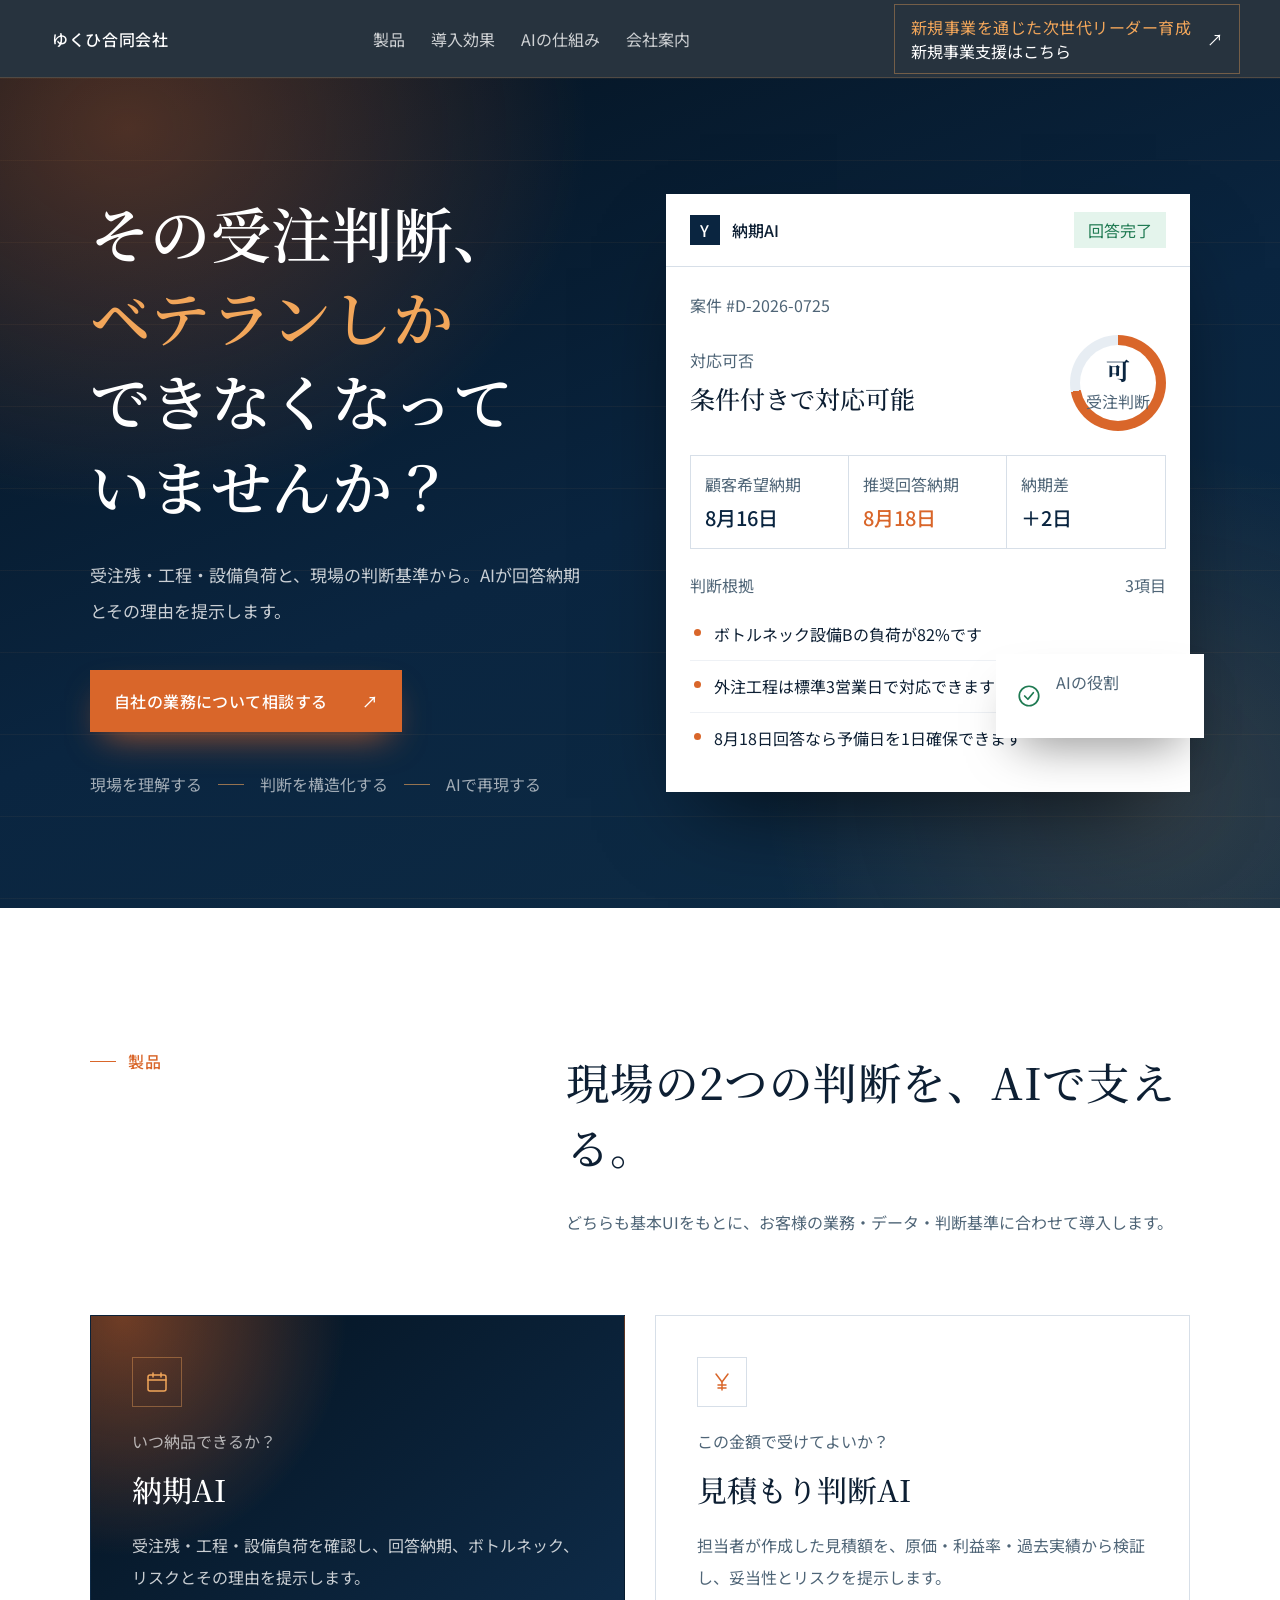
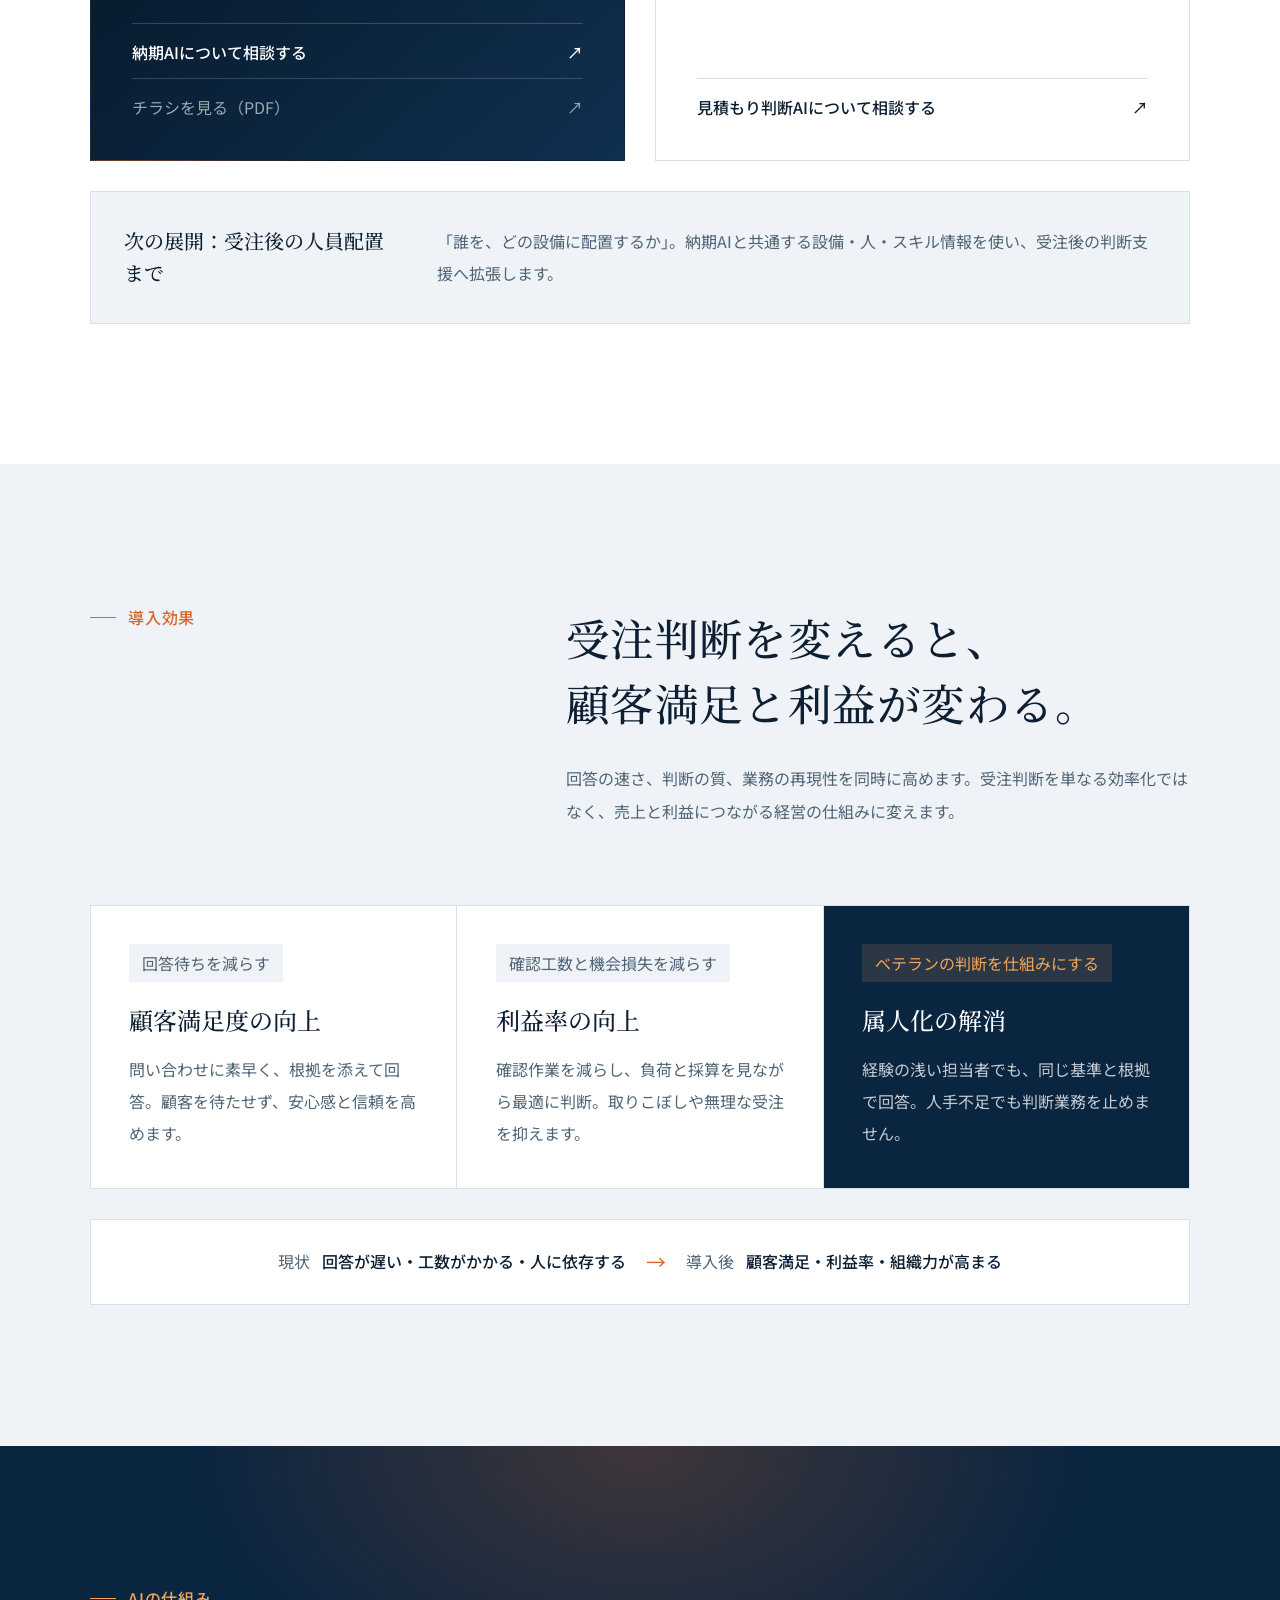
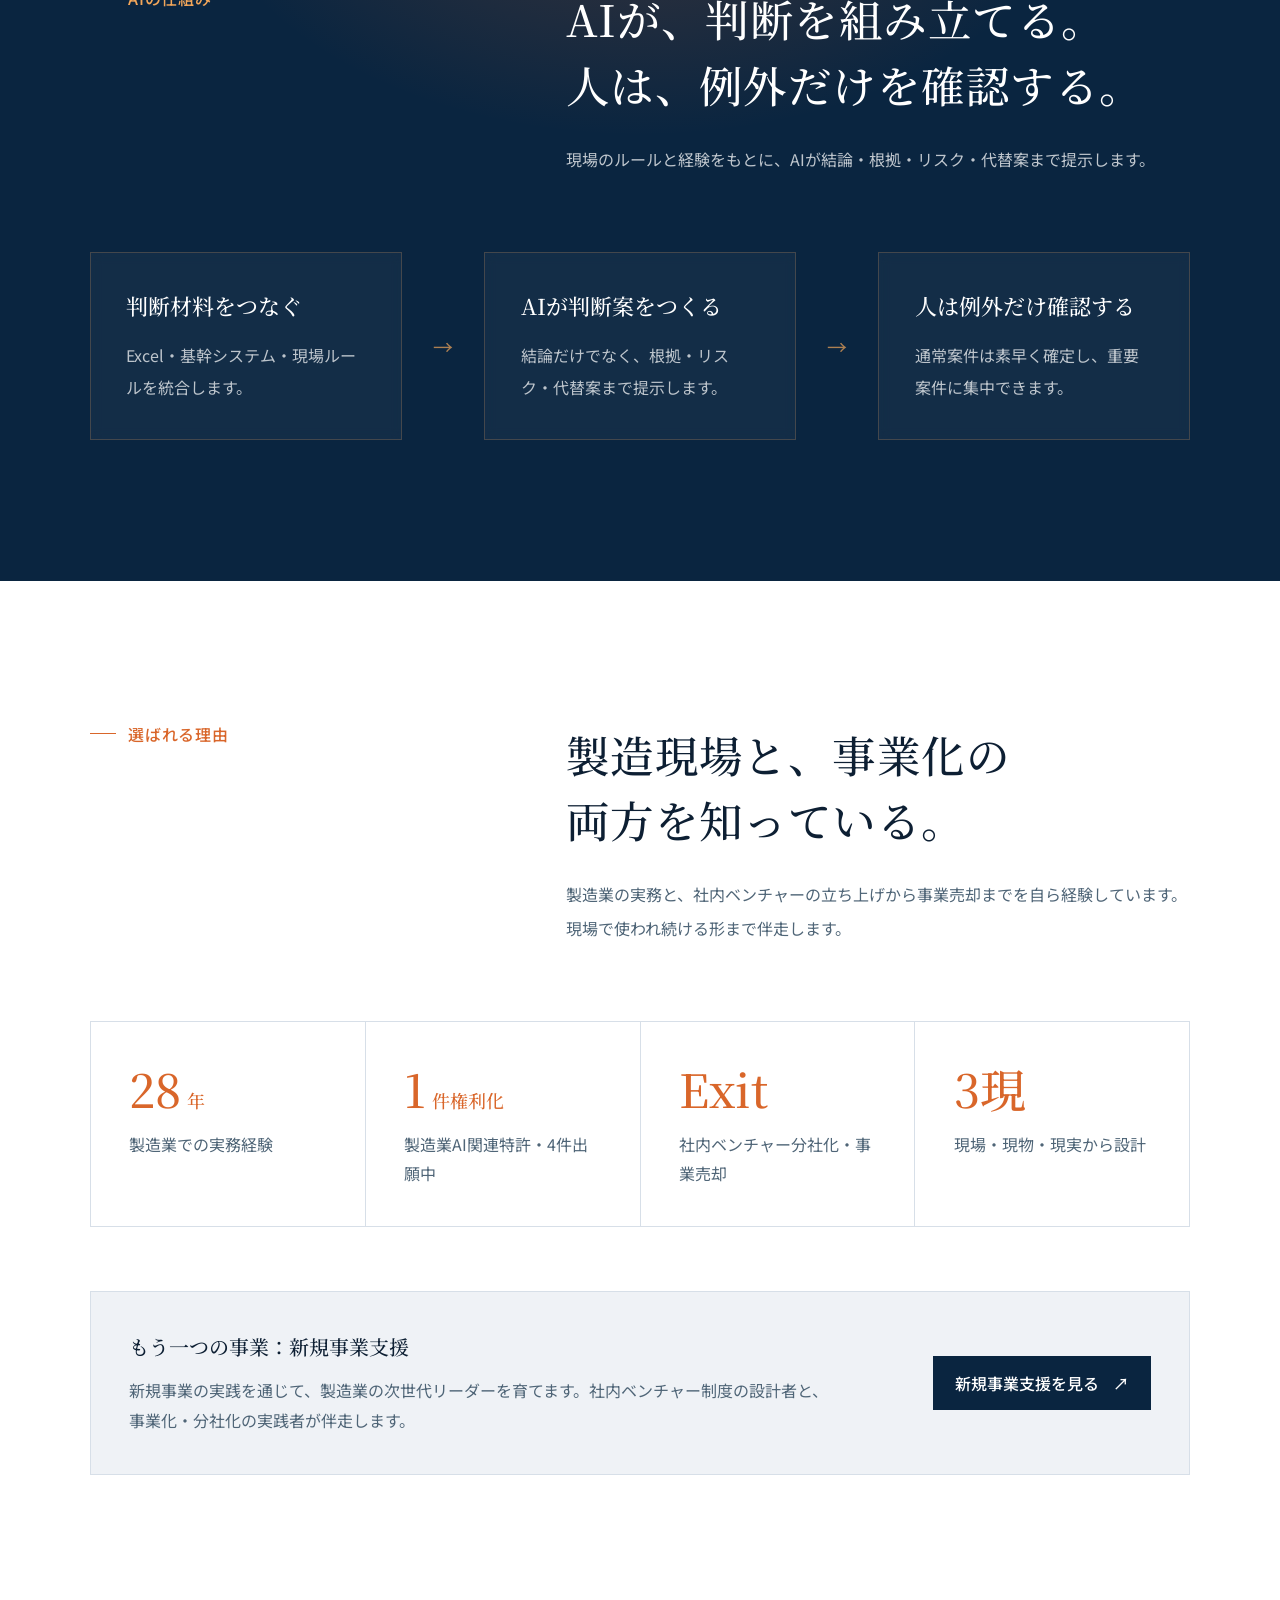
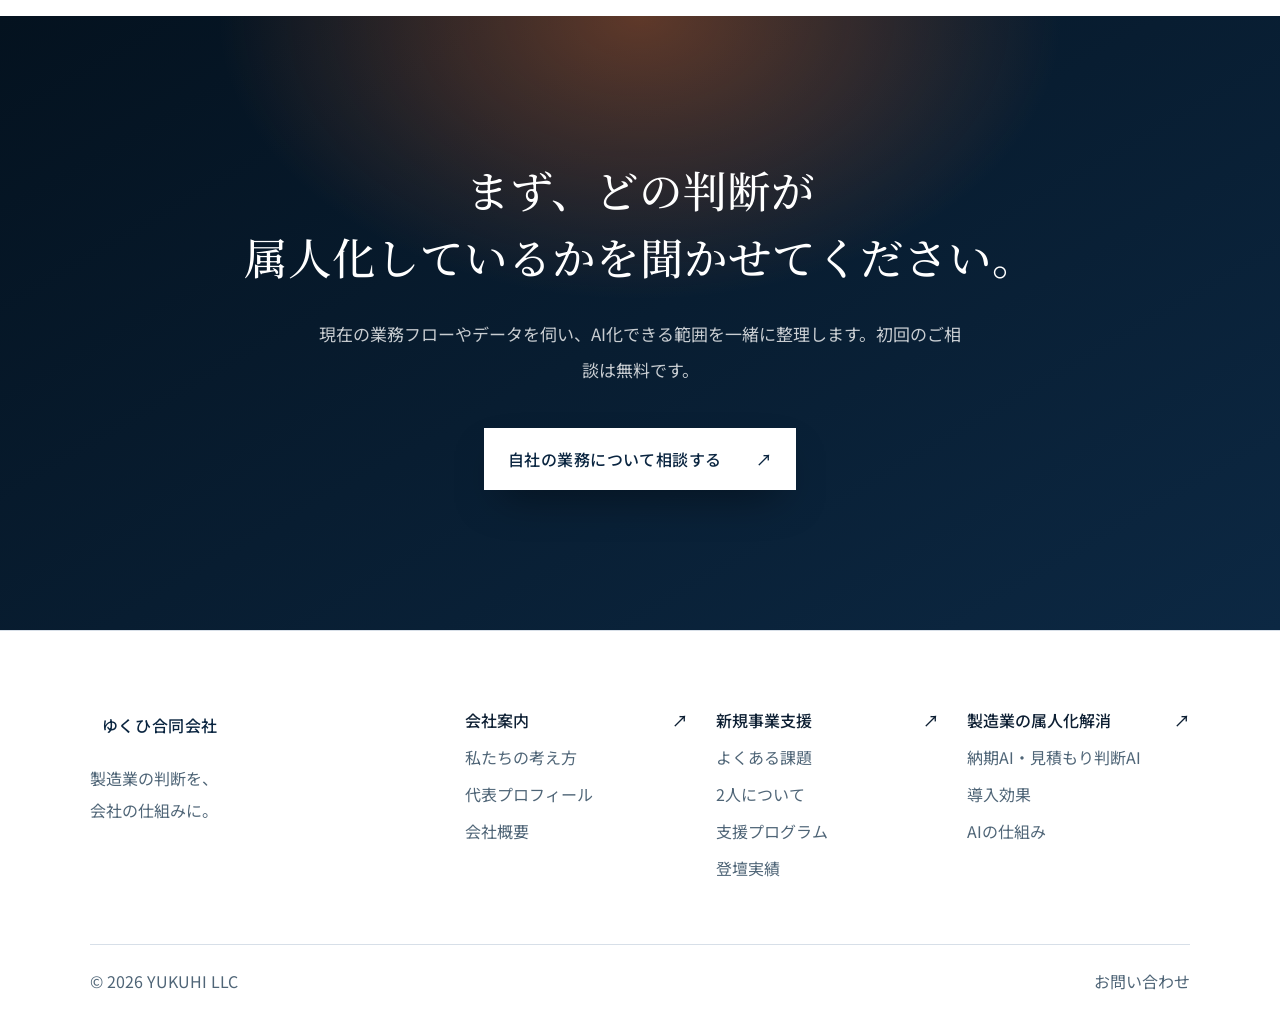
==== commit d5611139: "Update index.html" ====
--- a/index.html
+++ b/index.html
@@ -1,557 +1,541 @@
-<!doctype html>
+<!DOCTYPE html>
 <html lang="ja">
 <head>
   <meta charset="utf-8">
   <meta name="viewport" content="width=device-width, initial-scale=1">
-  <meta name="description" content="納期回答・見積もり判断など、製造現場の属人化した判断をAIで会社の仕組みに変える、ゆくひ合同会社の製造業判断AI。">
-  <title>YUKUHI 製造業判断AI</title>
+  <meta name="description" content="納期回答や見積もり判断など、ベテランに依存した製造現場の判断を、根拠とともに再現できる仕組みへ。ゆくひ合同会社の製造業判断AI。">
+  <title>製造業判断AI | ゆくひ合同会社</title>
+  <link rel="preconnect" href="https://fonts.googleapis.com">
+  <link rel="preconnect" href="https://fonts.gstatic.com" crossorigin>
+  <link href="https://fonts.googleapis.com/css2?family=Noto+Sans+JP:wght@400;500;700&family=Noto+Serif+JP:wght@400;500;600&display=swap" rel="stylesheet">
   <style>
-
 :root {
-  --navy: #071b2e;
-  --navy-2: #0c2942;
-  --blue: #d9662a;
-  --cyan: #f2a65a;
-  --ink: #132338;
-  --muted: #637083;
-  --line: #dce4ec;
-  --paper: #f4f7fa;
+  --abyss: #04121f;
+  --navy: #0a2540;
+  --amber: #d9662a;
+  --amber-light: #f2a65a;
+  --mist: #eff2f6;
+  --ink: #0d1f33;
+  --muted: #4f6577;
+  --line: #d7dfe8;
   --white: #ffffff;
-  --font-geist-mono: 'SFMono-Regular', Menlo, Consolas, monospace;
-  --font-geist-sans: -apple-system, 'Segoe UI', 'Noto Sans JP', sans-serif;
+  --serif: "Noto Serif JP", "Yu Mincho", serif;
+  --sans: "Noto Sans JP", -apple-system, "Segoe UI", sans-serif;
 }
 
 * { box-sizing: border-box; }
 html { scroll-behavior: smooth; }
 body {
-  margin: 0;
-  color: var(--ink);
-  background: var(--white);
-  font-family: "Noto Sans JP", "Yu Gothic", "Hiragino Kaku Gothic ProN", sans-serif;
-  letter-spacing: .02em;
+  margin: 0; font-family: var(--sans); font-weight: 400; font-size: 16px;
+  color: var(--ink); background: var(--white); -webkit-font-smoothing: antialiased;
 }
 a { color: inherit; text-decoration: none; }
-
-.site-header {
-  height: 78px;
-  padding: 0 clamp(24px, 5vw, 80px);
-  display: flex;
-  align-items: center;
-  justify-content: space-between;
-  border-bottom: 1px solid rgba(255,255,255,.13);
-  position: fixed;
-  inset: 0 0 auto;
-  z-index: 20;
-  color: white;
-  background: rgba(6,24,39,.93);
-  backdrop-filter: blur(14px);
-}
-.logo { display: flex; align-items: center; gap: 12px; font-size: 14px; font-weight: 700; letter-spacing: .08em; }
-.logo-symbol { width: 34px; height: 34px; display: grid; place-items: center; border: 1px solid rgba(255,255,255,.55); font-family: serif; font-size: 18px; }
-.logo-image { height: 32px; width: auto; display: block; border-radius: 4px; }
-.site-header nav { display: flex; gap: clamp(18px, 2.5vw, 38px); font-size: 12px; color: rgba(255,255,255,.68); }
-.site-header nav a:hover { color: #fff; }
-.header-business-cta { min-width: 284px; padding: 10px 15px; color: var(--navy); background: #f0a961; display: flex; align-items: center; justify-content: space-between; gap: 18px; font-size: 12px; font-weight: 750; white-space: nowrap; box-shadow: 0 7px 24px rgba(0,0,0,.18); transition: .2s ease; }
-.header-business-cta:hover { background: white; transform: translateY(-1px); }
-.header-business-cta span, .header-business-cta small { display: block; }
-.header-business-cta small { margin-bottom: 2px; color: #31566b; font-size: 8px; font-weight: 550; letter-spacing: .08em; }
-
-.hero {
-  min-height: 800px;
-  padding: 148px clamp(24px, 6.5vw, 104px) 80px;
+h1, h2, h3 { font-family: var(--serif); font-weight: 500; margin: 0; }
+p { margin: 0; }
+dl, dd { margin: 0; }
+img { max-width: 100%; }
+:focus-visible { outline: 2px solid var(--amber-light); outline-offset: 3px; }
+
+.y-wrap { padding: 0 clamp(22px, 7vw, 112px); }
+.y-section { padding: clamp(84px, 11vw, 148px) 0; }
+
+/* ── header ── */
+.y-header {
+  position: sticky; top: 0; z-index: 50;
+  height: 78px; display: flex; align-items: center; justify-content: space-between;
+  gap: 20px; padding: 0 clamp(16px, 3.4vw, 40px);
+  background: rgba(4,18,31,.86); backdrop-filter: blur(14px);
+  border-bottom: 1px solid rgba(242,166,90,.2); color: var(--white);
+}
+.y-logo { display: flex; align-items: center; gap: 12px; font-size: 16px; font-weight: 500; letter-spacing: .04em; }
+.y-logo img { height: 34px; width: auto; display: block; border-radius: 4px; }
+.y-nav { display: flex; gap: 26px; font-size: 16px; }
+.y-nav a { position: relative; padding: 6px 0; color: rgba(255,255,255,.78); transition: color .25s; }
+.y-nav a::after { content: ""; position: absolute; left: 0; bottom: 0; width: 0; height: 1px; background: var(--amber-light); transition: width .3s ease; }
+.y-nav a:hover { color: var(--white); }
+.y-nav a:hover::after { width: 100%; }
+.y-header-cta {
+  display: flex; align-items: center; gap: 16px; padding: 10px 16px;
+  border: 1px solid rgba(242,166,90,.38); font-size: 16px; line-height: 1.5;
+  transition: border-color .25s, background .25s;
+}
+.y-header-cta:hover { border-color: var(--amber-light); background: rgba(217,102,42,.16); }
+.y-header-cta small { display: block; font-size: 16px; color: var(--amber-light); letter-spacing: .03em; }
+
+/* ── hero ── */
+.y-hero {
+  position: relative; overflow: hidden; color: var(--white);
   background:
-    radial-gradient(circle at 78% 35%, rgba(217,102,42,.28), transparent 27%),
-    linear-gradient(125deg, #061827 0%, #0a253b 65%, #0d3048 100%);
-  color: white;
-  display: grid;
-  grid-template-columns: .9fr 1.1fr;
-  align-items: center;
-  gap: clamp(48px, 7vw, 110px);
-  overflow: hidden;
-}
-.eyebrow { font-family: var(--font-geist-mono), monospace; font-size: 11px; font-weight: 650; letter-spacing: .18em; color: #b8703c; display: flex; align-items: center; gap: 10px; margin: 0 0 26px; }
-.eyebrow span { width: 30px; height: 1px; background: currentColor; }
-.hero .eyebrow, .eyebrow.light { color: #f2a65a; }
-.hero h1 { margin: 0; font-family: "Noto Serif JP", "Yu Mincho", serif; font-weight: 500; letter-spacing: .01em; font-size: clamp(38px, 3.15vw, 50px); line-height: 1.48; }
-.hero h1 em { color: #f2a65a; font-style: normal; }
-.hero-lead { font-size: clamp(15px, 1.35vw, 19px); line-height: 2; color: rgba(255,255,255,.71); margin: 34px 0 36px; }
-.hero-actions { display: flex; align-items: center; gap: 30px; }
-.button { display: inline-flex; align-items: center; justify-content: space-between; gap: 38px; padding: 17px 22px; font-size: 13px; font-weight: 650; min-width: 220px; }
-.primary { background: #fff; color: var(--navy); }
-.text-link { font-size: 13px; color: rgba(255,255,255,.74); border-bottom: 1px solid rgba(255,255,255,.35); padding-bottom: 4px; }
-.hero-proof { display: flex; align-items: center; gap: 15px; margin-top: 52px; font-size: 10px; letter-spacing: .1em; color: rgba(255,255,255,.44); }
-.hero-proof i { width: 24px; height: 1px; background: rgba(255,255,255,.25); }
-
-.hero-visual { position: relative; min-width: 0; }
-.visual-glow { position: absolute; inset: -20%; background: radial-gradient(circle, rgba(242,166,90,.22), transparent 58%); }
-.product-screen { position: relative; width: 100%; max-width: 680px; margin: auto; background: #f4f7fa; color: var(--ink); border: 1px solid rgba(255,255,255,.32); box-shadow: 0 36px 90px rgba(0,0,0,.42); transform: perspective(1300px) rotateY(-3deg) rotateX(1deg); }
-.screen-bar { height: 56px; background: #fff; border-bottom: 1px solid #dce4ea; display: flex; align-items: center; justify-content: space-between; padding: 0 20px; font-size: 12px; }
-.screen-brand { display: flex; align-items: center; gap: 10px; font-weight: 700; }
-.brand-mark { display: grid; place-items: center; width: 26px; height: 26px; background: var(--navy); color: white; }
-.screen-status { color: #258b67; background: #e7f5ee; padding: 6px 10px; border-radius: 20px; }
-.screen-body { padding: clamp(20px, 3vw, 34px); }
-.screen-kicker { font: 10px var(--font-geist-mono), monospace; color: #8692a1; letter-spacing: .08em; }
-.screen-title-row { display: flex; align-items: center; justify-content: space-between; margin: 20px 0 24px; }
-.screen-title-row p { margin: 0 0 7px; color: #647386; font-size: 11px; }
-.screen-title-row h3 { margin: 0; font-size: clamp(18px, 2vw, 27px); }
-.score-ring { width: 70px; height: 70px; border: 5px solid #4bb59b; border-left-color: #d7e4e2; border-radius: 50%; display: grid; place-content: center; text-align: center; }
-.score-ring strong { font-size: 21px; line-height: 1; }
-.score-ring span { font-size: 8px; color: #7b8795; }
-.screen-metrics { display: grid; grid-template-columns: repeat(3,1fr); background: white; border: 1px solid #dce4ea; }
-.screen-metrics div { padding: 16px; border-right: 1px solid #dce4ea; }
-.screen-metrics div:last-child { border: 0; }
-.screen-metrics span { display: block; color: #7c8997; font-size: 9px; margin-bottom: 7px; }
-.screen-metrics strong { font-size: clamp(12px, 1.3vw, 17px); }
-.good { color: #278a6b; }
-.reason-panel { margin-top: 15px; background: white; border: 1px solid #dce4ea; }
-.reason-head { padding: 12px 15px; display: flex; justify-content: space-between; border-bottom: 1px solid #e5eaef; font-size: 10px; font-weight: 700; }
-.reason-head span:last-child { color: #8994a0; font-weight: 400; }
-.reason-panel ul { list-style: none; padding: 5px 15px 10px; margin: 0; }
-.reason-panel li { font-size: clamp(11px, 1vw, 13px); padding: 9px 0; display: flex; align-items: center; gap: 9px; border-bottom: 1px solid #edf0f3; }
-.reason-panel li:last-child { border: 0; }
-.dot { width: 7px; height: 7px; border-radius: 50%; flex: 0 0 auto; }
-.good-dot { background: #40ad8b; }.warn-dot { background: #e6a139; }
-.float-card { position: absolute; background: rgba(255,255,255,.96); color: var(--ink); box-shadow: 0 15px 40px rgba(0,0,0,.23); padding: 13px 17px; display: flex; align-items: center; gap: 12px; min-width: 190px; }
-.float-card small, .float-card strong { display: block; }.float-card small { font-size: 8px; color: #82909e; margin-bottom: 3px; }.float-card strong { font-size: 10px; }
-.float-icon { width: 30px; height: 30px; display: grid; place-items: center; border-radius: 50%; font-weight: 800; font-size: 11px; color: #208969; background: #ddf2eb; }
-.float-top { right: -35px; top: 17%; }
-
-.section { padding: 120px clamp(24px, 7vw, 112px); }
-.section-heading { display: grid; grid-template-columns: 1fr 1.25fr .75fr; gap: 40px; align-items: end; margin-bottom: 58px; }
-.section-heading .eyebrow { align-self: start; }
-.section-heading h2, .how h2, .final-cta h2 { font-family: "Noto Serif JP", "Yu Mincho", serif; font-size: clamp(32px, 3.4vw, 50px); font-weight: 500; line-height: 1.48; margin: 0; }
-.section-heading > p:last-child { color: var(--muted); line-height: 1.9; font-size: 13px; }
-.product-grid { display: grid; grid-template-columns: repeat(2, 1fr); border: 1px solid var(--line); max-width: 1060px; margin-left: auto; }
-.product-card { padding: 34px; min-height: 420px; border-right: 1px solid var(--line); display: flex; flex-direction: column; transition: .25s ease; }
-.product-card:last-child { border: 0; }.product-card:hover { background: #f8fafc; transform: translateY(-4px); box-shadow: 0 15px 35px rgba(19,35,56,.08); }
-.product-card.featured { background: var(--navy); color: white; }
-.card-top { display: flex; justify-content: space-between; font: 10px var(--font-geist-mono), monospace; color: #8896a5; }
-.card-top b { color: #378f70; background: #e5f4ee; padding: 5px 8px; font-weight: 600; }.featured .card-top b { color: #f2c896; background: rgba(74,177,148,.15); }
-.card-icon { width: 48px; height: 48px; display: grid; place-items: center; border: 1px solid #cbd6e0; margin: 48px 0 28px; color: #c1631f; font-weight: 700; }
-.featured .card-icon { border-color: rgba(255,255,255,.3); color: #f2a65a; }
-.calendar-icon { font-size: 12px; }.yen-icon { font-size: 19px; }
-.card-question { font-size: 13px; color: #5a6b7a; margin: 0 0 8px; }.featured .card-question { color: #a3b5c4; }
-.product-card h3 { margin: 0 0 18px; font-size: 26px; }.product-card > p:not(.card-question) { color: var(--muted); line-height: 1.9; font-size: 14px; margin: 0 0 26px; }.featured > p:not(.card-question) { color: rgba(255,255,255,.68); }
-.product-card a, .quiet-link { margin-top: auto; font-size: 12px; font-weight: 650; display: flex; justify-content: space-between; border-top: 1px solid var(--line); padding-top: 17px; }.featured a { border-color: rgba(255,255,255,.16); }.quiet-link { color: #83909d; }
-.card-secondary-link { margin-top: 12px !important; border-top: 0 !important; padding-top: 0 !important; font-size: 11px !important; font-weight: 500 !important; color: #8aa0b3 !important; }
-.featured .card-secondary-link { color: rgba(255,255,255,.5) !important; }
-.next-expansion { max-width: 1060px; margin: 20px 0 0 auto; border: 1px solid var(--line); padding: 25px 30px; display: grid; grid-template-columns: 1.1fr 1.7fr .8fr; align-items: center; gap: 30px; background: #f8fafc; }
-.next-expansion span { font: 9px var(--font-geist-mono), monospace; color: #6a8499; letter-spacing: .15em; }
-.next-expansion h3 { font: 500 19px "Noto Serif JP", serif; margin: 9px 0 0; }
-.next-expansion p { color: var(--muted); font-size: 11px; line-height: 1.8; }
-.next-expansion b { text-align: right; color: #6a7886; font-size: 10px; letter-spacing: .06em; }
-
-.outcomes { background: #eef3f7; }
-.outcomes-heading { display: grid; grid-template-columns: .7fr 2fr; gap: 40px; align-items: start; margin-bottom: 60px; }
-.outcomes-heading h2 { font-family: "Noto Serif JP", "Yu Mincho", serif; font-size: clamp(32px, 3.5vw, 52px); font-weight: 500; line-height: 1.5; margin: 0; }
-.outcomes-heading > div > p { max-width: 760px; color: var(--muted); font-size: 14px; line-height: 2; margin: 25px 0 0; }
-.outcome-flow { display: grid; grid-template-columns: repeat(3, 1fr); background: white; border: 1px solid #d5e0e8; }
-.outcome-flow article { min-height: 300px; padding: 34px; border-right: 1px solid #d5e0e8; position: relative; }
-.outcome-flow article:last-child { border-right: 0; }
-.outcome-flow article::after { content: "→"; position: absolute; right: -13px; top: 50%; width: 26px; height: 26px; display: grid; place-items: center; border-radius: 50%; background: #eef3f7; color: #52748d; font-size: 12px; z-index: 1; }
-.outcome-flow article:last-child::after { display: none; }
-.outcome-number { font: 10px var(--font-geist-mono), monospace; color: #b8703c; letter-spacing: .12em; }
-.outcome-before { display: inline-block; margin: 44px 0 16px; padding: 6px 10px; background: #edf1f4; color: #778592; font-size: 10px; }
-.outcome-flow h3 { margin: 0 0 17px; font: 500 25px "Noto Serif JP", serif; color: #123a57; }
-.outcome-flow article > p:last-child { color: var(--muted); font-size: 13px; line-height: 1.9; margin: 0; }
-.outcome-flow .impact-card { background: var(--navy); color: white; }
-.impact-card .outcome-number { color: #f2a65a; }
-.impact-card .outcome-before { background: rgba(255,255,255,.1); color: rgba(255,255,255,.58); }
-.outcome-flow .impact-card h3 { color: white; }
-.outcome-flow .impact-card > p:last-child { color: rgba(255,255,255,.6); }
-.outcome-summary { margin: 22px 0 0; padding: 26px 28px; display: flex; align-items: center; justify-content: center; gap: 20px; background: white; border: 1px solid #d5e0e8; color: #384c5e; font-size: 15px; }
-.outcome-summary span { color: #c1631f; font: 700 12px var(--font-geist-mono), monospace; letter-spacing: .14em; }
-.outcome-summary i { color: #d9662a; font-style: normal; font-size: 22px; }
-
-.how { background: var(--navy); color: white; }
-.how-copy { display: grid; grid-template-columns: .7fr 1.3fr .8fr; gap: 40px; align-items: end; }
-.how-copy > p:last-child { color: rgba(255,255,255,.55); font-size: 13px; line-height: 1.9; }
-.steps { margin-top: 72px; display: grid; grid-template-columns: 1fr auto 1fr auto 1fr; align-items: center; gap: 32px; }
-.steps article { border-top: 1px solid rgba(255,255,255,.2); padding-top: 25px; min-height: 150px; }
-.steps article span { color: #f2a65a; font: 10px var(--font-geist-mono), monospace; }.steps article h3 { margin: 17px 0 10px; font-size: 19px; }.steps article p { color: rgba(255,255,255,.58); font-size: 13px; line-height: 1.8; }.steps > i { font-style: normal; color: #4b6476; }
-
-.trust { background: var(--paper); }
-.trust-heading { grid-template-columns: .7fr 1.8fr; }
-.numbers { display: grid; grid-template-columns: repeat(4, 1fr); border-top: 1px solid #cdd8e1; border-bottom: 1px solid #cdd8e1; }
-.numbers div { padding: 40px 24px; border-right: 1px solid #cdd8e1; }.numbers div:last-child { border: 0; }
-.numbers strong { display: block; font: 500 clamp(36px, 4vw, 56px) var(--font-geist-sans), sans-serif; color: #c1631f; margin-bottom: 15px; }.numbers strong small { font-size: 14px; margin-left: 5px; }.numbers span { font-size: 14px; color: #56666f; }
-.new-business-banner { padding: 34px clamp(24px, 7vw, 112px); background: #eef3f7; border-top: 1px solid #d6e1e9; display: flex; align-items: center; justify-content: space-between; gap: 40px; }
-.new-business-banner > div { display: flex; align-items: center; gap: 28px; }
-.new-business-banner span { font: 9px var(--font-geist-mono), monospace; color: #b8703c; letter-spacing: .16em; white-space: nowrap; }
-.new-business-banner p { margin: 0; color: #43596b; font: 500 16px "Noto Serif JP", serif; }
-.new-business-banner a { min-width: 210px; padding: 14px 0; display: flex; justify-content: space-between; border-bottom: 1px solid #7290a4; color: #c1631f; font-size: 12px; font-weight: 650; }
-
-.final-cta { padding: 110px 24px; text-align: center; background: linear-gradient(135deg, #0a263b, #0d3b55); color: white; }.final-cta .eyebrow { justify-content: center; }.final-cta > p:not(.eyebrow) { color: rgba(255,255,255,.58); margin: 28px 0 38px; font-size: 13px; }.white-button { background: white; color: var(--navy); margin: auto; }
-.site-footer { position: relative; overflow: hidden; padding: 76px clamp(24px, 6vw, 90px) 28px; background: #eef2f5; color: var(--navy); }
-.footer-curve { position: absolute; right: -12vw; bottom: -22vw; width: 58vw; height: 34vw; min-width: 620px; min-height: 360px; border-radius: 100% 0 0; background: #d9662a; transform: rotate(-4deg); transform-origin: bottom right; }
-.footer-main, .footer-bottom { position: relative; z-index: 1; }
-.footer-main { display: grid; grid-template-columns: .8fr 2.2fr; gap: clamp(60px, 10vw, 150px); align-items: start; }
-.footer-logo { color: var(--navy); font-size: 16px; }
-.footer-logo .logo-symbol { border-color: rgba(7,27,46,.4); }
-.footer-brand > p { margin: 30px 0 0; color: #6b7885; font: 500 15px/1.9 "Noto Serif JP", serif; }
-.footer-nav { display: grid; grid-template-columns: repeat(3, 1fr); gap: clamp(34px, 5vw, 78px); }
-.footer-nav > div { display: flex; flex-direction: column; align-items: flex-start; gap: 16px; }
-.footer-nav a, .footer-nav span { color: #778491; font-size: 11px; line-height: 1.55; }
-.footer-nav a { transition: color .2s ease; }
-.footer-nav a:hover { color: #d9662a; }
-.footer-nav .footer-heading { width: 100%; margin-bottom: 5px; color: var(--navy); font-size: 13px; font-weight: 750; display: flex; align-items: center; justify-content: space-between; gap: 14px; }
-.footer-bottom { margin-top: 76px; padding-top: 22px; border-top: 1px solid #ced7df; display: flex; align-items: center; justify-content: space-between; max-width: 74%; }
-.footer-bottom small { color: #8a949e; font-size: 9px; }
-.footer-bottom > div { display: flex; align-items: center; gap: 25px; }
-.footer-bottom a { color: #566674; font-size: 10px; font-weight: 650; }
-.html-download { padding: 8px 12px; border: 1px solid #aebbc6; letter-spacing: .04em; transition: .2s ease; }
-.html-download:hover { border-color: #d9662a; color: #d9662a; }
-
-.company-header { background: rgba(6,24,39,.97); }
-.company-back-link { color: #f2a65a; font-size: 11px; display: flex; align-items: center; gap: 14px; padding-bottom: 5px; border-bottom: 1px solid rgba(242,166,90,.5); }
-.company-page { background: white; }
-.company-hero { min-height: 620px; padding: 178px clamp(24px, 7vw, 112px) 100px; background: radial-gradient(circle at 80% 28%, rgba(242,166,90,.24), transparent 28%), linear-gradient(125deg, #061827, #0d3048); color: white; display: flex; flex-direction: column; justify-content: center; }
-.company-hero h1 { margin: 0; font: 500 clamp(44px, 5.4vw, 76px)/1.42 "Noto Serif JP", "Yu Mincho", serif; letter-spacing: .02em; }
-.company-hero > p:last-child { margin: 38px 0 0; color: rgba(255,255,255,.62); font-size: 15px; line-height: 2.1; }
-.company-message { display: grid; grid-template-columns: .65fr 1.7fr; gap: clamp(40px, 8vw, 130px); }
-.company-message h2, .company-section-title h2, .company-contact h2 { margin: 0; font: 500 clamp(34px, 3.8vw, 54px)/1.5 "Noto Serif JP", "Yu Mincho", serif; }
-.company-message > div > p { max-width: 780px; color: var(--muted); font-size: 14px; line-height: 2.2; margin: 30px 0 0; }
-.company-businesses { background: var(--paper); }
-.company-section-title { display: grid; grid-template-columns: .65fr 1.7fr; gap: clamp(40px, 8vw, 130px); margin-bottom: 58px; }
-.company-business-grid { margin-left: auto; max-width: 1060px; display: grid; grid-template-columns: 1fr 1fr; border: 1px solid var(--line); }
-.company-business-grid article { min-height: 330px; padding: 38px; background: white; border-right: 1px solid var(--line); display: flex; flex-direction: column; }
-.company-business-grid article:last-child { border: 0; background: var(--navy); color: white; }
-.company-business-grid article > span { color: #b8703c; font: 10px var(--font-geist-mono), monospace; }
-.company-business-grid h3 { margin: 50px 0 17px; font: 500 26px "Noto Serif JP", serif; }
-.company-business-grid p { color: var(--muted); font-size: 13px; line-height: 2; margin: 0 0 28px; }
-.company-business-grid article:last-child p { color: rgba(255,255,255,.6); }
-.company-business-grid a { margin-top: auto; padding-top: 16px; border-top: 1px solid var(--line); font-size: 12px; font-weight: 650; display: flex; justify-content: space-between; }
-.company-business-grid article:last-child a { border-color: rgba(255,255,255,.16); }
-.company-profile { background: var(--navy); color: white; display: grid; grid-template-columns: .8fr 1.2fr; gap: clamp(60px, 10vw, 160px); }
-.profile-role { color: #f2a65a; font-size: 12px; letter-spacing: .15em; margin: 0 0 15px; }
-.profile-title h2 { margin: 0; font: 500 clamp(38px, 4.5vw, 62px) "Noto Serif JP", serif; }
-.profile-en { color: rgba(255,255,255,.35); font: 10px var(--font-geist-mono), monospace; letter-spacing: .18em; }
-.profile-copy > p { color: rgba(255,255,255,.65); font-size: 14px; line-height: 2.1; margin: 0 0 22px; }
-.profile-copy ul { list-style: none; padding: 0; margin: 42px 0 0; border-top: 1px solid rgba(255,255,255,.16); }
-.profile-copy li { padding: 16px 0; border-bottom: 1px solid rgba(255,255,255,.16); color: rgba(255,255,255,.8); font-size: 12px; }
-.company-outline dl { max-width: 920px; margin: 0 0 0 auto; border-top: 1px solid var(--line); }
-.company-outline dl div { display: grid; grid-template-columns: 180px 1fr; padding: 24px 0; border-bottom: 1px solid var(--line); }
-.company-outline dt { color: #708090; font-size: 11px; }
-.company-outline dd { margin: 0; font-size: 13px; }
-.company-outline dd a { color: #c1631f; border-bottom: 1px solid #8bb7ce; }
-.company-contact { padding: 100px 24px; text-align: center; color: white; background: linear-gradient(135deg, #0b263b, #0d3d57); }
-.company-contact .eyebrow { justify-content: center; }
-.company-contact h2 { margin-bottom: 38px; }
-
+    radial-gradient(58% 74% at 10% 6%, rgba(217,102,42,.34), transparent 62%),
+    radial-gradient(46% 62% at 90% 86%, rgba(242,166,90,.16), transparent 66%),
+    linear-gradient(158deg, var(--abyss) 0%, #0a2540 52%, #0e2c45 100%);
+}
+.y-hero::before {
+  content: ""; position: absolute; inset: 0; pointer-events: none;
+  background-image: linear-gradient(rgba(242,166,90,.05) 1px, transparent 1px);
+  background-size: 100% 82px;
+}
+.y-hero-inner {
+  position: relative; display: grid; grid-template-columns: 1fr 1.05fr;
+  gap: clamp(48px, 6vw, 92px); align-items: center;
+  padding-top: clamp(76px, 9vw, 112px); padding-bottom: clamp(76px, 9vw, 112px);
+}
+.y-hero h1 { font-size: clamp(36px, 4.7vw,64px); line-height: 1.4; font-weight: 600; letter-spacing: .01em; }
+.y-hero h1 em { font-style: normal; color: var(--amber-light); }
+.y-hero-lead { margin-top: 30px; max-width: 30em; font-size: 17px; line-height: 2.1; color: rgba(255,255,255,.78); }
+.y-hero-actions { margin-top: 42px; display: flex; align-items: center; gap: 24px; flex-wrap: wrap; }
+.y-steps-inline { margin-top: 40px; display: flex; align-items: center; gap: 16px; flex-wrap: wrap; font-size: 16px; color: rgba(255,255,255,.62); }
+.y-steps-inline i { font-style: normal; width: 26px; height: 1px; background: rgba(242,166,90,.6); }
+
+.y-btn {
+  display: inline-flex; align-items: center; justify-content: space-between; gap: 34px;
+  min-width: 296px; padding: 19px 24px; background: var(--amber); color: var(--white);
+  font-size: 16px; font-weight: 500; letter-spacing: .03em;
+  box-shadow: 0 16px 36px -14px rgba(217,102,42,.85);
+  transition: transform .25s cubic-bezier(.2,.7,.3,1), box-shadow .25s, background .25s;
+}
+.y-btn:hover { transform: translateY(-2px); background: #e5742f; box-shadow: 0 22px 44px -14px rgba(217,102,42,.95); }
+
+/* ── hero mockup ── */
+.y-screen { position: relative; }
+.y-screen-card {
+  background: var(--white); color: var(--ink);
+  box-shadow: 0 40px 90px -34px rgba(0,0,0,.7); overflow: hidden;
+}
+.y-screen-top {
+  display: flex; align-items: center; justify-content: space-between; gap: 16px;
+  padding: 18px 24px; border-bottom: 1px solid var(--line);
+}
+.y-screen-brand { display: flex; align-items: center; gap: 12px; font-size: 16px; font-weight: 500; }
+.y-screen-mark { width: 30px; height: 30px; display: grid; place-items: center; background: var(--navy); color: var(--white); font-size: 16px; }
+.y-screen-state { padding: 6px 14px; font-size: 16px; color: #1f7a52; background: #e4f4ec; }
+.y-screen-body { padding: 26px 24px 28px; }
+.y-screen-case { font-size: 16px; color: var(--muted); }
+.y-verdict { margin-top: 18px; display: flex; align-items: center; justify-content: space-between; gap: 20px; }
+.y-verdict-label { font-size: 16px; color: var(--muted); }
+.y-verdict h3 { margin-top: 8px; font-size: 25px; line-height: 1.5; }
+.y-ring {
+  flex: none; width: 96px; height: 96px; border-radius: 50%; display: grid; place-items: center; text-align: center;
+  background: conic-gradient(var(--amber) 0 72%, #e7edf3 72% 100%);
+}
+.y-ring span { width: 76px; height: 76px; border-radius: 50%; background: var(--white); display: grid; place-items: center; align-content: center; gap: 2px; }
+.y-ring b { font-family: var(--serif); font-size: 24px; color: var(--navy); }
+.y-ring small { font-size: 16px; color: var(--muted); }
+.y-dates { margin-top: 24px; display: grid; grid-template-columns: repeat(3, 1fr); border: 1px solid var(--line); }
+.y-dates div { padding: 16px 14px; border-right: 1px solid var(--line); }
+.y-dates div:last-child { border-right: 0; }
+.y-dates dt { font-size: 16px; color: var(--muted); }
+.y-dates dd { margin-top: 7px; font-size: 20px; font-weight: 500; color: var(--navy); }
+.y-dates .is-key dd { color: var(--amber); }
+.y-reasons { margin-top: 24px; }
+.y-reasons-head { display: flex; align-items: center; justify-content: space-between; font-size: 16px; color: var(--muted); }
+.y-reasons ul { margin: 12px 0 0; padding: 0; list-style: none; }
+.y-reasons li { position: relative; padding: 12px 0 12px 24px; font-size: 16px; line-height: 1.7; border-bottom: 1px solid #eef1f5; }
+.y-reasons li:last-child { border-bottom: 0; }
+.y-reasons li::before { content: ""; position: absolute; left: 4px; top: 20px; width: 7px; height: 7px; border-radius: 50%; background: var(--amber); }
+.y-screen-badge {
+  position: absolute; right: -14px; bottom: 54px; display: flex; align-items: center; gap: 14px;
+  padding: 16px 20px; background: var(--white); box-shadow: 0 24px 50px -22px rgba(0,0,0,.55);
+}
+.y-screen-badge svg { color: #1f7a52; flex: none; }
+.y-screen-badge small { display: block; font-size: 16px; color: var(--muted); }
+.y-screen-badge b { display: block; margin-top: 4px; font-size: 16px; font-weight: 500; }
+
+/* ── section heads ── */
+.y-head { display: grid; grid-template-columns: .78fr 1.22fr; gap: clamp(32px, 6vw, 96px); align-items: start; }
+.y-kicker { display: flex; align-items: center; gap: 12px; font-size: 16px; font-weight: 500; letter-spacing: .06em; color: var(--amber); }
+.y-kicker::before { content: ""; width: 26px; height: 1px; background: currentColor; }
+.y-h2 { font-size: clamp(29px, 3.4vw,48px); line-height: 1.5; letter-spacing: .01em; }
+.y-note { margin-top: 26px; font-size: 16px; line-height: 2.1; color: var(--muted); max-width: 42em; }
+.y-dark .y-kicker { color: var(--amber-light); }
+.y-dark .y-note { color: rgba(255,255,255,.74); }
+
+/* ── products ── */
+.y-product-grid { margin-top: clamp(48px, 6vw, 76px); display: grid; grid-template-columns: 1fr 1fr; gap: clamp(20px, 2.4vw, 30px); }
+.y-product {
+  display: flex; flex-direction: column; padding: clamp(30px, 3.2vw, 46px);
+  border: 1px solid var(--line); background: var(--white);
+  transition: border-color .3s, box-shadow .3s, transform .3s cubic-bezier(.2,.7,.3,1);
+}
+.y-product:hover { border-color: var(--amber); box-shadow: 0 24px 54px -32px rgba(10,37,64,.5); transform: translateY(-4px); }
+.y-product.is-lead {
+  color: var(--white); border-color: transparent;
+  background: radial-gradient(70% 90% at 6% 0%, rgba(217,102,42,.5), transparent 60%), linear-gradient(140deg, var(--abyss), #103050);
+}
+.y-product-icon { width: 50px; height: 50px; display: grid; place-items: center; border: 1px solid var(--line); color: var(--amber); }
+.y-product.is-lead .y-product-icon { border-color: rgba(242,166,90,.4); color: var(--amber-light); }
+.y-product-q { margin-top: 26px; font-size: 16px; color: var(--muted); }
+.y-product.is-lead .y-product-q { color: rgba(255,255,255,.66); }
+.y-product h3 { margin-top: 10px; font-size: clamp(24px, 2.4vw,30px); }
+.y-product > p { margin-top: 18px; font-size: 16px; line-height: 2; color: var(--muted); }
+.y-product.is-lead > p { color: rgba(255,255,255,.78); }
+.y-product-links { margin-top: auto; padding-top: 30px; display: grid; gap: 14px; }
+.y-product-link {
+  display: flex; align-items: center; justify-content: space-between; gap: 20px;
+  padding-top: 16px; border-top: 1px solid var(--line); font-size: 16px; font-weight: 500;
+  transition: color .25s;
+}
+.y-product.is-lead .y-product-link { border-color: rgba(255,255,255,.18); }
+.y-product-link:hover { color: var(--amber); }
+.y-product.is-lead .y-product-link:hover { color: var(--amber-light); }
+.y-product-link.is-sub { font-weight: 400; color: var(--muted); }
+.y-product.is-lead .y-product-link.is-sub { color: rgba(255,255,255,.6); }
+
+.y-next {
+  margin-top: clamp(22px, 2.4vw, 30px); padding: clamp(24px, 2.6vw, 34px);
+  border: 1px solid var(--line); background: var(--mist);
+  display: grid; grid-template-columns: .8fr 2.2fr; gap: clamp(20px, 4vw, 56px); align-items: center;
+}
+.y-next h3 { font-size: 20px; line-height: 1.6; }
+.y-next p { font-size: 16px; line-height: 2; color: var(--muted); }
+
+/* ── outcomes ── */
+.y-outcomes { background: var(--mist); }
+.y-outcome-grid { margin-top: clamp(48px, 6vw, 76px); display: grid; grid-template-columns: repeat(3, 1fr); gap: 1px; background: var(--line); border: 1px solid var(--line); }
+.y-outcome { padding: clamp(28px, 3vw, 42px); background: var(--white); transition: background .3s, transform .3s cubic-bezier(.2,.7,.3,1); }
+.y-outcome:hover { background: #fbf8f5; transform: translateY(-3px); }
+.y-outcome.is-key { background: var(--navy); color: var(--white); }
+.y-outcome.is-key:hover { background: #0d2c4b; }
+.y-outcome-chip { display: inline-block; padding: 7px 13px; font-size: 16px; color: var(--muted); background: var(--mist); }
+.y-outcome.is-key .y-outcome-chip { color: var(--amber-light); background: rgba(242,166,90,.14); }
+.y-outcome h3 { margin-top: 20px; font-size: 24px; }
+.y-outcome p { margin-top: 16px; font-size: 16px; line-height: 2; color: var(--muted); }
+.y-outcome.is-key p { color: rgba(255,255,255,.76); }
+.y-shift {
+  margin-top: clamp(22px, 2.4vw, 30px); padding: 24px clamp(20px, 3vw, 36px);
+  border: 1px solid var(--line); background: var(--white);
+  display: flex; align-items: center; justify-content: center; gap: 20px; flex-wrap: wrap;
+  font-size: 16px; line-height: 1.8;
+}
+.y-shift dt { color: var(--muted); }
+.y-shift dd { font-weight: 500; }
+.y-shift div { display: flex; align-items: center; gap: 12px; }
+.y-shift i { font-style: normal; font-size: 20px; color: var(--amber); }
+
+/* ── how ── */
+.y-dark { position: relative; overflow: hidden; color: var(--white); background: var(--navy); }
+.y-dark::before { content: ""; position: absolute; inset: 0; pointer-events: none; background: radial-gradient(52% 58% at 50% 0%, rgba(217,102,42,.26), transparent 68%); }
+.y-dark > * { position: relative; }
+.y-steps { margin-top: clamp(48px, 6vw, 76px); display: grid; grid-template-columns: 1fr auto 1fr auto 1fr; gap: clamp(18px, 2.4vw, 32px); align-items: stretch; }
+.y-step { padding: clamp(26px, 2.8vw, 36px); border: 1px solid rgba(242,166,90,.22); background: rgba(255,255,255,.04); backdrop-filter: blur(6px); transition: border-color .3s, background .3s, transform .3s cubic-bezier(.2,.7,.3,1); }
+.y-step:hover { border-color: rgba(242,166,90,.5); background: rgba(255,255,255,.07); transform: translateY(-4px); }
+.y-step h3 { font-size: 22px; line-height: 1.55; }
+.y-step p { margin-top: 16px; font-size: 16px; line-height: 2; color: rgba(255,255,255,.72); }
+.y-step-arrow { display: grid; place-items: center; font-size: 20px; color: rgba(242,166,90,.7); }
+
+/* ── credentials ── */
+.y-numbers { margin-top: clamp(48px, 6vw, 76px); display: grid; grid-template-columns: repeat(4, 1fr); gap: 1px; background: var(--line); border: 1px solid var(--line); }
+.y-numbers div { padding: clamp(30px, 3vw, 42px); background: var(--white); }
+.y-numbers b { display: block; font-family: var(--serif); font-size: clamp(34px, 3.6vw,52px); font-weight: 500; color: var(--amber); line-height: 1.2; }
+.y-numbers b small { font-size: 18px; margin-left: 6px; }
+.y-numbers span { display: block; margin-top: 14px; font-size: 16px; line-height: 1.8; color: var(--muted); }
+
+/* ── cross banner ── */
+.y-cross {
+  margin-top: clamp(48px, 5vw, 72px); padding: clamp(28px, 3vw, 40px);
+  border: 1px solid var(--line); background: var(--mist);
+  display: flex; align-items: center; justify-content: space-between; gap: 24px; flex-wrap: wrap;
+}
+.y-cross h3 { font-size: 20px; line-height: 1.6; }
+.y-cross p { margin-top: 12px; font-size: 16px; line-height: 1.9; color: var(--muted); max-width: 44em; }
+.y-cross a { display: inline-flex; align-items: center; gap: 14px; padding: 15px 22px; font-size: 16px; font-weight: 500; color: var(--white); background: var(--navy); transition: background .25s, transform .25s; }
+.y-cross a:hover { background: #123253; transform: translateY(-2px); }
+
+/* ── cta ── */
+.y-cta {
+  position: relative; overflow: hidden; text-align: center; color: var(--white);
+  padding: clamp(88px, 11vw, 140px) clamp(22px, 7vw, 112px);
+  background: radial-gradient(50% 70% at 50% 0%, rgba(217,102,42,.42), transparent 66%), linear-gradient(150deg, var(--abyss), #0c2843);
+}
+.y-cta h2 { font-size: clamp(28px, 3.4vw,46px); line-height: 1.55; }
+.y-cta p { margin: 26px auto 40px; max-width: 38em; font-size: 17px; line-height: 2.1; color: rgba(255,255,255,.78); }
+.y-cta .y-btn { margin: 0 auto; background: var(--white); color: var(--navy); box-shadow: 0 18px 44px -18px rgba(0,0,0,.6); }
+.y-cta .y-btn:hover { background: #fdf0e6; }
+
+/* ── footer ── */
+.y-footer { padding: clamp(56px, 6vw, 84px) clamp(22px, 7vw, 112px) 40px; background: var(--white); border-top: 1px solid var(--line); }
+.y-footer-main { display: grid; grid-template-columns: .9fr 2.1fr; gap: clamp(36px, 5vw, 80px); }
+.y-footer-brand .y-logo { color: var(--navy); }
+.y-footer-brand p { margin-top: 20px; font-size: 16px; line-height: 2; color: var(--muted); }
+.y-footer-nav { display: grid; grid-template-columns: repeat(3, 1fr); gap: 28px; }
+.y-footer-nav div { display: flex; flex-direction: column; gap: 13px; font-size: 16px; color: var(--muted); }
+.y-footer-heading { font-weight: 500; color: var(--ink); display: flex; justify-content: space-between; }
+.y-footer-nav a:hover { color: var(--amber); }
+.y-footer-bottom { margin-top: clamp(40px, 5vw, 64px); padding-top: 24px; border-top: 1px solid var(--line); display: flex; align-items: center; justify-content: space-between; gap: 20px; font-size: 16px; color: var(--muted); }
+.y-footer-bottom a:hover { color: var(--amber); }
+
+/* ── responsive ── */
+@media (max-width: 1240px) { .y-nav { gap: 18px; } }
+@media (max-width: 1120px) {
+  .y-hero-inner { grid-template-columns: 1fr; gap: 58px; }
+  .y-head { grid-template-columns: 1fr; gap: 26px; }
+  .y-steps { grid-template-columns: 1fr; }
+  .y-step-arrow { transform: rotate(90deg); }
+  .y-numbers { grid-template-columns: repeat(2, 1fr); }
+  .y-screen-badge { position: static; margin-top: 18px; }
+}
 @media (max-width: 980px) {
-  .site-header nav { display: none; }
-  .hero { grid-template-columns: 1fr; padding-top: 130px; }
-  .hero-copy { max-width: 680px; }
-  .hero-visual { max-width: 720px; width: 92%; margin: 15px auto 0; }
-  .section-heading, .how-copy { grid-template-columns: 1fr; }
-  .outcomes-heading { grid-template-columns: 1fr; }
-  .section-heading .eyebrow { margin-bottom: 0; }
-  .product-grid { grid-template-columns: 1fr; }
-  .product-card { border-right: 0; border-bottom: 1px solid var(--line); min-height: 370px; }
-  .steps { grid-template-columns: 1fr; }.steps > i { transform: rotate(90deg); text-align: center; }
-  .numbers { grid-template-columns: 1fr 1fr; }.numbers div:nth-child(2) { border-right: 0; }.numbers div:nth-child(-n+2) { border-bottom: 1px solid #cdd8e1; }
-  .next-expansion { grid-template-columns: 1fr; }
-  .outcome-flow { grid-template-columns: 1fr; }
-  .outcome-flow article { border-right: 0; border-bottom: 1px solid #d5e0e8; }
-  .outcome-flow article:last-child { border-bottom: 0; }
-  .outcome-flow article::after { right: auto; left: 50%; top: auto; bottom: -13px; transform: rotate(90deg); }
-  .next-expansion b { text-align: left; }
-  .company-message, .company-section-title, .company-profile { grid-template-columns: 1fr; }
-  .company-business-grid { grid-template-columns: 1fr; }
-  .company-business-grid article { border-right: 0; border-bottom: 1px solid var(--line); }
-}
-
-@media (max-width: 600px) {
-  .site-header { height: 68px; padding: 0 14px; }.site-header .logo > span:last-child { display: none; }
-  .header-business-cta { min-width: 0; padding: 9px 11px; gap: 8px; font-size: 10px; }
-  .header-business-cta small { font-size: 7px; letter-spacing: .03em; }
-  .hero { min-height: auto; padding: 115px 22px 70px; gap: 70px; }.hero h1 { font-size: 39px; }.hero-lead br { display: none; }.hero-actions { align-items: flex-start; flex-direction: column; }.hero-proof { flex-wrap: wrap; margin-top: 38px; }
-  .hero-visual { width: 100%; }.product-screen { transform: none; }.float-card { display: none; }.screen-metrics { grid-template-columns: 1fr; }.screen-metrics div { border-right: 0; border-bottom: 1px solid #dce4ea; }.score-ring { width: 58px; height: 58px; }
-  .section { padding: 80px 22px; }.section-heading { margin-bottom: 40px; }.section-heading h2, .how h2, .final-cta h2 { font-size: 31px; }.product-card { padding: 28px; }
-  .numbers { grid-template-columns: 1fr; }.numbers div { border-right: 0 !important; border-bottom: 1px solid #cdd8e1 !important; }.numbers div:last-child { border-bottom: 0 !important; }
-  .next-expansion { padding: 24px; }
-  .outcome-flow article { min-height: auto; padding: 28px; }
-  .outcome-before { margin-top: 30px; }
-  .outcome-summary { align-items: flex-start; flex-direction: column; gap: 9px; }
-  .outcome-summary i { transform: rotate(90deg); align-self: center; }
-  .new-business-banner, .new-business-banner > div { align-items: flex-start; flex-direction: column; }
-  .new-business-banner { gap: 22px; padding: 30px 22px; }
-  .new-business-banner > div { gap: 10px; }
-  .new-business-banner a { width: 100%; }
-  .company-back-link { font-size: 10px; gap: 7px; }
-  .company-hero { min-height: 540px; padding: 140px 22px 80px; }
-  .company-hero > p:last-child br { display: none; }
-  .company-business-grid article { min-height: 300px; padding: 28px; }
-  .company-outline dl div { grid-template-columns: 1fr; gap: 10px; }
-  .company-contact { padding: 80px 22px; }
-  .site-footer { padding: 58px 22px 24px; }
-  .footer-curve { right: -430px; bottom: -280px; min-width: 640px; min-height: 430px; opacity: .9; }
-  .footer-main { grid-template-columns: 1fr; gap: 48px; }
-  .footer-nav { grid-template-columns: 1fr; gap: 38px; }
-  .footer-brand > p { margin-top: 22px; }
-  .footer-bottom { max-width: 100%; margin-top: 55px; align-items: flex-start; flex-direction: column-reverse; gap: 24px; }
-  .footer-bottom > div { align-items: flex-start; flex-direction: column; gap: 15px; }
-}
+  .y-nav { display: none; }
+  .y-header-cta { max-width: 48vw; }
+  .y-product-grid { grid-template-columns: 1fr; }
+  .y-outcome-grid { grid-template-columns: 1fr; }
+  .y-next, .y-cross { grid-template-columns: 1fr; display: grid; }
+  .y-footer-main { grid-template-columns: 1fr; }
+  .y-footer-nav { grid-template-columns: 1fr; gap: 24px; }
+}
+@media (max-width: 620px) {
+  .y-header { height: 68px; }
+  .y-logo span { display: none; }
+  .y-header-cta { gap: 10px; padding: 8px 12px; }
+  .y-btn { min-width: 100%; gap: 18px; }
+  .y-numbers { grid-template-columns: 1fr; }
+  .y-dates { grid-template-columns: 1fr; }
+  .y-dates div { border-right: 0; border-bottom: 1px solid var(--line); }
+  .y-dates div:last-child { border-bottom: 0; }
+  .y-verdict { flex-direction: column; align-items: flex-start; }
+  .y-footer-bottom { flex-direction: column; align-items: flex-start; }
+}
+@media (prefers-reduced-motion: reduce) { * { animation: none !important; transition: none !important; scroll-behavior: auto !important; } }
+  
+body small { font-size: 16px; }
 </style>
 </head>
 <body>
 
-      <header class="site-header">
-        <a class="logo" href="#top" aria-label="ゆくひ合同会社 トップ">
-          <img src="logo.png" alt="ゆくひ合同会社" class="logo-image">
-          <span>ゆくひ合同会社</span>
-        </a>
-        <nav aria-label="メインナビゲーション">
-          <a href="#products">納期AI</a>
-          <a href="#outcomes">導入効果</a>
-          <a href="#how">導入イメージ</a>
-          <a href="/company">YUKUHI</a>
-        </nav>
-        <a class="header-business-cta" href="https://yukuhi.jp/new-business.html">
-          <span><small>社内ベンチャー立案・分社化・Exit</small>経験者による新規事業支援はこちら</span>
-          <span aria-hidden="true">↗</span>
-        </a>
-      </header>
-
-      <main id="top">
-        <section class="hero">
-          <div class="hero-copy">
-            <p class="eyebrow"><span></span> DELIVERY RESPONSE AI</p>
-            <h1>
-              その受注判断、
-              <br>
-              <em>ベテランしか</em>
-              <br>
-              できなくなって
-              <br>
-              いませんか？
-            </h1>
-            <p class="hero-lead">
-              受注残・工程・設備負荷と現場の判断基準から、
-              <br>
-              AIが回答納期とその理由を提示します。
-            </p>
-            <div class="hero-actions">
-              <a class="button primary" href="https://docs.google.com/forms/d/e/1FAIpQLScLbG5qD7wTBJntIeyR8NH2iJitugVgDQIYSMOuSAIQ6_lTxw/viewform" target="_blank" rel="noreferrer">
-                自社でできるか相談する <span aria-hidden="true">↗</span>
-              </a>
+<header class="y-header">
+  <a class="y-logo" href="/" aria-label="ゆくひ合同会社 トップ">
+    <img src="logo.png" alt=""><span>ゆくひ合同会社</span>
+  </a>
+  <nav class="y-nav" aria-label="メインナビゲーション">
+    <a href="#products">製品</a>
+    <a href="#outcomes">導入効果</a>
+    <a href="#how">AIの仕組み</a>
+    <a href="/company">会社案内</a>
+  </nav>
+  <a class="y-header-cta" href="/new-business.html">
+    <span><small>新規事業を通じた次世代リーダー育成</small>新規事業支援はこちら</span>
+    <span aria-hidden="true">↗</span>
+  </a>
+</header>
+
+<main>
+
+  <section class="y-hero" aria-labelledby="hero-title">
+    <div class="y-wrap y-hero-inner">
+      <div>
+        <h1 id="hero-title">その受注判断、<br><em>ベテランしか</em><br>できなくなって<br>いませんか？</h1>
+        <p class="y-hero-lead">受注残・工程・設備負荷と、現場の判断基準から。AIが回答納期とその理由を提示します。</p>
+        <div class="y-hero-actions">
+          <a class="y-btn" href="https://docs.google.com/forms/d/e/1FAIpQLScLbG5qD7wTBJntIeyR8NH2iJitugVgDQIYSMOuSAIQ6_lTxw/viewform" target="_blank" rel="noreferrer">
+            自社の業務について相談する <span aria-hidden="true">↗</span>
+          </a>
+        </div>
+        <p class="y-steps-inline">現場を理解する <i aria-hidden="true"></i> 判断を構造化する <i aria-hidden="true"></i> AIで再現する</p>
+      </div>
+
+      <div class="y-screen">
+        <div class="y-screen-card" role="img" aria-label="納期AIの判定結果画面のイメージ。8月18日の回答納期と判断根拠を提示しています。">
+          <div class="y-screen-top">
+            <p class="y-screen-brand"><span class="y-screen-mark">Y</span>納期AI</p>
+            <span class="y-screen-state">回答完了</span>
+          </div>
+          <div class="y-screen-body">
+            <p class="y-screen-case">案件 #D-2026-0725</p>
+            <div class="y-verdict">
+              <div>
+                <p class="y-verdict-label">対応可否</p>
+                <h3>条件付きで対応可能</h3>
+              </div>
+              <div class="y-ring" aria-hidden="true"><span><b>可</b><small>受注判断</small></span></div>
             </div>
-            <div class="hero-proof">
-              <span>現場を理解する</span><i></i>
-              <span>判断を構造化する</span><i></i>
-              <span>AIで再現する</span>
+            <dl class="y-dates">
+              <div><dt>顧客希望納期</dt><dd>8月16日</dd></div>
+              <div class="is-key"><dt>推奨回答納期</dt><dd>8月18日</dd></div>
+              <div><dt>納期差</dt><dd>＋2日</dd></div>
+            </dl>
+            <div class="y-reasons">
+              <div class="y-reasons-head"><span>判断根拠</span><span>3項目</span></div>
+              <ul>
+                <li>ボトルネック設備Bの負荷が82%です</li>
+                <li>外注工程は標準3営業日で対応できます</li>
+                <li>8月18日回答なら予備日を1日確保できます</li>
+              </ul>
             </div>
           </div>
-          <div class="hero-visual">
-            <div class="visual-glow"></div>
-            <div class="product-screen" aria-label="納期AIの画面イメージ">
-      <div class="screen-bar">
-        <div class="screen-brand">
-          <span class="brand-mark">Y</span>
-          <span>納期AI</span>
-        </div>
-        <span class="screen-status">回答完了</span>
-      </div>
-      <div class="screen-body">
-        <div class="screen-kicker">案件 #D-2026-0725</div>
-        <div class="screen-title-row">
-          <div>
-            <p>対応可否</p>
-            <h3>条件付きで対応可能</h3>
+        </div>
+        <div class="y-screen-badge">
+          <svg width="26" height="26" viewBox="0 0 24 24" fill="none" stroke="currentColor" stroke-width="1.6" stroke-linecap="round" stroke-linejoin="round" aria-hidden="true"><circle cx="12" cy="12" r="9"/><polyline points="8 12 11 15 16 9"/></svg>
+          <span><small>AIの役割</small><b>納期と根拠を提示</b></span>
+        </div>
+      </div>
+    </div>
+  </section>
+
+  <section class="y-section" id="products" aria-labelledby="products-title">
+    <div class="y-wrap">
+      <div class="y-head">
+        <p class="y-kicker">製品</p>
+        <div>
+          <h2 class="y-h2" id="products-title">現場の2つの判断を、AIで支える。</h2>
+          <p class="y-note">どちらも基本UIをもとに、お客様の業務・データ・判断基準に合わせて導入します。</p>
+        </div>
+      </div>
+
+      <div class="y-product-grid">
+        <article class="y-product is-lead">
+          <div class="y-product-icon" aria-hidden="true"><svg width="24" height="24" viewBox="0 0 24 24" fill="none" stroke="currentColor" stroke-width="1.5" stroke-linecap="round" stroke-linejoin="round"><rect x="3" y="5" width="18" height="16" rx="2"/><line x1="3" y1="10" x2="21" y2="10"/><line x1="8" y1="3" x2="8" y2="7"/><line x1="16" y1="3" x2="16" y2="7"/></svg></div>
+          <p class="y-product-q">いつ納品できるか？</p>
+          <h3>納期AI</h3>
+          <p>受注残・工程・設備負荷を確認し、回答納期、ボトルネック、リスクとその理由を提示します。</p>
+          <div class="y-product-links">
+            <a class="y-product-link" href="https://docs.google.com/forms/d/e/1FAIpQLScLbG5qD7wTBJntIeyR8NH2iJitugVgDQIYSMOuSAIQ6_lTxw/viewform" target="_blank" rel="noreferrer">納期AIについて相談する <span aria-hidden="true">↗</span></a>
+            <a class="y-product-link is-sub" href="nouki-ai-flyer.pdf" target="_blank" rel="noreferrer">チラシを見る（PDF） <span aria-hidden="true">↗</span></a>
           </div>
-          <div class="score-ring">
-            <strong>可</strong>
-            <span>受注判断</span>
+        </article>
+
+        <article class="y-product">
+          <div class="y-product-icon" aria-hidden="true"><svg width="24" height="24" viewBox="0 0 24 24" fill="none" stroke="currentColor" stroke-width="1.5" stroke-linecap="round" stroke-linejoin="round"><path d="M6 4l6 8 6-8"/><line x1="12" y1="12" x2="12" y2="20"/><line x1="8" y1="15" x2="16" y2="15"/><line x1="8" y1="18" x2="16" y2="18"/></svg></div>
+          <p class="y-product-q">この金額で受けてよいか？</p>
+          <h3>見積もり判断AI</h3>
+          <p>担当者が作成した見積額を、原価・利益率・過去実績から検証し、妥当性とリスクを提示します。</p>
+          <div class="y-product-links">
+            <a class="y-product-link" href="https://docs.google.com/forms/d/e/1FAIpQLScLbG5qD7wTBJntIeyR8NH2iJitugVgDQIYSMOuSAIQ6_lTxw/viewform" target="_blank" rel="noreferrer">見積もり判断AIについて相談する <span aria-hidden="true">↗</span></a>
           </div>
-        </div>
-        <div class="screen-metrics">
-          <div>
-            <span>顧客希望納期</span>
-            <strong>8月16日</strong>
-          </div>
-          <div>
-            <span>推奨回答納期</span>
-            <strong class="good">8月18日</strong>
-          </div>
-          <div>
-            <span>納期差</span>
-            <strong>＋2日</strong>
-          </div>
-        </div>
-        <div class="reason-panel">
-          <div class="reason-head">
-            <span>判断根拠</span>
-            <span>3項目</span>
-          </div>
-          <ul>
-            <li><i class="dot warn-dot"></i>ボトルネック設備Bの負荷が82%です</li>
-            <li><i class="dot good-dot"></i>外注工程は標準3営業日で対応できます</li>
-            <li><i class="dot good-dot"></i>8月18日回答なら予備日を1日確保できます</li>
-          </ul>
-        </div>
+        </article>
+      </div>
+
+      <div class="y-next">
+        <h3>次の展開：受注後の人員配置まで</h3>
+        <p>「誰を、どの設備に配置するか」。納期AIと共通する設備・人・スキル情報を使い、受注後の判断支援へ拡張します。</p>
       </div>
     </div>
-            <div class="float-card float-top">
-              <span class="float-icon"><svg width="14" height="14" viewBox="0 0 24 24" fill="none" stroke="currentColor" stroke-width="2.8" stroke-linecap="round" stroke-linejoin="round"><polyline points="4 12 10 18 20 6"/></svg></span>
-              <div><small>AIの役割</small><strong>納期と根拠を提示</strong></div>
-            </div>
-          </div>
-        </section>
-
-        <section class="products section" id="products">
-          <div class="section-heading">
-            <p class="eyebrow"><span></span> JUDGMENT AI</p>
-            <h2>現場の2つの判断を、<br>AIで支える。</h2>
-            <p>どちらも基本UIをもとに、お客様の業務・データ・判断基準に合わせて導入します。</p>
-          </div>
-          <div class="product-grid">
-            <article class="product-card featured">
-              <div class="card-top"><span>01</span><b>基本UIあり・個別導入</b></div>
-              <div class="card-icon calendar-icon"><svg width="22" height="22" viewBox="0 0 24 24" fill="none" stroke="currentColor" stroke-width="1.6" stroke-linecap="round" stroke-linejoin="round"><rect x="3" y="5" width="18" height="16" rx="2"/><line x1="3" y1="10" x2="21" y2="10"/><line x1="8" y1="3" x2="8" y2="7"/><line x1="16" y1="3" x2="16" y2="7"/></svg></div>
-              <p class="card-question">いつ納品できるか？</p>
-              <h3>納期AI</h3>
-              <p>受注残・工程・設備負荷を確認し、回答納期、ボトルネック、リスクとその理由を提示します。</p>
-              <a href="https://docs.google.com/forms/d/e/1FAIpQLScLbG5qD7wTBJntIeyR8NH2iJitugVgDQIYSMOuSAIQ6_lTxw/viewform" target="_blank" rel="noreferrer">まず相談する <span aria-hidden="true">↗</span></a>
-              <a href="nouki-ai-flyer.pdf" class="card-secondary-link" target="_blank" rel="noreferrer">チラシを見る（PDF）<span aria-hidden="true">↗</span></a>
-            </article>
-            <article class="product-card">
-              <div class="card-top"><span>02</span><b>基本UIあり・個別導入</b></div>
-              <div class="card-icon yen-icon"><svg width="22" height="22" viewBox="0 0 24 24" fill="none" stroke="currentColor" stroke-width="1.6" stroke-linecap="round" stroke-linejoin="round"><path d="M6 4l6 8 6-8"/><line x1="12" y1="12" x2="12" y2="20"/><line x1="8" y1="15" x2="16" y2="15"/><line x1="8" y1="18" x2="16" y2="18"/></svg></div>
-              <p class="card-question">この金額で受けてよいか？</p>
-              <h3>見積もり判断AI</h3>
-              <p>担当者が作成した見積額を、原価・利益率・過去実績から検証し、妥当性とリスクを提示します。</p>
-              <a href="https://docs.google.com/forms/d/e/1FAIpQLScLbG5qD7wTBJntIeyR8NH2iJitugVgDQIYSMOuSAIQ6_lTxw/viewform" target="_blank" rel="noreferrer">まず相談する <span aria-hidden="true">↗</span></a>
-            </article>
-          </div>
-          <div class="next-expansion">
-            <div>
-              <span>NEXT EXPANSION</span>
-              <h3>受注後の人員配置まで。</h3>
-            </div>
-            <p>「誰を、どの設備に配置するか」。納期AIと共通する設備・人・スキル情報を使い、受注後の判断支援へ拡張します。</p>
-            <b>人員配置AI — 次の展開</b>
-          </div>
-        </section>
-
-        <section class="outcomes section" id="outcomes">
-          <div class="outcomes-heading">
-            <p class="eyebrow"><span></span> BUSINESS IMPACT</p>
-            <div>
-              <h2>納期回答を変えると、<br>顧客満足と利益が変わる。</h2>
-              <p>回答の速さ、判断の質、業務の再現性を同時に高めます。納期回答を単なる効率化ではなく、売上と利益につながる経営の仕組みに変えます。</p>
-            </div>
-          </div>
-          <div class="outcome-flow" aria-label="納期AIの導入効果">
-            <article>
-              <span class="outcome-number">01</span>
-              <p class="outcome-before">回答待ちを減らす</p>
-              <h3>顧客満足度向上</h3>
-              <p>問い合わせに素早く、根拠を添えて回答。顧客を待たせず、安心感と信頼を高めます。</p>
-            </article>
-            <article>
-              <span class="outcome-number">02</span>
-              <p class="outcome-before">確認工数と機会損失を減らす</p>
-              <h3>利益率向上</h3>
-              <p>確認作業を減らし、負荷と採算を見ながら最適に判断。取りこぼしや無理な受注を抑えます。</p>
-            </article>
-            <article class="impact-card">
-              <span class="outcome-number">03</span>
-              <p class="outcome-before">ベテランの判断を仕組みにする</p>
-              <h3>属人化の解消</h3>
-              <p>経験の浅い担当者でも、同じ基準と根拠で回答。人手不足でも判断業務を止めません。</p>
-            </article>
-          </div>
-          <p class="outcome-summary">
-            <span>BEFORE</span> 回答が遅い・工数がかかる・人に依存する
-            <i aria-hidden="true">→</i>
-            <span>AFTER</span> 顧客満足・利益率・組織力が高まる
-          </p>
-        </section>
-
-        <section class="how section" id="how">
-          <div class="how-copy">
-            <p class="eyebrow light"><span></span> HOW IT WORKS</p>
-            <h2>AIが決めるのではない。<br>人が、よりよく決められる。</h2>
-            <p>現場の経験を置き換えるのではなく、判断の前提を見えるようにします。</p>
-          </div>
-          <div class="steps">
-            <article><span>01</span><h3>情報を集める</h3><p>Excel・基幹システム・現場のルールを接続</p></article>
-            <i>→</i>
-            <article><span>02</span><h3>AIが判断する</h3><p>結果だけでなく、根拠・リスク・代替案を提示</p></article>
-            <i>→</i>
-            <article><span>03</span><h3>人が承認する</h3><p>最後は担当者が確認し、判断履歴を蓄積</p></article>
-          </div>
-        </section>
-
-        <section class="trust section" id="company">
-          <div class="section-heading trust-heading">
-            <p class="eyebrow"><span></span> WHY YUKUHI</p>
-            <h2>製造現場と、事業化の<br>両方を知っている。</h2>
-          </div>
-          <div class="numbers">
-            <div><strong>25<small>年以上</small></strong><span>製造業での実務経験</span></div>
-            <div><strong>1<small>件権利化</small></strong><span>製造業AI関連特許・4件出願中</span></div>
-            <div><strong>Exit</strong><span>社内ベンチャー分社化・事業売却</span></div>
-            <div><strong>3現</strong><span>現場・現物・現実から設計</span></div>
-          </div>
-        </section>
-
-        <aside class="new-business-banner" aria-label="新規事業支援のご案内">
-          <div>
-            <span>ANOTHER BUSINESS</span>
-            <p>製造業の新規事業開発・事業化支援も行っています。</p>
-          </div>
-          <a href="https://yukuhi.jp/new-business.html">
-            新規事業支援はこちら <span aria-hidden="true">↗</span>
-          </a>
-        </aside>
-
-        <section class="final-cta">
-          <p class="eyebrow light"><span></span> START A CONVERSATION</p>
-          <h2>まず、どの判断が<br>属人化しているかを聞かせてください。</h2>
-          <p>現在の業務フローやデータを伺い、AI化できる範囲を一緒に整理します。</p>
-          <a class="button white-button" href="https://docs.google.com/forms/d/e/1FAIpQLScLbG5qD7wTBJntIeyR8NH2iJitugVgDQIYSMOuSAIQ6_lTxw/viewform" target="_blank" rel="noreferrer">
-            自社の業務について相談する <span aria-hidden="true">↗</span>
-          </a>
-        </section>
-      </main>
-
-      <footer class="site-footer">
-        <div class="footer-curve" aria-hidden="true"></div>
-        <div class="footer-main">
-          <div class="footer-brand">
-            <div class="logo footer-logo"><img src="logo.png" alt="ゆくひ合同会社" class="logo-image"><span>ゆくひ合同会社</span></div>
-            <p>製造業の判断を、<br>会社の仕組みに。</p>
-          </div>
-          <nav class="footer-nav" aria-label="フッターナビゲーション">
-            <div>
-              <a class="footer-heading" href="/company">会社概要 <span aria-hidden="true">↗</span></a>
-              <a href="/company#message">私たちについて</a>
-              <a href="/company#profile">代表プロフィール</a>
-              <a href="/company#outline">会社情報</a>
-            </div>
-            <div>
-              <a class="footer-heading" href="https://yukuhi.jp/new-business.html">新規事業支援 <span aria-hidden="true">↗</span></a>
-              <span>構想から事業化まで</span>
-              <span>社内ベンチャー・Exit経験</span>
-              <a href="https://yukuhi.jp/new-business.html">支援内容を見る</a>
-            </div>
-            <div>
-              <a class="footer-heading" href="#products">製造業の属人化解消 <span aria-hidden="true">↗</span></a>
-              <a href="#products">納期AI・見積もり判断AI</a>
-              <a href="#outcomes">導入効果</a>
-              <a href="#how">導入イメージ</a>
-            </div>
-          </nav>
-        </div>
-        <div class="footer-bottom">
-          <small>© 2026 YUKUHI LLC</small>
-          <div>
-            <a href="https://docs.google.com/forms/d/e/1FAIpQLScLbG5qD7wTBJntIeyR8NH2iJitugVgDQIYSMOuSAIQ6_lTxw/viewform" target="_blank" rel="noreferrer">お問い合わせ</a>
-            <a class="html-download" href="/yukuhi-judgment-ai.html" download>HTMLをダウンロード ↓</a>
-          </div>
-        </div>
-      </footer>
-    
+  </section>
+
+  <section class="y-section y-outcomes" id="outcomes" aria-labelledby="outcomes-title">
+    <div class="y-wrap">
+      <div class="y-head">
+        <p class="y-kicker">導入効果</p>
+        <div>
+          <h2 class="y-h2" id="outcomes-title">受注判断を変えると、<br>顧客満足と利益が変わる。</h2>
+          <p class="y-note">回答の速さ、判断の質、業務の再現性を同時に高めます。受注判断を単なる効率化ではなく、売上と利益につながる経営の仕組みに変えます。</p>
+        </div>
+      </div>
+
+      <div class="y-outcome-grid">
+        <article class="y-outcome">
+          <span class="y-outcome-chip">回答待ちを減らす</span>
+          <h3>顧客満足度の向上</h3>
+          <p>問い合わせに素早く、根拠を添えて回答。顧客を待たせず、安心感と信頼を高めます。</p>
+        </article>
+        <article class="y-outcome">
+          <span class="y-outcome-chip">確認工数と機会損失を減らす</span>
+          <h3>利益率の向上</h3>
+          <p>確認作業を減らし、負荷と採算を見ながら最適に判断。取りこぼしや無理な受注を抑えます。</p>
+        </article>
+        <article class="y-outcome is-key">
+          <span class="y-outcome-chip">ベテランの判断を仕組みにする</span>
+          <h3>属人化の解消</h3>
+          <p>経験の浅い担当者でも、同じ基準と根拠で回答。人手不足でも判断業務を止めません。</p>
+        </article>
+      </div>
+
+      <dl class="y-shift">
+        <div><dt>現状</dt><dd>回答が遅い・工数がかかる・人に依存する</dd></div>
+        <i aria-hidden="true">→</i>
+        <div><dt>導入後</dt><dd>顧客満足・利益率・組織力が高まる</dd></div>
+      </dl>
+    </div>
+  </section>
+
+  <section class="y-section y-dark" id="how" aria-labelledby="how-title">
+    <div class="y-wrap">
+      <div class="y-head">
+        <p class="y-kicker">AIの仕組み</p>
+        <div>
+          <h2 class="y-h2" id="how-title">AIが、判断を組み立てる。<br>人は、例外だけを確認する。</h2>
+          <p class="y-note">現場のルールと経験をもとに、AIが結論・根拠・リスク・代替案まで提示します。</p>
+        </div>
+      </div>
+      <div class="y-steps">
+        <article class="y-step"><h3>判断材料をつなぐ</h3><p>Excel・基幹システム・現場ルールを統合します。</p></article>
+        <div class="y-step-arrow" aria-hidden="true">→</div>
+        <article class="y-step"><h3>AIが判断案をつくる</h3><p>結論だけでなく、根拠・リスク・代替案まで提示します。</p></article>
+        <div class="y-step-arrow" aria-hidden="true">→</div>
+        <article class="y-step"><h3>人は例外だけ確認する</h3><p>通常案件は素早く確定し、重要案件に集中できます。</p></article>
+      </div>
+    </div>
+  </section>
+
+  <section class="y-section" id="why" aria-labelledby="why-title">
+    <div class="y-wrap">
+      <div class="y-head">
+        <p class="y-kicker">選ばれる理由</p>
+        <div>
+          <h2 class="y-h2" id="why-title">製造現場と、事業化の<br>両方を知っている。</h2>
+          <p class="y-note">製造業の実務と、社内ベンチャーの立ち上げから事業売却までを自ら経験しています。現場で使われ続ける形まで伴走します。</p>
+        </div>
+      </div>
+
+      <div class="y-numbers">
+        <div><b>28<small>年</small></b><span>製造業での実務経験</span></div>
+        <div><b>1<small>件権利化</small></b><span>製造業AI関連特許・4件出願中</span></div>
+        <div><b>Exit</b><span>社内ベンチャー分社化・事業売却</span></div>
+        <div><b>3現</b><span>現場・現物・現実から設計</span></div>
+      </div>
+
+      <div class="y-cross">
+        <div>
+          <h3>もう一つの事業：新規事業支援</h3>
+          <p>新規事業の実践を通じて、製造業の次世代リーダーを育てます。社内ベンチャー制度の設計者と、事業化・分社化の実践者が伴走します。</p>
+        </div>
+        <a href="/new-business.html">新規事業支援を見る <span aria-hidden="true">↗</span></a>
+      </div>
+    </div>
+  </section>
+
+  <section class="y-cta" id="contact" aria-labelledby="cta-title">
+    <h2 id="cta-title">まず、どの判断が<br>属人化しているかを聞かせてください。</h2>
+    <p>現在の業務フローやデータを伺い、AI化できる範囲を一緒に整理します。初回のご相談は無料です。</p>
+    <a class="y-btn" href="https://docs.google.com/forms/d/e/1FAIpQLScLbG5qD7wTBJntIeyR8NH2iJitugVgDQIYSMOuSAIQ6_lTxw/viewform" target="_blank" rel="noreferrer">
+      自社の業務について相談する <span aria-hidden="true">↗</span>
+    </a>
+  </section>
+
+</main>
+
+<footer class="y-footer">
+  <div class="y-footer-main">
+    <div class="y-footer-brand">
+      <div class="y-logo"><img src="logo.png" alt=""><span>ゆくひ合同会社</span></div>
+      <p>製造業の判断を、<br>会社の仕組みに。</p>
+    </div>
+    <nav class="y-footer-nav" aria-label="フッターナビゲーション">
+      <div>
+        <a class="y-footer-heading" href="/company">会社案内 <span aria-hidden="true">↗</span></a>
+        <a href="/company#message">私たちの考え方</a>
+        <a href="/company#profile">代表プロフィール</a>
+        <a href="/company#outline">会社概要</a>
+      </div>
+      <div>
+        <a class="y-footer-heading" href="/new-business.html">新規事業支援 <span aria-hidden="true">↗</span></a>
+        <a href="/new-business.html#problem">よくある課題</a>
+        <a href="/new-business.html#partnership">2人について</a>
+        <a href="/new-business.html#programs">支援プログラム</a>
+        <a href="/new-business.html#talks">登壇実績</a>
+      </div>
+      <div>
+        <a class="y-footer-heading" href="/">製造業の属人化解消 <span aria-hidden="true">↗</span></a>
+        <a href="#products">納期AI・見積もり判断AI</a>
+        <a href="#outcomes">導入効果</a>
+        <a href="#how">AIの仕組み</a>
+      </div>
+    </nav>
+  </div>
+  <div class="y-footer-bottom">
+    <small>© 2026 YUKUHI LLC</small>
+    <a href="https://docs.google.com/forms/d/e/1FAIpQLScLbG5qD7wTBJntIeyR8NH2iJitugVgDQIYSMOuSAIQ6_lTxw/viewform" target="_blank" rel="noreferrer">お問い合わせ</a>
+  </div>
+</footer>
+
 </body>
 </html>
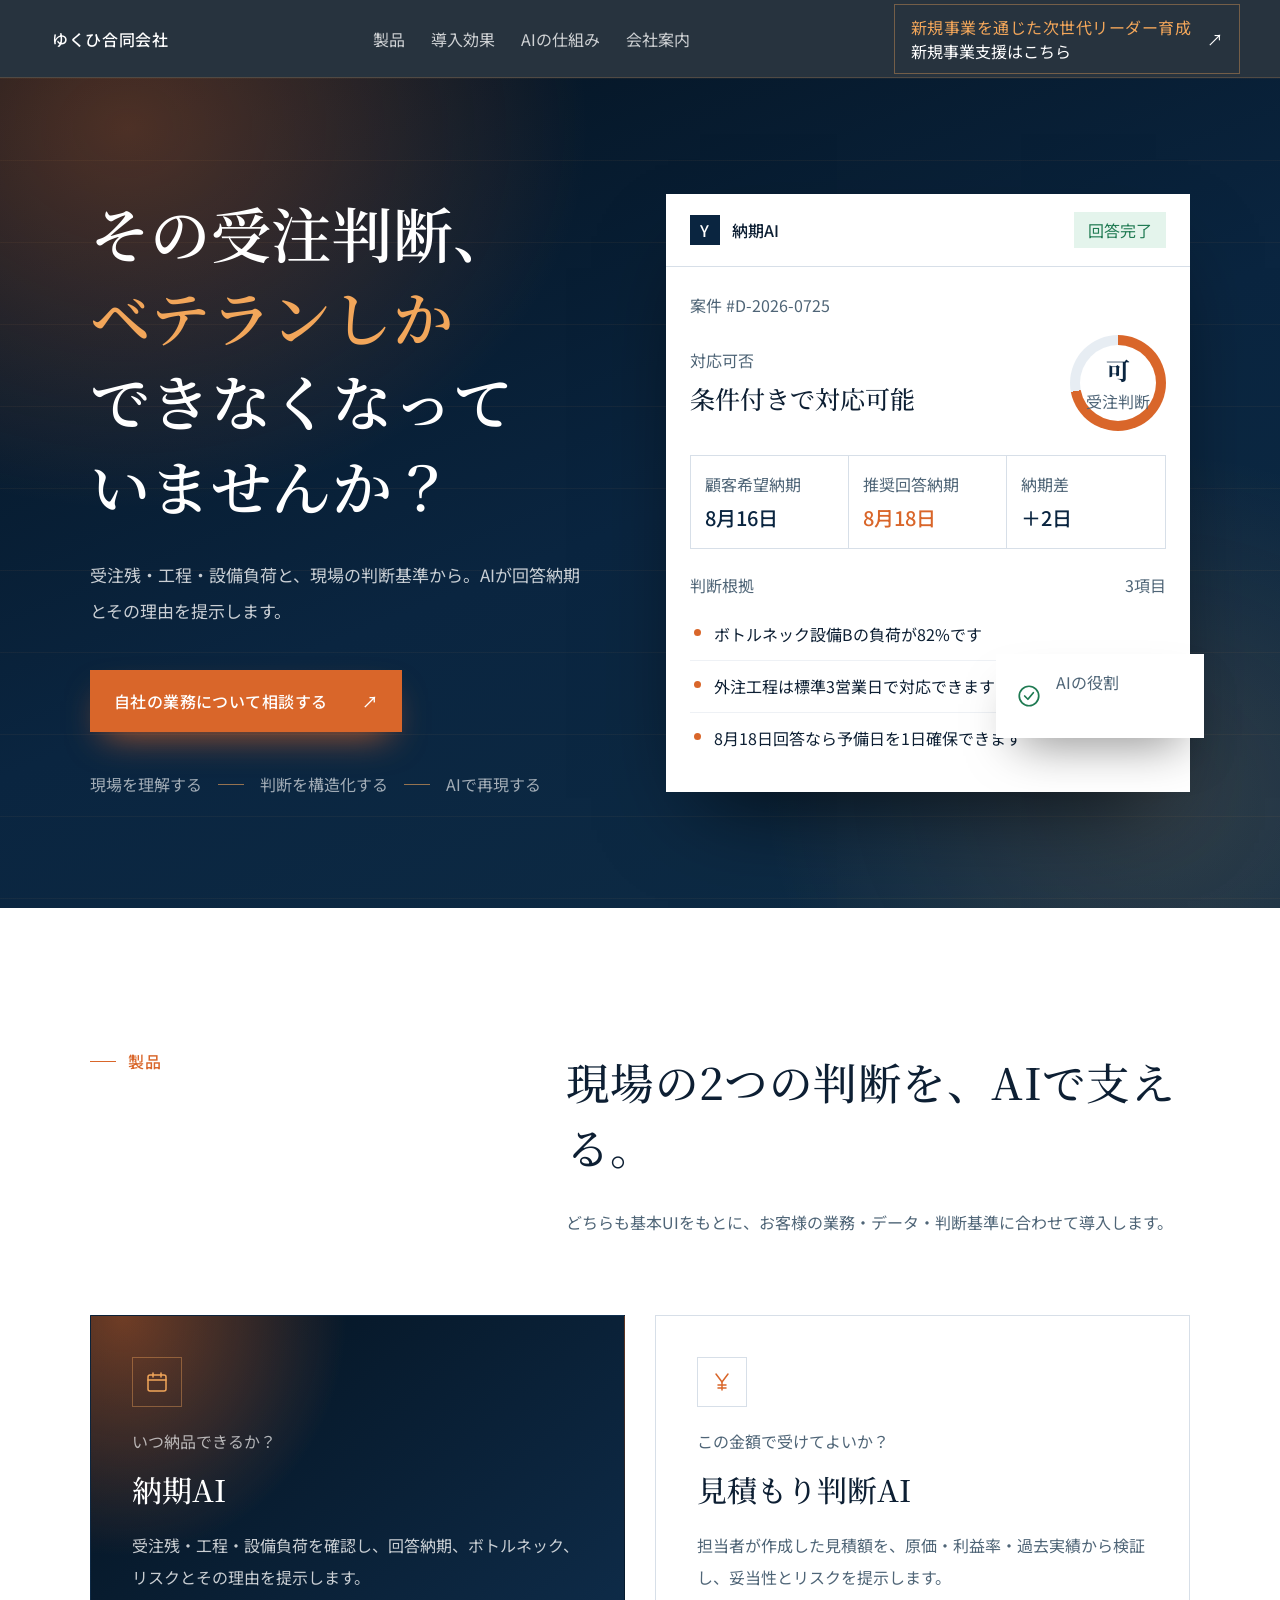
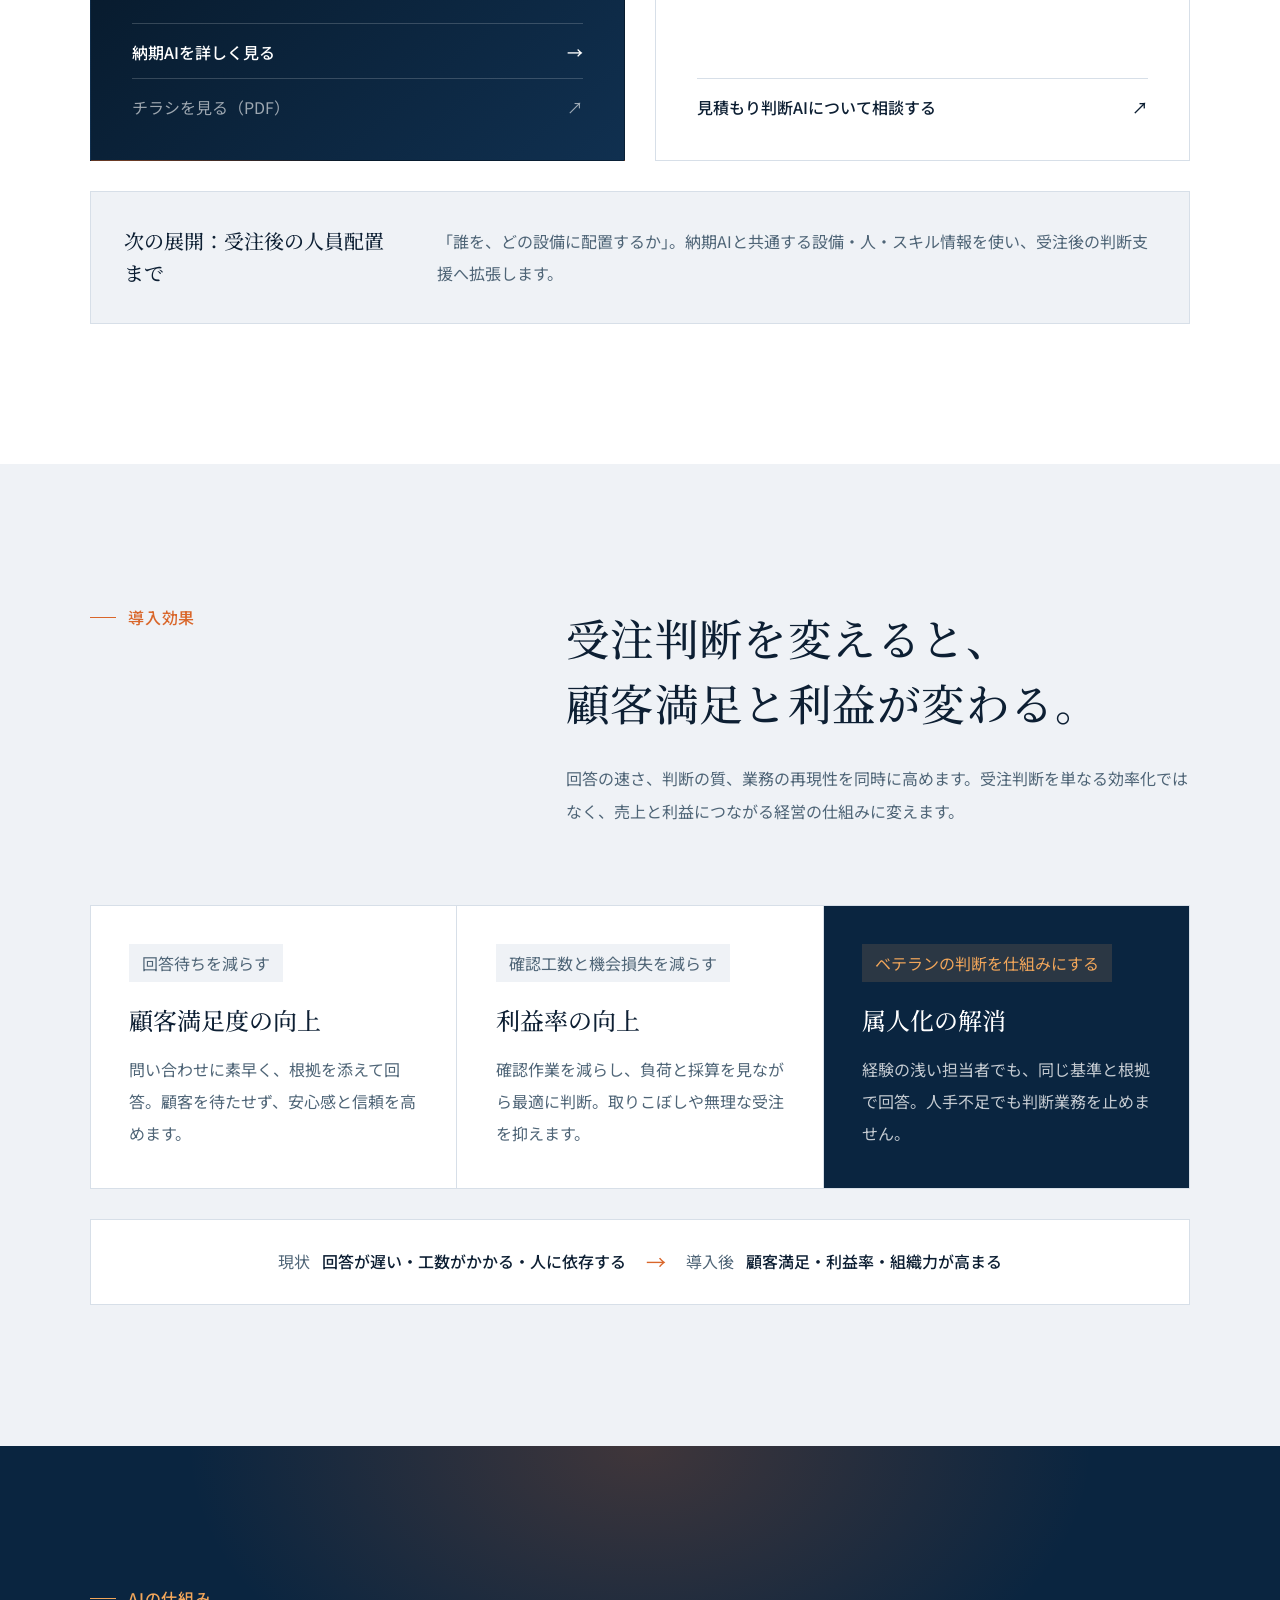
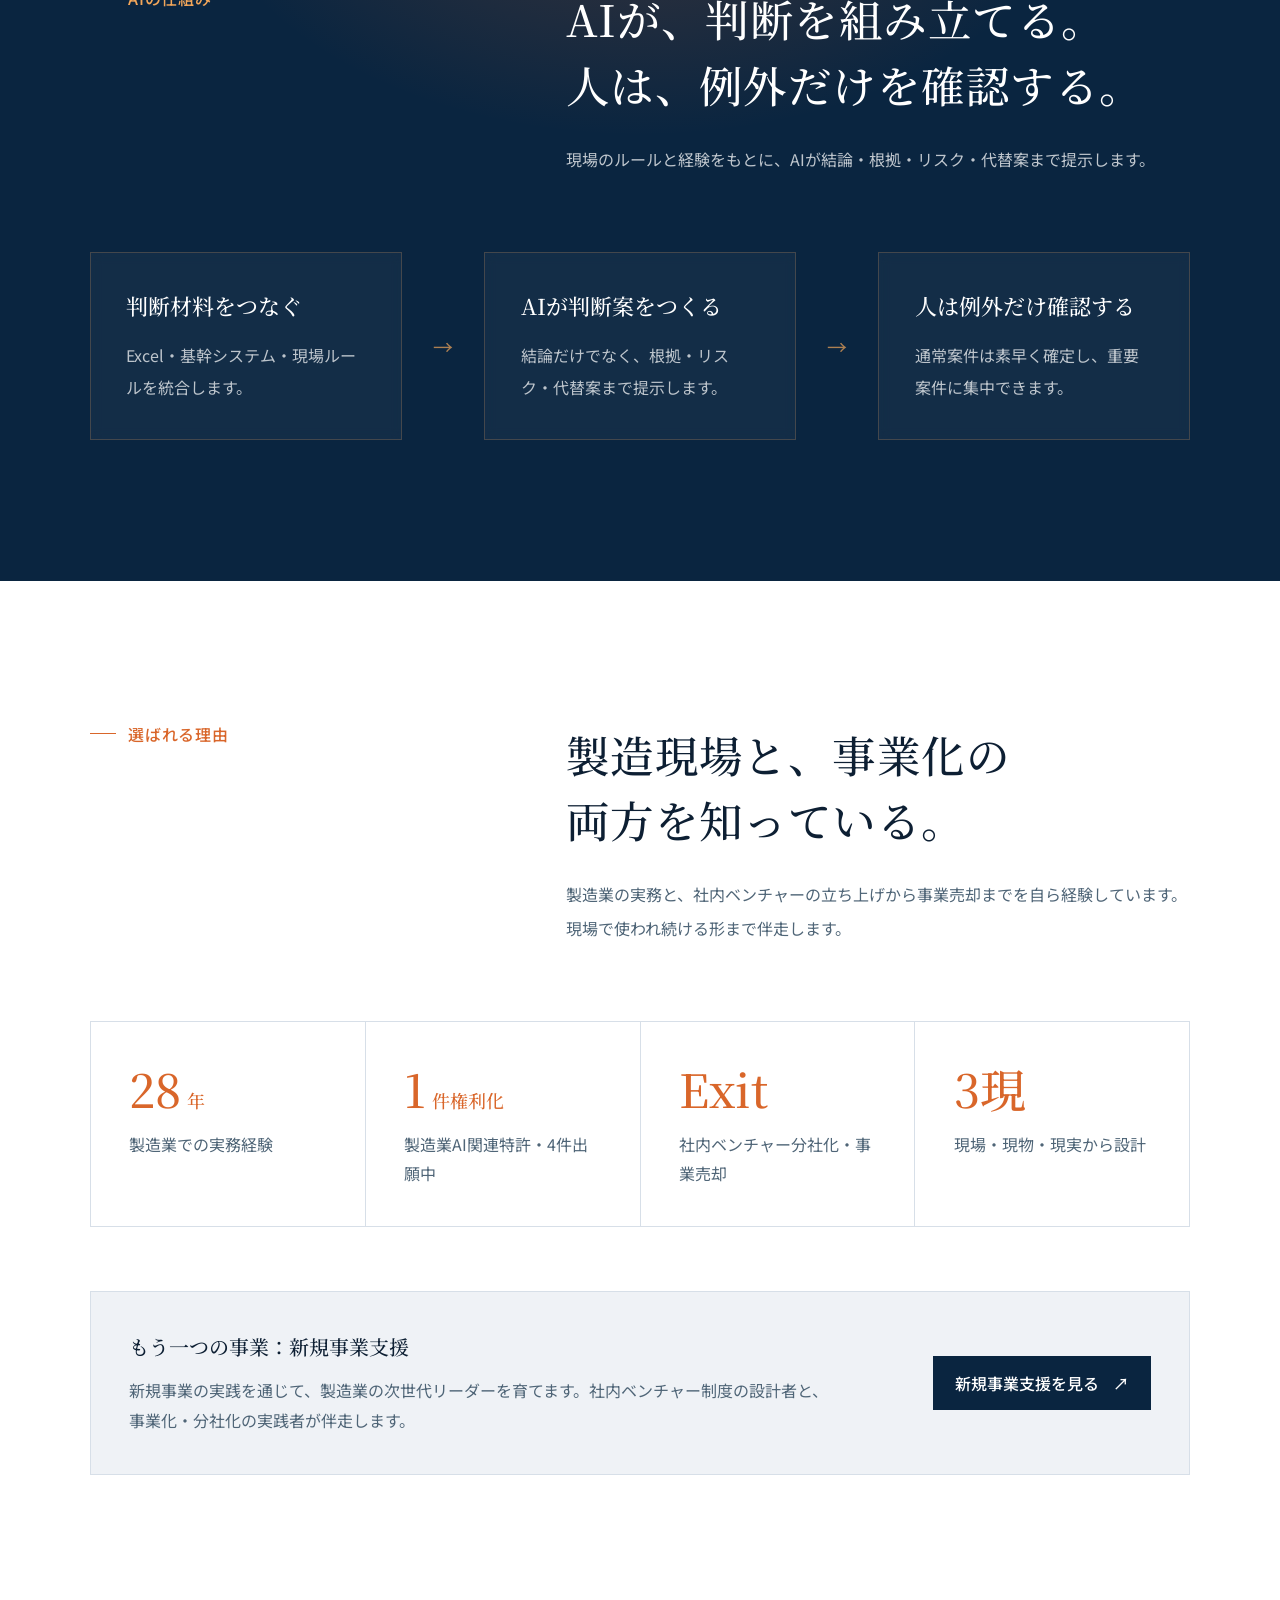
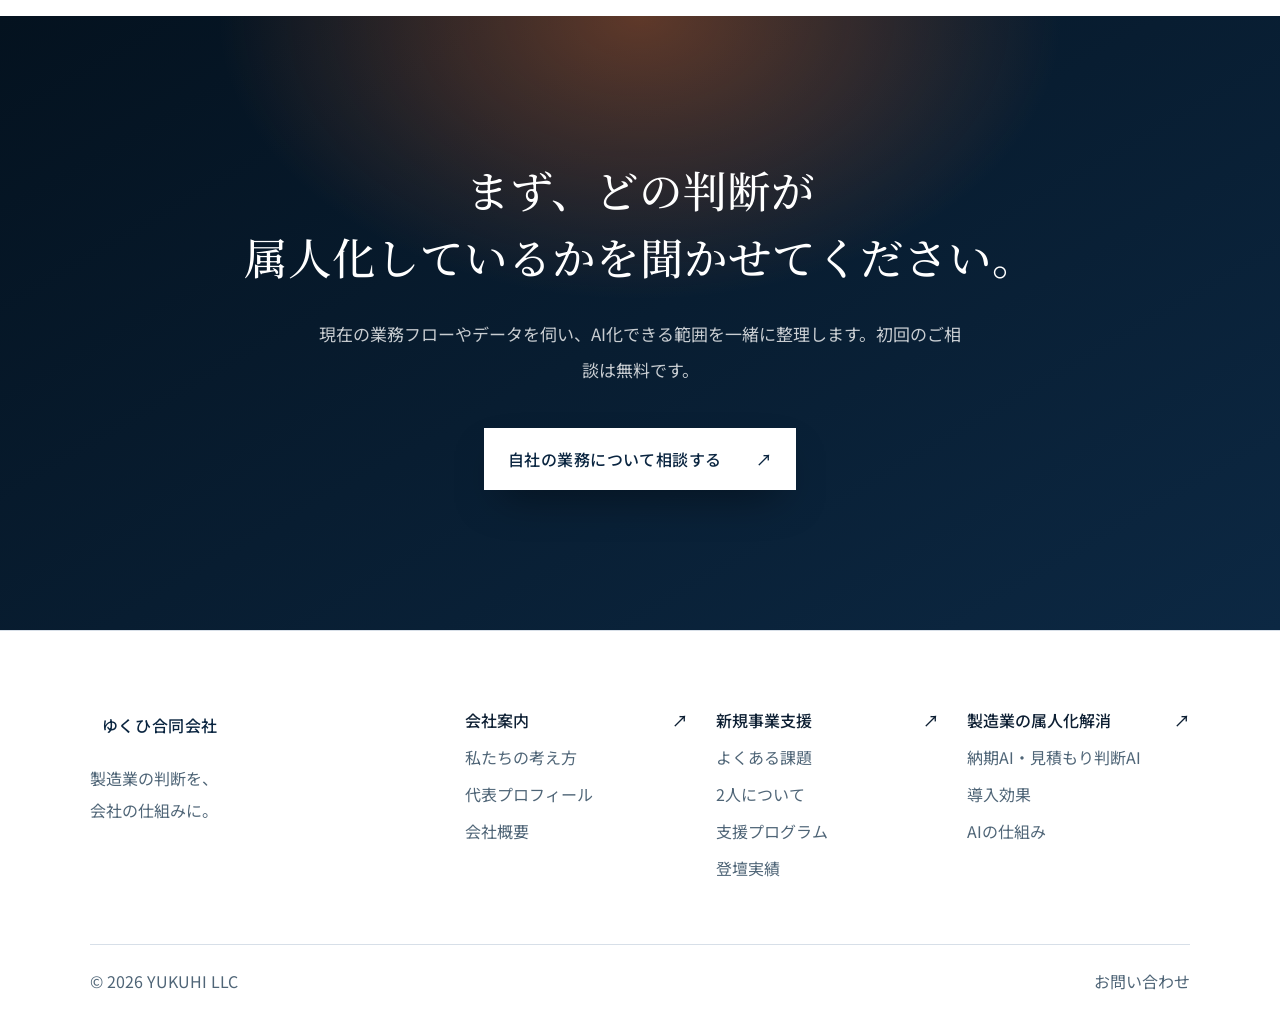
==== commit 2fb8cc84: "Link 納期AI card on top page to nouki-ai.html Co-Authored-By: Claude Opus 5.5 <noreply@anthropic.com> " ====
--- a/index.html
+++ b/index.html
@@ -303,16 +303,16 @@
 <body>
 
 <header class="y-header">
-  <a class="y-logo" href="/" aria-label="ゆくひ合同会社 トップ">
+  <a class="y-logo" href="index.html" aria-label="ゆくひ合同会社 トップ">
     <img src="logo.png" alt=""><span>ゆくひ合同会社</span>
   </a>
   <nav class="y-nav" aria-label="メインナビゲーション">
     <a href="#products">製品</a>
     <a href="#outcomes">導入効果</a>
     <a href="#how">AIの仕組み</a>
-    <a href="/company">会社案内</a>
+    <a href="company.html">会社案内</a>
   </nav>
-  <a class="y-header-cta" href="/new-business.html">
+  <a class="y-header-cta" href="new-business.html">
     <span><small>新規事業を通じた次世代リーダー育成</small>新規事業支援はこちら</span>
     <span aria-hidden="true">↗</span>
   </a>
@@ -388,7 +388,7 @@
           <h3>納期AI</h3>
           <p>受注残・工程・設備負荷を確認し、回答納期、ボトルネック、リスクとその理由を提示します。</p>
           <div class="y-product-links">
-            <a class="y-product-link" href="https://docs.google.com/forms/d/e/1FAIpQLScLbG5qD7wTBJntIeyR8NH2iJitugVgDQIYSMOuSAIQ6_lTxw/viewform" target="_blank" rel="noreferrer">納期AIについて相談する <span aria-hidden="true">↗</span></a>
+            <a class="y-product-link" href="nouki-ai.html">納期AIを詳しく見る <span aria-hidden="true">→</span></a>
             <a class="y-product-link is-sub" href="nouki-ai-flyer.pdf" target="_blank" rel="noreferrer">チラシを見る（PDF） <span aria-hidden="true">↗</span></a>
           </div>
         </article>
@@ -488,7 +488,7 @@
           <h3>もう一つの事業：新規事業支援</h3>
           <p>新規事業の実践を通じて、製造業の次世代リーダーを育てます。社内ベンチャー制度の設計者と、事業化・分社化の実践者が伴走します。</p>
         </div>
-        <a href="/new-business.html">新規事業支援を見る <span aria-hidden="true">↗</span></a>
+        <a href="new-business.html">新規事業支援を見る <span aria-hidden="true">↗</span></a>
       </div>
     </div>
   </section>
@@ -511,20 +511,20 @@
     </div>
     <nav class="y-footer-nav" aria-label="フッターナビゲーション">
       <div>
-        <a class="y-footer-heading" href="/company">会社案内 <span aria-hidden="true">↗</span></a>
-        <a href="/company#message">私たちの考え方</a>
-        <a href="/company#profile">代表プロフィール</a>
-        <a href="/company#outline">会社概要</a>
+        <a class="y-footer-heading" href="company.html">会社案内 <span aria-hidden="true">↗</span></a>
+        <a href="company.html#message">私たちの考え方</a>
+        <a href="company.html#profile">代表プロフィール</a>
+        <a href="company.html#outline">会社概要</a>
       </div>
       <div>
-        <a class="y-footer-heading" href="/new-business.html">新規事業支援 <span aria-hidden="true">↗</span></a>
-        <a href="/new-business.html#problem">よくある課題</a>
-        <a href="/new-business.html#partnership">2人について</a>
-        <a href="/new-business.html#programs">支援プログラム</a>
-        <a href="/new-business.html#talks">登壇実績</a>
+        <a class="y-footer-heading" href="new-business.html">新規事業支援 <span aria-hidden="true">↗</span></a>
+        <a href="new-business.html#problem">よくある課題</a>
+        <a href="new-business.html#partnership">2人について</a>
+        <a href="new-business.html#programs">支援プログラム</a>
+        <a href="new-business.html#talks">登壇実績</a>
       </div>
       <div>
-        <a class="y-footer-heading" href="/">製造業の属人化解消 <span aria-hidden="true">↗</span></a>
+        <a class="y-footer-heading" href="index.html">製造業の属人化解消 <span aria-hidden="true">↗</span></a>
         <a href="#products">納期AI・見積もり判断AI</a>
         <a href="#outcomes">導入効果</a>
         <a href="#how">AIの仕組み</a>
@@ -539,3 +539,4 @@
 
 </body>
 </html>
+
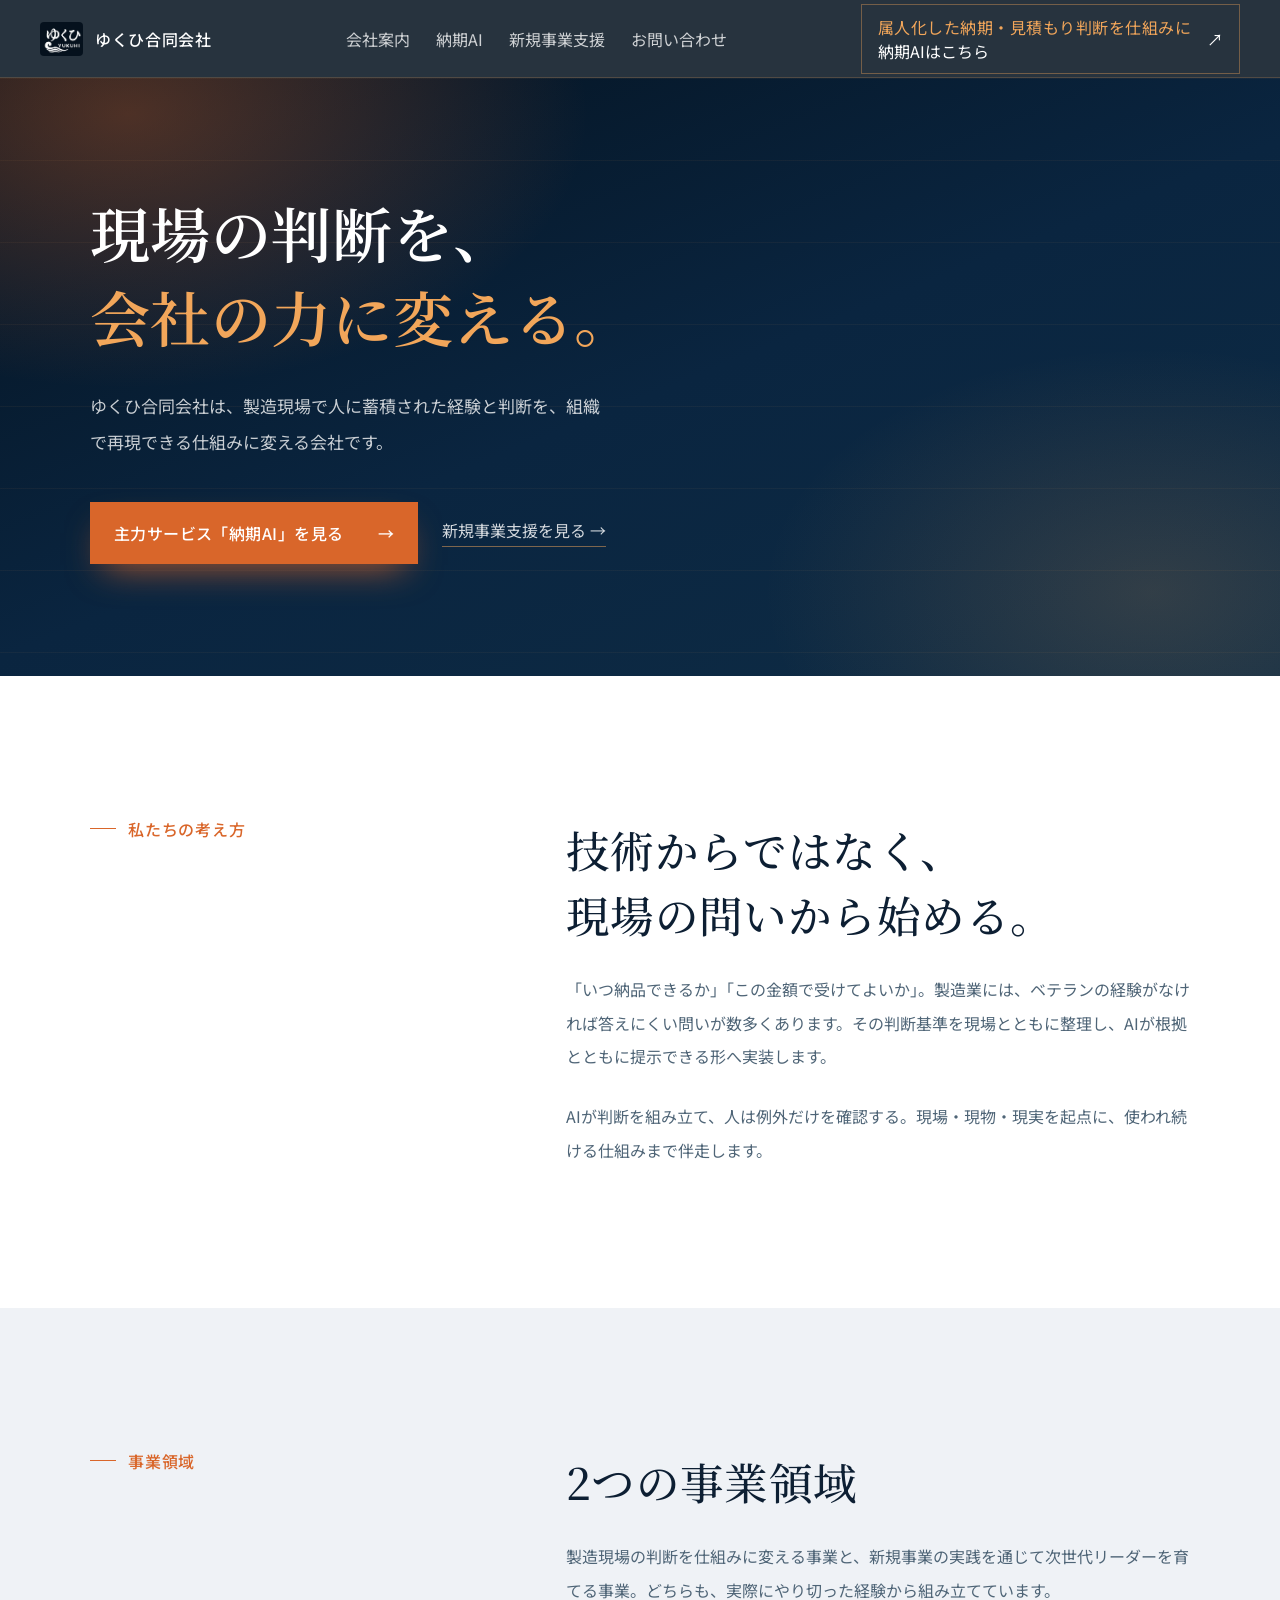
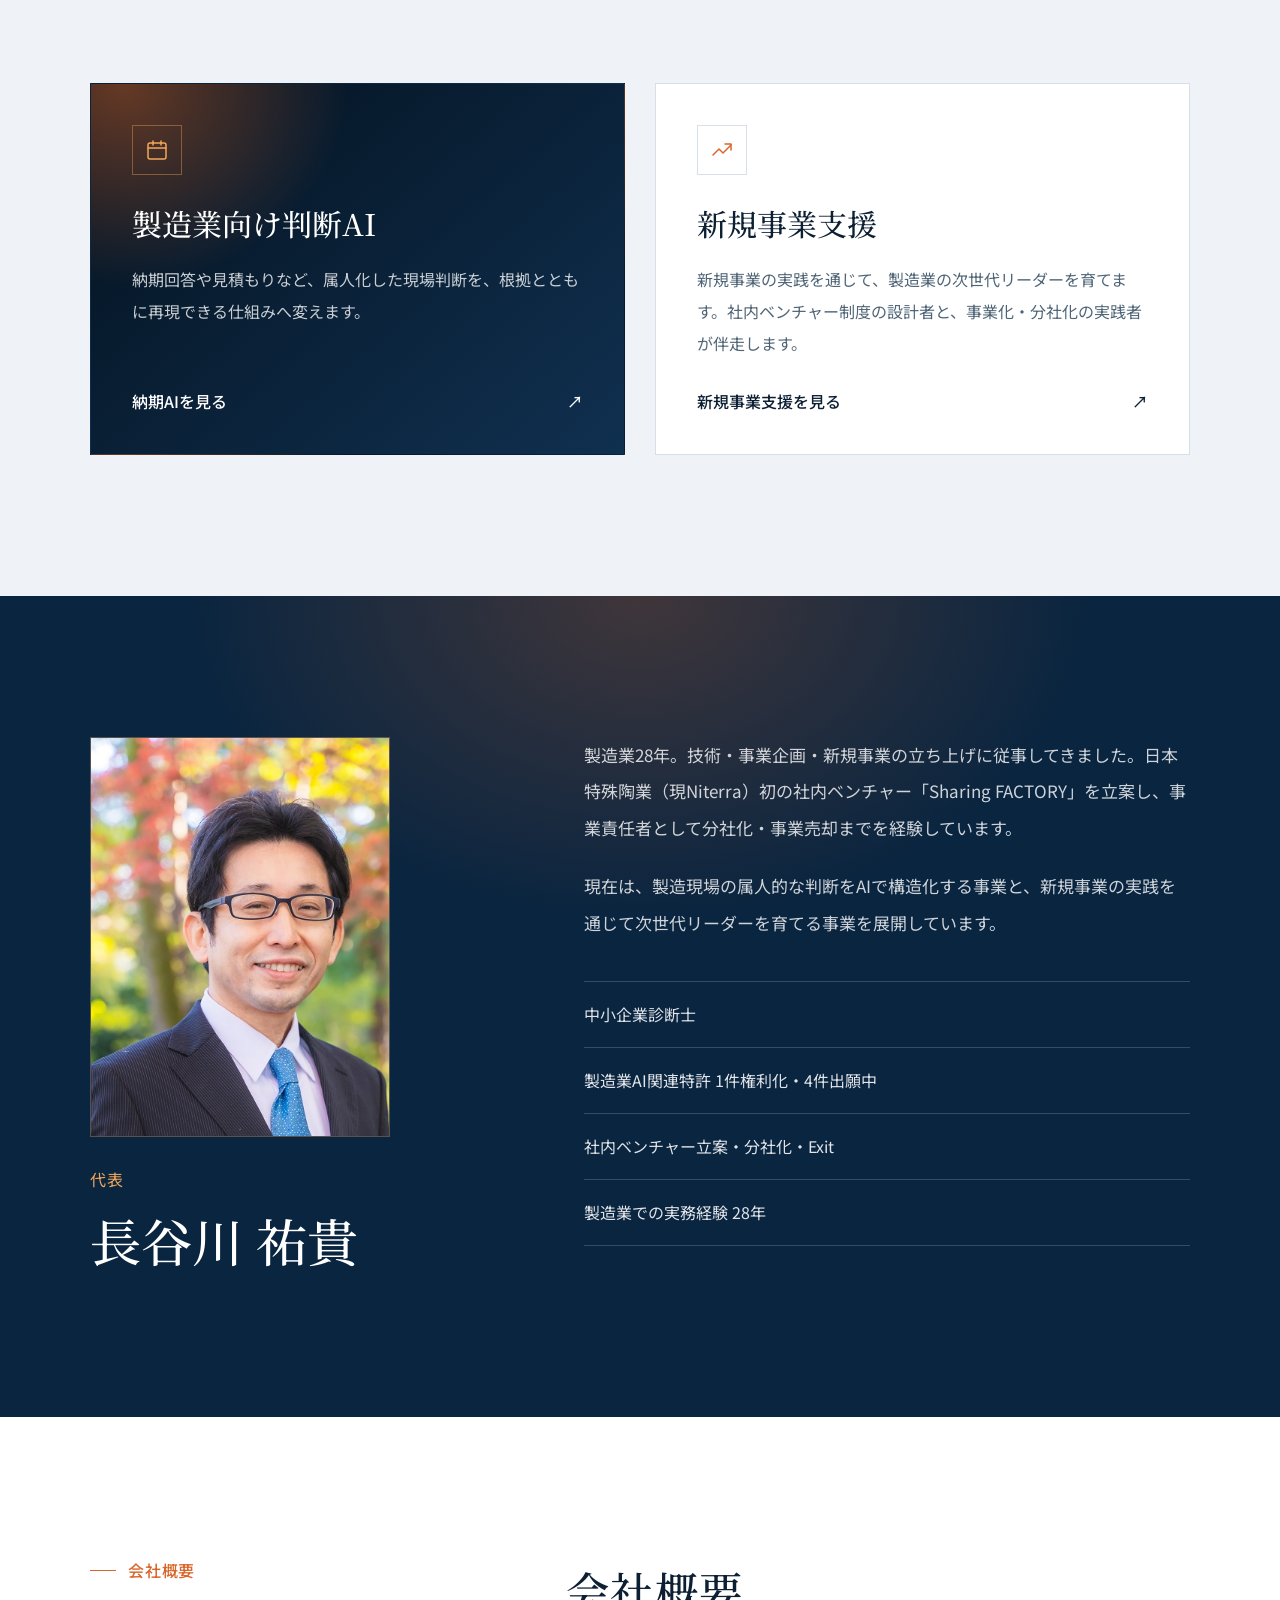
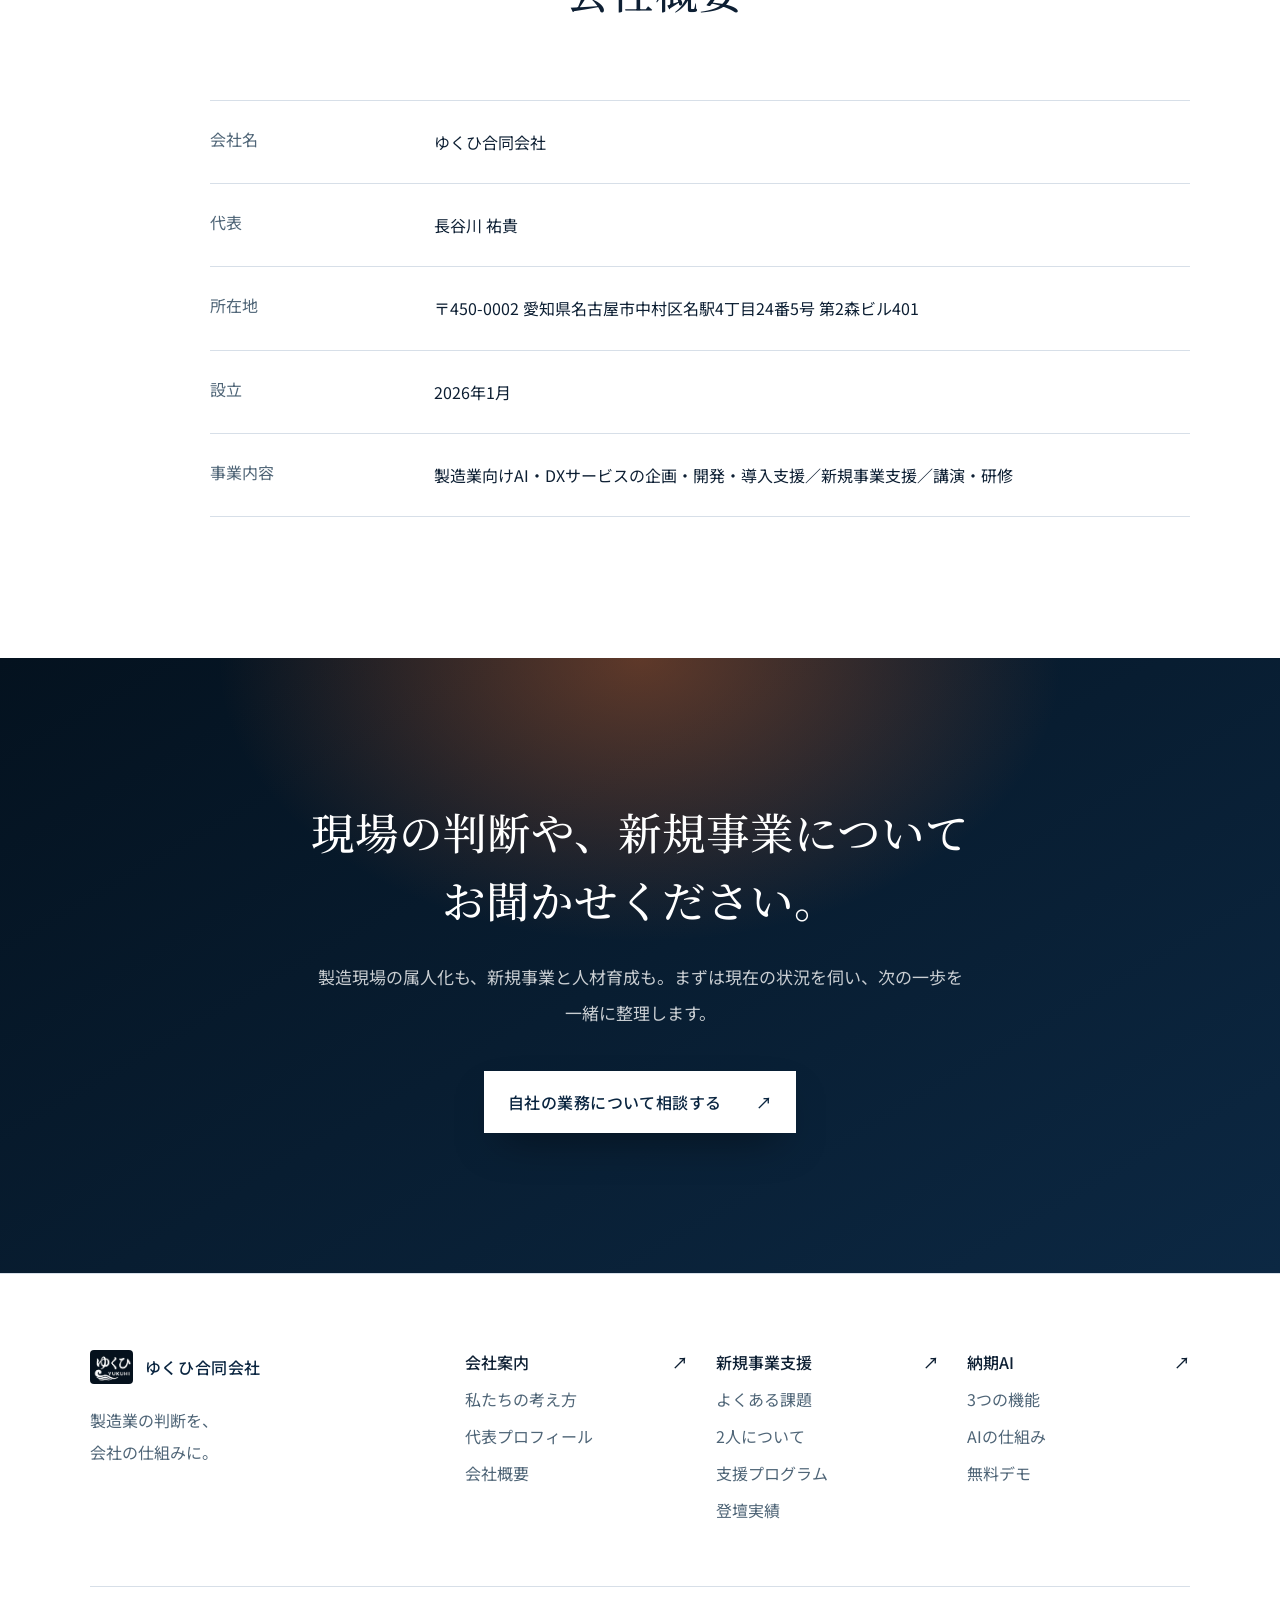
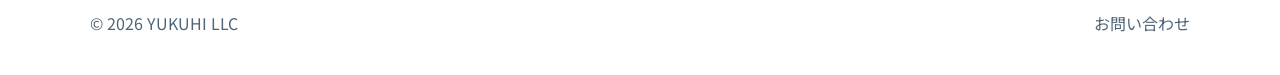
==== commit fd04e49e: "サイト構成を変更：会社案内をトップへ、company.htmlは転送 - index.html: company.html をベースに会社トップ化。ナビを会社案内/納期AI/新規事業支援/お問い合わせ" ====
--- a/index.html
+++ b/index.html
@@ -3,8 +3,9 @@
 <head>
   <meta charset="utf-8">
   <meta name="viewport" content="width=device-width, initial-scale=1">
-  <meta name="description" content="納期回答や見積もり判断など、ベテランに依存した製造現場の判断を、根拠とともに再現できる仕組みへ。ゆくひ合同会社の製造業判断AI。">
-  <title>製造業判断AI | ゆくひ合同会社</title>
+  <meta name="description" content="ゆくひ合同会社は、製造現場の経験と判断を、組織で再現できる仕組みに変える会社です。製造業向け判断AI「納期AI」と新規事業支援を提供しています。">
+  <title>ゆくひ合同会社 | 現場の判断を、会社の力に変える。</title>
+  <link rel="canonical" href="https://yukuhi.jp/">
   <link rel="preconnect" href="https://fonts.googleapis.com">
   <link rel="preconnect" href="https://fonts.gstatic.com" crossorigin>
   <link href="https://fonts.googleapis.com/css2?family=Noto+Sans+JP:wght@400;500;700&family=Noto+Serif+JP:wght@400;500;600&display=swap" rel="stylesheet">
@@ -84,6 +85,8 @@
 .y-hero h1 em { font-style: normal; color: var(--amber-light); }
 .y-hero-lead { margin-top: 30px; max-width: 30em; font-size: 17px; line-height: 2.1; color: rgba(255,255,255,.78); }
 .y-hero-actions { margin-top: 42px; display: flex; align-items: center; gap: 24px; flex-wrap: wrap; }
+.y-hero-sub { font-size: 16px; color: rgba(255,255,255,.82); border-bottom: 1px solid rgba(242,166,90,.5); padding-bottom: 4px; transition: color .25s; }
+.y-hero-sub:hover { color: var(--white); }
 .y-steps-inline { margin-top: 40px; display: flex; align-items: center; gap: 16px; flex-wrap: wrap; font-size: 16px; color: rgba(255,255,255,.62); }
 .y-steps-inline i { font-style: normal; width: 26px; height: 1px; background: rgba(242,166,90,.6); }
 
@@ -162,7 +165,9 @@
   color: var(--white); border-color: transparent;
   background: radial-gradient(70% 90% at 6% 0%, rgba(217,102,42,.5), transparent 60%), linear-gradient(140deg, var(--abyss), #103050);
 }
-.y-product-icon { width: 50px; height: 50px; display: grid; place-items: center; border: 1px solid var(--line); color: var(--amber); }
+.y-product-tag { align-self: flex-start; padding: 7px 14px; font-size: 16px; color: #1f7a52; background: #e4f4ec; }
+.y-product.is-lead .y-product-tag { color: var(--amber-light); background: rgba(242,166,90,.14); }
+.y-product-icon { margin-top: 28px; width: 50px; height: 50px; display: grid; place-items: center; border: 1px solid var(--line); color: var(--amber); }
 .y-product.is-lead .y-product-icon { border-color: rgba(242,166,90,.4); color: var(--amber-light); }
 .y-product-q { margin-top: 26px; font-size: 16px; color: var(--muted); }
 .y-product.is-lead .y-product-q { color: rgba(255,255,255,.66); }
@@ -287,6 +292,7 @@
   .y-header { height: 68px; }
   .y-logo span { display: none; }
   .y-header-cta { gap: 10px; padding: 8px 12px; }
+  .y-header-cta small { display: none; }
   .y-btn { min-width: 100%; gap: 18px; }
   .y-numbers { grid-template-columns: 1fr; }
   .y-dates { grid-template-columns: 1fr; }
@@ -297,23 +303,60 @@
 }
 @media (prefers-reduced-motion: reduce) { * { animation: none !important; transition: none !important; scroll-behavior: auto !important; } }
   
+/* ── company additions ── */
+.y-biz-grid { margin-top: clamp(48px, 6vw, 76px); display: grid; grid-template-columns: 1fr 1fr; gap: clamp(20px, 2.4vw, 30px); }
+.y-biz { display: flex; flex-direction: column; padding: clamp(30px, 3.2vw, 46px); border: 1px solid var(--line); background: var(--white); transition: border-color .3s, box-shadow .3s, transform .3s cubic-bezier(.2,.7,.3,1); }
+.y-biz:hover { border-color: var(--amber); box-shadow: 0 24px 54px -32px rgba(10,37,64,.5); transform: translateY(-4px); }
+.y-biz.is-alt { color: var(--white); border-color: transparent; background: radial-gradient(70% 90% at 6% 0%, rgba(217,102,42,.46), transparent 60%), linear-gradient(140deg, var(--abyss), #103050); }
+.y-biz-icon { width: 50px; height: 50px; display: grid; place-items: center; border: 1px solid var(--line); color: var(--amber); }
+.y-biz.is-alt .y-biz-icon { border-color: rgba(242,166,90,.4); color: var(--amber-light); }
+.y-biz h3 { margin-top: 26px; font-size: clamp(24px, 2.4vw,30px); }
+.y-biz > p { margin-top: 18px; font-size: 16px; line-height: 2; color: var(--muted); }
+.y-biz.is-alt > p { color: rgba(255,255,255,.78); }
+.y-biz a { margin-top: auto; padding-top: 30px; display: flex; align-items: center; justify-content: space-between; gap: 20px; font-size: 16px; font-weight: 500; transition: color .25s; }
+.y-biz a span.rule { display: none; }
+.y-biz a { border-top: 0; }
+.y-biz-link { margin-top: auto; padding-top: 16px; border-top: 1px solid var(--line); }
+.y-biz.is-alt .y-biz-link { border-color: rgba(255,255,255,.18); }
+.y-biz-link:hover { color: var(--amber); }
+.y-biz.is-alt .y-biz-link:hover { color: var(--amber-light); }
+
+.y-profile { display: grid; grid-template-columns: .8fr 1.2fr; gap: clamp(40px, 7vw, 110px); align-items: start; }
+.y-photo { width: 100%; max-width: 300px; aspect-ratio: 3/4; overflow: hidden; background: rgba(255,255,255,.06); border: 1px solid rgba(242,166,90,.28); }
+.y-photo img { width: 100%; height: 100%; object-fit: cover; display: block; }
+.y-profile-role { margin-top: 30px; font-size: 16px; letter-spacing: .06em; color: var(--amber-light); }
+.y-profile h2 { margin-top: 12px; font-size: clamp(34px, 4vw,56px); }
+.y-profile-body p { font-size: 17px; line-height: 2.15; color: rgba(255,255,255,.8); }
+.y-profile-body p + p { margin-top: 22px; }
+.y-creds { margin: 40px 0 0; padding: 0; list-style: none; border-top: 1px solid rgba(255,255,255,.18); }
+.y-creds li { padding: 18px 0; border-bottom: 1px solid rgba(255,255,255,.18); font-size: 16px; line-height: 1.8; color: rgba(255,255,255,.88); }
+
+.y-outline { max-width: 980px; margin: clamp(48px, 6vw, 76px) 0 0 auto; border-top: 1px solid var(--line); }
+.y-outline > div { display: grid; grid-template-columns: 200px 1fr; gap: 24px; padding: 26px 0; border-bottom: 1px solid var(--line); }
+.y-outline dt { font-size: 16px; color: var(--muted); }
+.y-outline dd { font-size: 16px; line-height: 1.9; color: var(--ink); }
+
+@media (max-width: 1120px) { .y-profile { grid-template-columns: 1fr; gap: 44px; } }
+@media (max-width: 980px) { .y-biz-grid { grid-template-columns: 1fr; } .y-outline { margin-left: 0; } }
+@media (max-width: 620px) { .y-outline > div { grid-template-columns: 1fr; gap: 8px; } }
+  
 body small { font-size: 16px; }
 </style>
 </head>
 <body>
 
 <header class="y-header">
-  <a class="y-logo" href="index.html" aria-label="ゆくひ合同会社 トップ">
-    <img src="logo.png" alt=""><span>ゆくひ合同会社</span>
+  <a class="y-logo" href="/" aria-label="ゆくひ合同会社 トップ">
+    <img src="logo.jpg" alt=""><span>ゆくひ合同会社</span>
   </a>
   <nav class="y-nav" aria-label="メインナビゲーション">
-    <a href="#products">製品</a>
-    <a href="#outcomes">導入効果</a>
-    <a href="#how">AIの仕組み</a>
-    <a href="company.html">会社案内</a>
+    <a href="/" aria-current="page">会社案内</a>
+    <a href="nouki-ai.html">納期AI</a>
+    <a href="new-business.html">新規事業支援</a>
+    <a href="https://docs.google.com/forms/d/e/1FAIpQLScLbG5qD7wTBJntIeyR8NH2iJitugVgDQIYSMOuSAIQ6_lTxw/viewform" target="_blank" rel="noreferrer">お問い合わせ</a>
   </nav>
-  <a class="y-header-cta" href="new-business.html">
-    <span><small>新規事業を通じた次世代リーダー育成</small>新規事業支援はこちら</span>
+  <a class="y-header-cta" href="nouki-ai.html">
+    <span><small>属人化した納期・見積もり判断を仕組みに</small>納期AIはこちら</span>
     <span aria-hidden="true">↗</span>
   </a>
 </header>
@@ -321,181 +364,96 @@
 <main>
 
   <section class="y-hero" aria-labelledby="hero-title">
-    <div class="y-wrap y-hero-inner">
+    <div class="y-wrap y-hero-inner" style="grid-template-columns:1fr">
       <div>
-        <h1 id="hero-title">その受注判断、<br><em>ベテランしか</em><br>できなくなって<br>いませんか？</h1>
-        <p class="y-hero-lead">受注残・工程・設備負荷と、現場の判断基準から。AIが回答納期とその理由を提示します。</p>
+        <h1 id="hero-title">現場の判断を、<br><em>会社の力に変える。</em></h1>
+        <p class="y-hero-lead">ゆくひ合同会社は、製造現場で人に蓄積された経験と判断を、組織で再現できる仕組みに変える会社です。</p>
         <div class="y-hero-actions">
-          <a class="y-btn" href="https://docs.google.com/forms/d/e/1FAIpQLScLbG5qD7wTBJntIeyR8NH2iJitugVgDQIYSMOuSAIQ6_lTxw/viewform" target="_blank" rel="noreferrer">
-            自社の業務について相談する <span aria-hidden="true">↗</span>
-          </a>
+          <a class="y-btn" href="nouki-ai.html">主力サービス「納期AI」を見る <span aria-hidden="true">→</span></a>
+          <a class="y-hero-sub" href="new-business.html">新規事業支援を見る <span aria-hidden="true">→</span></a>
         </div>
-        <p class="y-steps-inline">現場を理解する <i aria-hidden="true"></i> 判断を構造化する <i aria-hidden="true"></i> AIで再現する</p>
-      </div>
-
-      <div class="y-screen">
-        <div class="y-screen-card" role="img" aria-label="納期AIの判定結果画面のイメージ。8月18日の回答納期と判断根拠を提示しています。">
-          <div class="y-screen-top">
-            <p class="y-screen-brand"><span class="y-screen-mark">Y</span>納期AI</p>
-            <span class="y-screen-state">回答完了</span>
-          </div>
-          <div class="y-screen-body">
-            <p class="y-screen-case">案件 #D-2026-0725</p>
-            <div class="y-verdict">
-              <div>
-                <p class="y-verdict-label">対応可否</p>
-                <h3>条件付きで対応可能</h3>
-              </div>
-              <div class="y-ring" aria-hidden="true"><span><b>可</b><small>受注判断</small></span></div>
-            </div>
-            <dl class="y-dates">
-              <div><dt>顧客希望納期</dt><dd>8月16日</dd></div>
-              <div class="is-key"><dt>推奨回答納期</dt><dd>8月18日</dd></div>
-              <div><dt>納期差</dt><dd>＋2日</dd></div>
-            </dl>
-            <div class="y-reasons">
-              <div class="y-reasons-head"><span>判断根拠</span><span>3項目</span></div>
-              <ul>
-                <li>ボトルネック設備Bの負荷が82%です</li>
-                <li>外注工程は標準3営業日で対応できます</li>
-                <li>8月18日回答なら予備日を1日確保できます</li>
-              </ul>
-            </div>
-          </div>
-        </div>
-        <div class="y-screen-badge">
-          <svg width="26" height="26" viewBox="0 0 24 24" fill="none" stroke="currentColor" stroke-width="1.6" stroke-linecap="round" stroke-linejoin="round" aria-hidden="true"><circle cx="12" cy="12" r="9"/><polyline points="8 12 11 15 16 9"/></svg>
-          <span><small>AIの役割</small><b>納期と根拠を提示</b></span>
-        </div>
-      </div>
-    </div>
-  </section>
-
-  <section class="y-section" id="products" aria-labelledby="products-title">
+      </div>
+    </div>
+  </section>
+
+  <section class="y-section" id="message" aria-labelledby="message-title">
     <div class="y-wrap">
       <div class="y-head">
-        <p class="y-kicker">製品</p>
+        <p class="y-kicker">私たちの考え方</p>
         <div>
-          <h2 class="y-h2" id="products-title">現場の2つの判断を、AIで支える。</h2>
-          <p class="y-note">どちらも基本UIをもとに、お客様の業務・データ・判断基準に合わせて導入します。</p>
+          <h2 class="y-h2" id="message-title">技術からではなく、<br>現場の問いから始める。</h2>
+          <p class="y-note">「いつ納品できるか」「この金額で受けてよいか」。製造業には、ベテランの経験がなければ答えにくい問いが数多くあります。その判断基準を現場とともに整理し、AIが根拠とともに提示できる形へ実装します。</p>
+          <p class="y-note">AIが判断を組み立て、人は例外だけを確認する。現場・現物・現実を起点に、使われ続ける仕組みまで伴走します。</p>
         </div>
       </div>
-
-      <div class="y-product-grid">
-        <article class="y-product is-lead">
-          <div class="y-product-icon" aria-hidden="true"><svg width="24" height="24" viewBox="0 0 24 24" fill="none" stroke="currentColor" stroke-width="1.5" stroke-linecap="round" stroke-linejoin="round"><rect x="3" y="5" width="18" height="16" rx="2"/><line x1="3" y1="10" x2="21" y2="10"/><line x1="8" y1="3" x2="8" y2="7"/><line x1="16" y1="3" x2="16" y2="7"/></svg></div>
-          <p class="y-product-q">いつ納品できるか？</p>
-          <h3>納期AI</h3>
-          <p>受注残・工程・設備負荷を確認し、回答納期、ボトルネック、リスクとその理由を提示します。</p>
-          <div class="y-product-links">
-            <a class="y-product-link" href="nouki-ai.html">納期AIを詳しく見る <span aria-hidden="true">→</span></a>
-            <a class="y-product-link is-sub" href="nouki-ai-flyer.pdf" target="_blank" rel="noreferrer">チラシを見る（PDF） <span aria-hidden="true">↗</span></a>
-          </div>
-        </article>
-
-        <article class="y-product">
-          <div class="y-product-icon" aria-hidden="true"><svg width="24" height="24" viewBox="0 0 24 24" fill="none" stroke="currentColor" stroke-width="1.5" stroke-linecap="round" stroke-linejoin="round"><path d="M6 4l6 8 6-8"/><line x1="12" y1="12" x2="12" y2="20"/><line x1="8" y1="15" x2="16" y2="15"/><line x1="8" y1="18" x2="16" y2="18"/></svg></div>
-          <p class="y-product-q">この金額で受けてよいか？</p>
-          <h3>見積もり判断AI</h3>
-          <p>担当者が作成した見積額を、原価・利益率・過去実績から検証し、妥当性とリスクを提示します。</p>
-          <div class="y-product-links">
-            <a class="y-product-link" href="https://docs.google.com/forms/d/e/1FAIpQLScLbG5qD7wTBJntIeyR8NH2iJitugVgDQIYSMOuSAIQ6_lTxw/viewform" target="_blank" rel="noreferrer">見積もり判断AIについて相談する <span aria-hidden="true">↗</span></a>
-          </div>
-        </article>
-      </div>
-
-      <div class="y-next">
-        <h3>次の展開：受注後の人員配置まで</h3>
-        <p>「誰を、どの設備に配置するか」。納期AIと共通する設備・人・スキル情報を使い、受注後の判断支援へ拡張します。</p>
-      </div>
-    </div>
-  </section>
-
-  <section class="y-section y-outcomes" id="outcomes" aria-labelledby="outcomes-title">
+    </div>
+  </section>
+
+  <section class="y-section y-outcomes" id="business" aria-labelledby="business-title">
     <div class="y-wrap">
       <div class="y-head">
-        <p class="y-kicker">導入効果</p>
+        <p class="y-kicker">事業領域</p>
         <div>
-          <h2 class="y-h2" id="outcomes-title">受注判断を変えると、<br>顧客満足と利益が変わる。</h2>
-          <p class="y-note">回答の速さ、判断の質、業務の再現性を同時に高めます。受注判断を単なる効率化ではなく、売上と利益につながる経営の仕組みに変えます。</p>
+          <h2 class="y-h2" id="business-title">2つの事業領域</h2>
+          <p class="y-note">製造現場の判断を仕組みに変える事業と、新規事業の実践を通じて次世代リーダーを育てる事業。どちらも、実際にやり切った経験から組み立てています。</p>
         </div>
       </div>
-
-      <div class="y-outcome-grid">
-        <article class="y-outcome">
-          <span class="y-outcome-chip">回答待ちを減らす</span>
-          <h3>顧客満足度の向上</h3>
-          <p>問い合わせに素早く、根拠を添えて回答。顧客を待たせず、安心感と信頼を高めます。</p>
+      <div class="y-biz-grid">
+        <article class="y-biz is-alt">
+          <div class="y-biz-icon" aria-hidden="true"><svg width="24" height="24" viewBox="0 0 24 24" fill="none" stroke="currentColor" stroke-width="1.5" stroke-linecap="round" stroke-linejoin="round"><rect x="3" y="5" width="18" height="16" rx="2"/><line x1="3" y1="10" x2="21" y2="10"/><line x1="8" y1="3" x2="8" y2="7"/><line x1="16" y1="3" x2="16" y2="7"/></svg></div>
+          <h3>製造業向け判断AI</h3>
+          <p>納期回答や見積もりなど、属人化した現場判断を、根拠とともに再現できる仕組みへ変えます。</p>
+          <a class="y-biz-link" href="nouki-ai.html">納期AIを見る <span aria-hidden="true">↗</span></a>
         </article>
-        <article class="y-outcome">
-          <span class="y-outcome-chip">確認工数と機会損失を減らす</span>
-          <h3>利益率の向上</h3>
-          <p>確認作業を減らし、負荷と採算を見ながら最適に判断。取りこぼしや無理な受注を抑えます。</p>
+        <article class="y-biz">
+          <div class="y-biz-icon" aria-hidden="true"><svg width="24" height="24" viewBox="0 0 24 24" fill="none" stroke="currentColor" stroke-width="1.5" stroke-linecap="round" stroke-linejoin="round"><path d="M3 17l6-6 4 4 8-8"/><path d="M15 6h6v6"/></svg></div>
+          <h3>新規事業支援</h3>
+          <p>新規事業の実践を通じて、製造業の次世代リーダーを育てます。社内ベンチャー制度の設計者と、事業化・分社化の実践者が伴走します。</p>
+          <a class="y-biz-link" href="new-business.html">新規事業支援を見る <span aria-hidden="true">↗</span></a>
         </article>
-        <article class="y-outcome is-key">
-          <span class="y-outcome-chip">ベテランの判断を仕組みにする</span>
-          <h3>属人化の解消</h3>
-          <p>経験の浅い担当者でも、同じ基準と根拠で回答。人手不足でも判断業務を止めません。</p>
-        </article>
-      </div>
-
-      <dl class="y-shift">
-        <div><dt>現状</dt><dd>回答が遅い・工数がかかる・人に依存する</dd></div>
-        <i aria-hidden="true">→</i>
-        <div><dt>導入後</dt><dd>顧客満足・利益率・組織力が高まる</dd></div>
-      </dl>
-    </div>
-  </section>
-
-  <section class="y-section y-dark" id="how" aria-labelledby="how-title">
+      </div>
+    </div>
+  </section>
+
+  <section class="y-section y-dark" id="profile" aria-labelledby="profile-title">
+    <div class="y-wrap y-profile">
+      <div>
+        <div class="y-photo"><img src="profile.jpg" alt="長谷川 祐貴"></div>
+        <p class="y-profile-role">代表</p>
+        <h2 id="profile-title">長谷川 祐貴</h2>
+      </div>
+      <div class="y-profile-body">
+        <p>製造業28年。技術・事業企画・新規事業の立ち上げに従事してきました。日本特殊陶業（現Niterra）初の社内ベンチャー「Sharing FACTORY」を立案し、事業責任者として分社化・事業売却までを経験しています。</p>
+        <p>現在は、製造現場の属人的な判断をAIで構造化する事業と、新規事業の実践を通じて次世代リーダーを育てる事業を展開しています。</p>
+        <ul class="y-creds">
+          <li>中小企業診断士</li>
+          <li>製造業AI関連特許 1件権利化・4件出願中</li>
+          <li>社内ベンチャー立案・分社化・Exit</li>
+          <li>製造業での実務経験 28年</li>
+        </ul>
+      </div>
+    </div>
+  </section>
+
+  <section class="y-section" id="outline" aria-labelledby="outline-title">
     <div class="y-wrap">
       <div class="y-head">
-        <p class="y-kicker">AIの仕組み</p>
-        <div>
-          <h2 class="y-h2" id="how-title">AIが、判断を組み立てる。<br>人は、例外だけを確認する。</h2>
-          <p class="y-note">現場のルールと経験をもとに、AIが結論・根拠・リスク・代替案まで提示します。</p>
-        </div>
-      </div>
-      <div class="y-steps">
-        <article class="y-step"><h3>判断材料をつなぐ</h3><p>Excel・基幹システム・現場ルールを統合します。</p></article>
-        <div class="y-step-arrow" aria-hidden="true">→</div>
-        <article class="y-step"><h3>AIが判断案をつくる</h3><p>結論だけでなく、根拠・リスク・代替案まで提示します。</p></article>
-        <div class="y-step-arrow" aria-hidden="true">→</div>
-        <article class="y-step"><h3>人は例外だけ確認する</h3><p>通常案件は素早く確定し、重要案件に集中できます。</p></article>
-      </div>
-    </div>
-  </section>
-
-  <section class="y-section" id="why" aria-labelledby="why-title">
-    <div class="y-wrap">
-      <div class="y-head">
-        <p class="y-kicker">選ばれる理由</p>
-        <div>
-          <h2 class="y-h2" id="why-title">製造現場と、事業化の<br>両方を知っている。</h2>
-          <p class="y-note">製造業の実務と、社内ベンチャーの立ち上げから事業売却までを自ら経験しています。現場で使われ続ける形まで伴走します。</p>
-        </div>
-      </div>
-
-      <div class="y-numbers">
-        <div><b>28<small>年</small></b><span>製造業での実務経験</span></div>
-        <div><b>1<small>件権利化</small></b><span>製造業AI関連特許・4件出願中</span></div>
-        <div><b>Exit</b><span>社内ベンチャー分社化・事業売却</span></div>
-        <div><b>3現</b><span>現場・現物・現実から設計</span></div>
-      </div>
-
-      <div class="y-cross">
-        <div>
-          <h3>もう一つの事業：新規事業支援</h3>
-          <p>新規事業の実践を通じて、製造業の次世代リーダーを育てます。社内ベンチャー制度の設計者と、事業化・分社化の実践者が伴走します。</p>
-        </div>
-        <a href="new-business.html">新規事業支援を見る <span aria-hidden="true">↗</span></a>
-      </div>
+        <p class="y-kicker">会社概要</p>
+        <div><h2 class="y-h2" id="outline-title">会社概要</h2></div>
+      </div>
+      <dl class="y-outline">
+        <div><dt>会社名</dt><dd>ゆくひ合同会社</dd></div>
+        <div><dt>代表</dt><dd>長谷川 祐貴</dd></div>
+        <div><dt>所在地</dt><dd>〒450-0002 愛知県名古屋市中村区名駅4丁目24番5号 第2森ビル401</dd></div>
+        <div><dt>設立</dt><dd>2026年1月</dd></div>
+        <div><dt>事業内容</dt><dd>製造業向けAI・DXサービスの企画・開発・導入支援／新規事業支援／講演・研修</dd></div>
+      </dl>
     </div>
   </section>
 
   <section class="y-cta" id="contact" aria-labelledby="cta-title">
-    <h2 id="cta-title">まず、どの判断が<br>属人化しているかを聞かせてください。</h2>
-    <p>現在の業務フローやデータを伺い、AI化できる範囲を一緒に整理します。初回のご相談は無料です。</p>
+    <h2 id="cta-title">現場の判断や、新規事業について<br>お聞かせください。</h2>
+    <p>製造現場の属人化も、新規事業と人材育成も。まずは現在の状況を伺い、次の一歩を一緒に整理します。</p>
     <a class="y-btn" href="https://docs.google.com/forms/d/e/1FAIpQLScLbG5qD7wTBJntIeyR8NH2iJitugVgDQIYSMOuSAIQ6_lTxw/viewform" target="_blank" rel="noreferrer">
       自社の業務について相談する <span aria-hidden="true">↗</span>
     </a>
@@ -506,15 +464,15 @@
 <footer class="y-footer">
   <div class="y-footer-main">
     <div class="y-footer-brand">
-      <div class="y-logo"><img src="logo.png" alt=""><span>ゆくひ合同会社</span></div>
+      <div class="y-logo"><img src="logo.jpg" alt=""><span>ゆくひ合同会社</span></div>
       <p>製造業の判断を、<br>会社の仕組みに。</p>
     </div>
     <nav class="y-footer-nav" aria-label="フッターナビゲーション">
       <div>
-        <a class="y-footer-heading" href="company.html">会社案内 <span aria-hidden="true">↗</span></a>
-        <a href="company.html#message">私たちの考え方</a>
-        <a href="company.html#profile">代表プロフィール</a>
-        <a href="company.html#outline">会社概要</a>
+        <a class="y-footer-heading" href="/">会社案内 <span aria-hidden="true">↗</span></a>
+        <a href="#message">私たちの考え方</a>
+        <a href="#profile">代表プロフィール</a>
+        <a href="#outline">会社概要</a>
       </div>
       <div>
         <a class="y-footer-heading" href="new-business.html">新規事業支援 <span aria-hidden="true">↗</span></a>
@@ -524,10 +482,10 @@
         <a href="new-business.html#talks">登壇実績</a>
       </div>
       <div>
-        <a class="y-footer-heading" href="index.html">製造業の属人化解消 <span aria-hidden="true">↗</span></a>
-        <a href="#products">納期AI・見積もり判断AI</a>
-        <a href="#outcomes">導入効果</a>
-        <a href="#how">AIの仕組み</a>
+        <a class="y-footer-heading" href="nouki-ai.html">納期AI <span aria-hidden="true">↗</span></a>
+        <a href="nouki-ai.html#features">3つの機能</a>
+        <a href="nouki-ai.html#how">AIの仕組み</a>
+        <a href="nouki-ai.html#contact">無料デモ</a>
       </div>
     </nav>
   </div>
@@ -539,4 +497,3 @@
 
 </body>
 </html>
-
